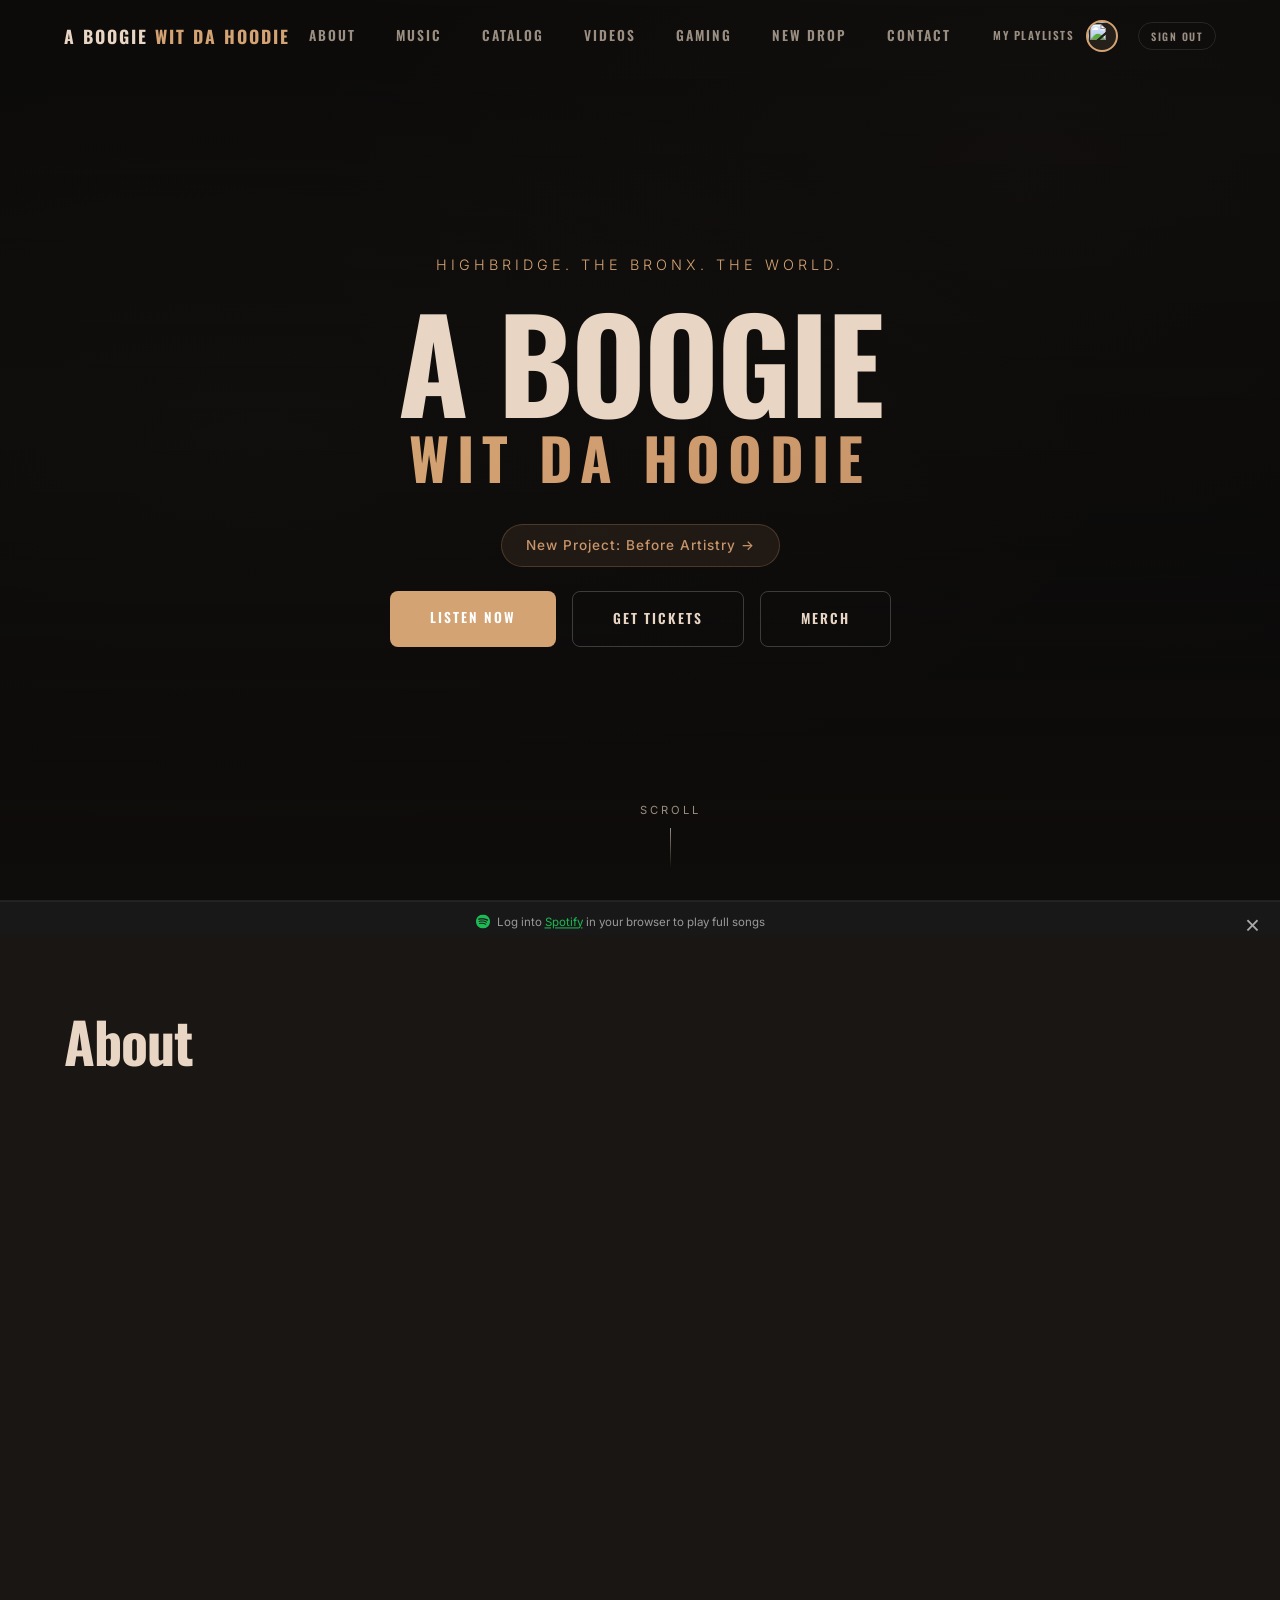
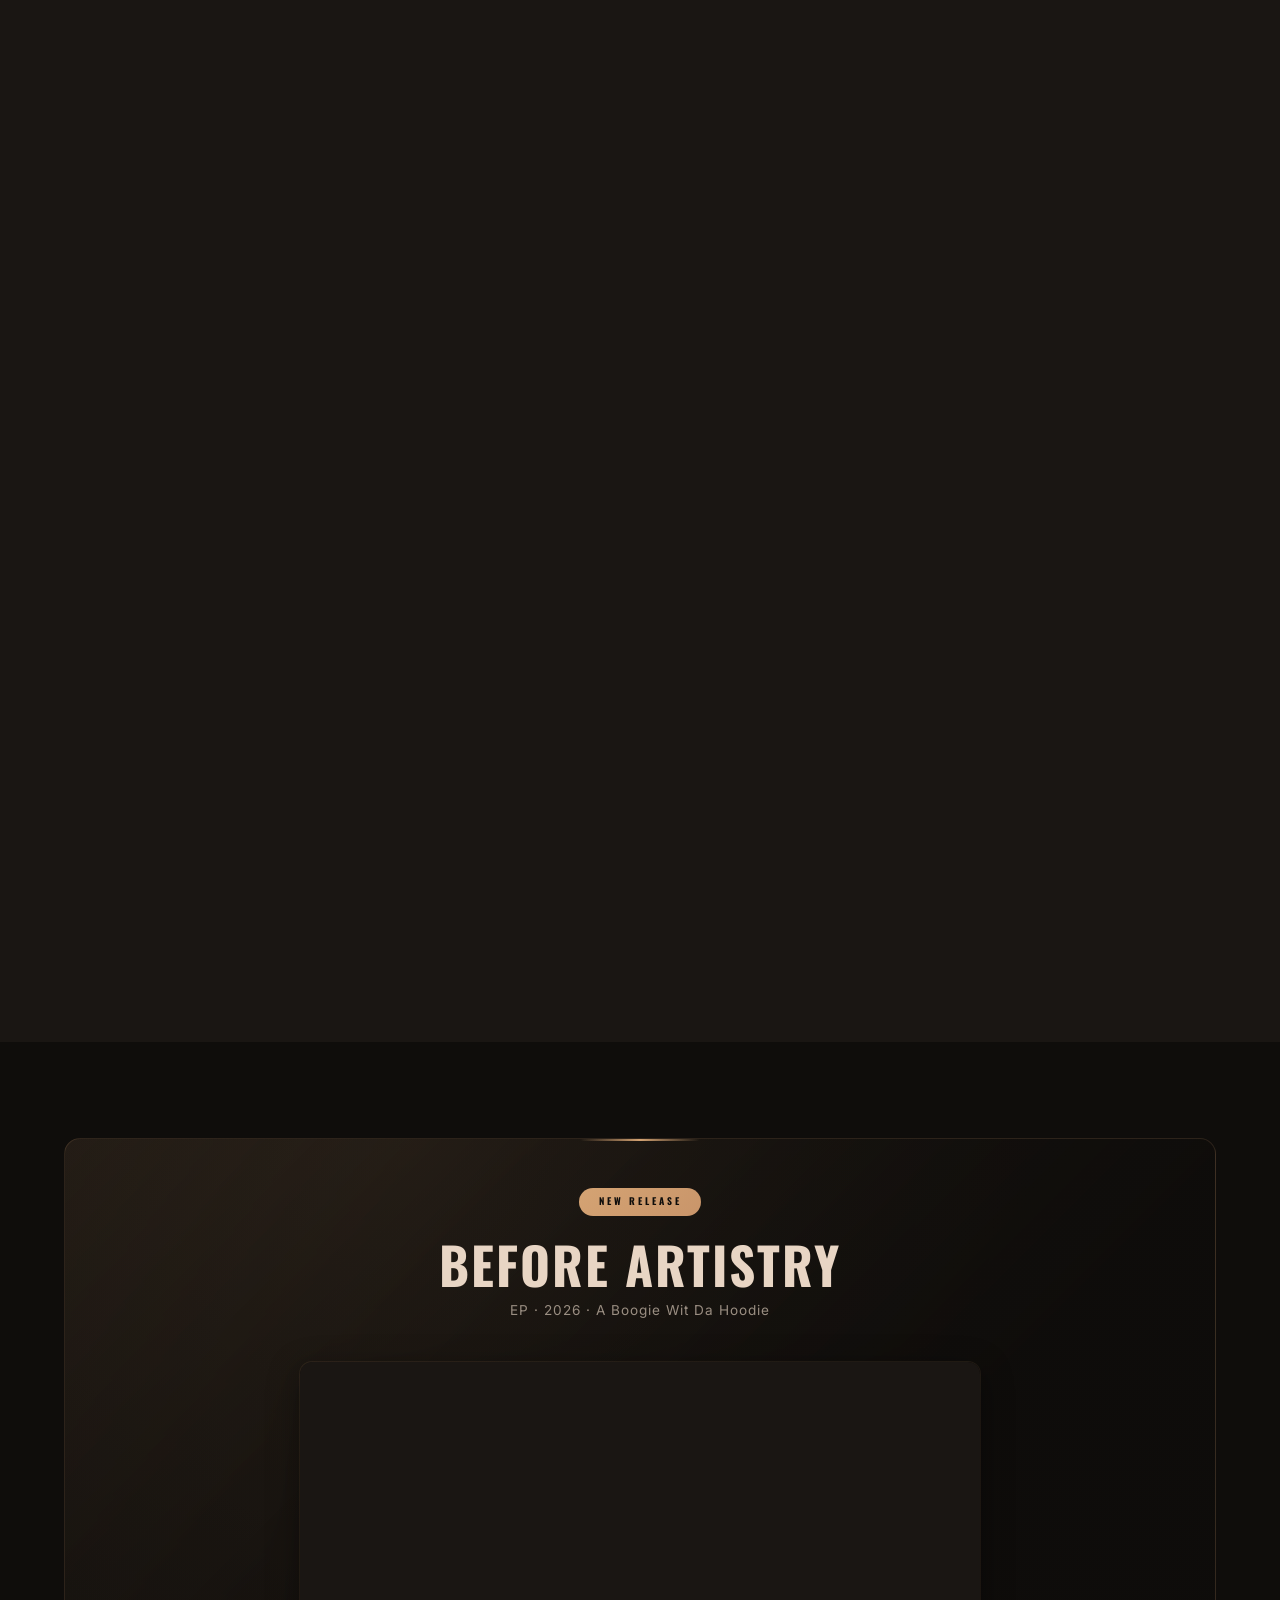
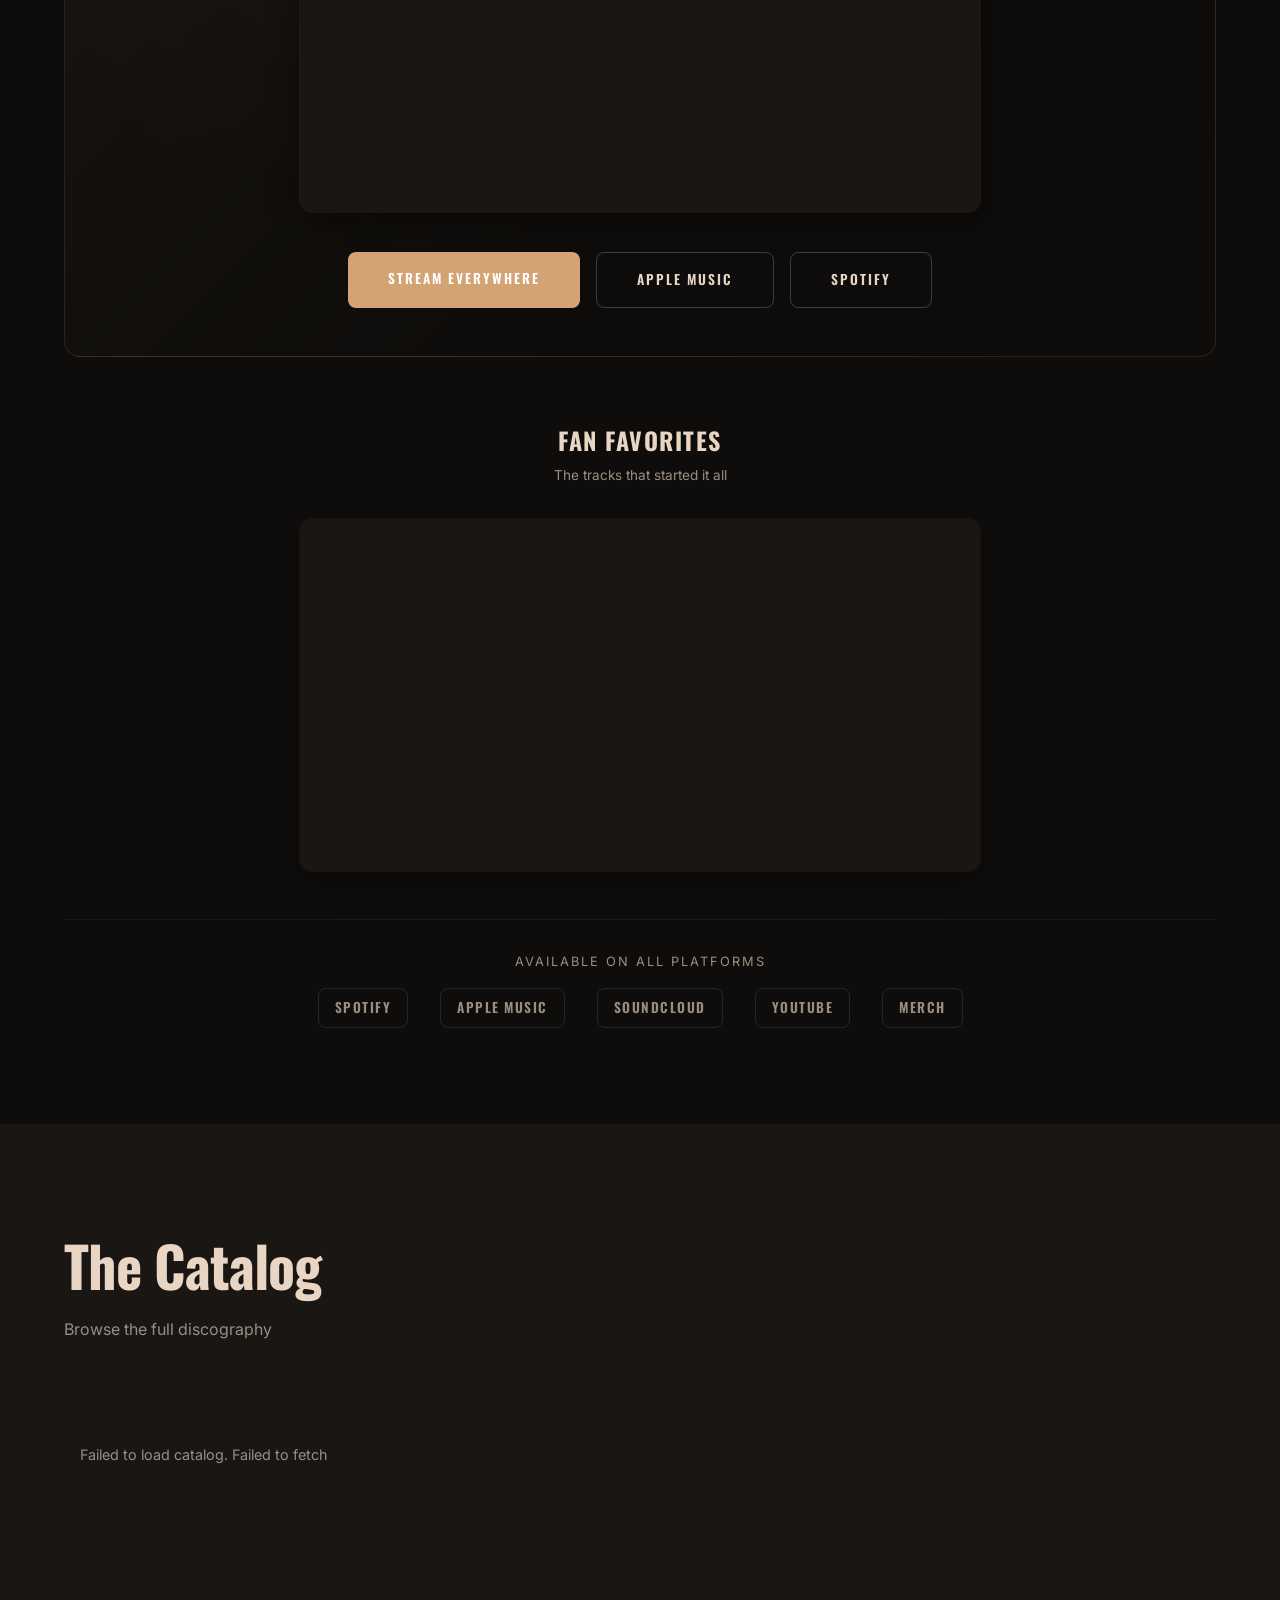
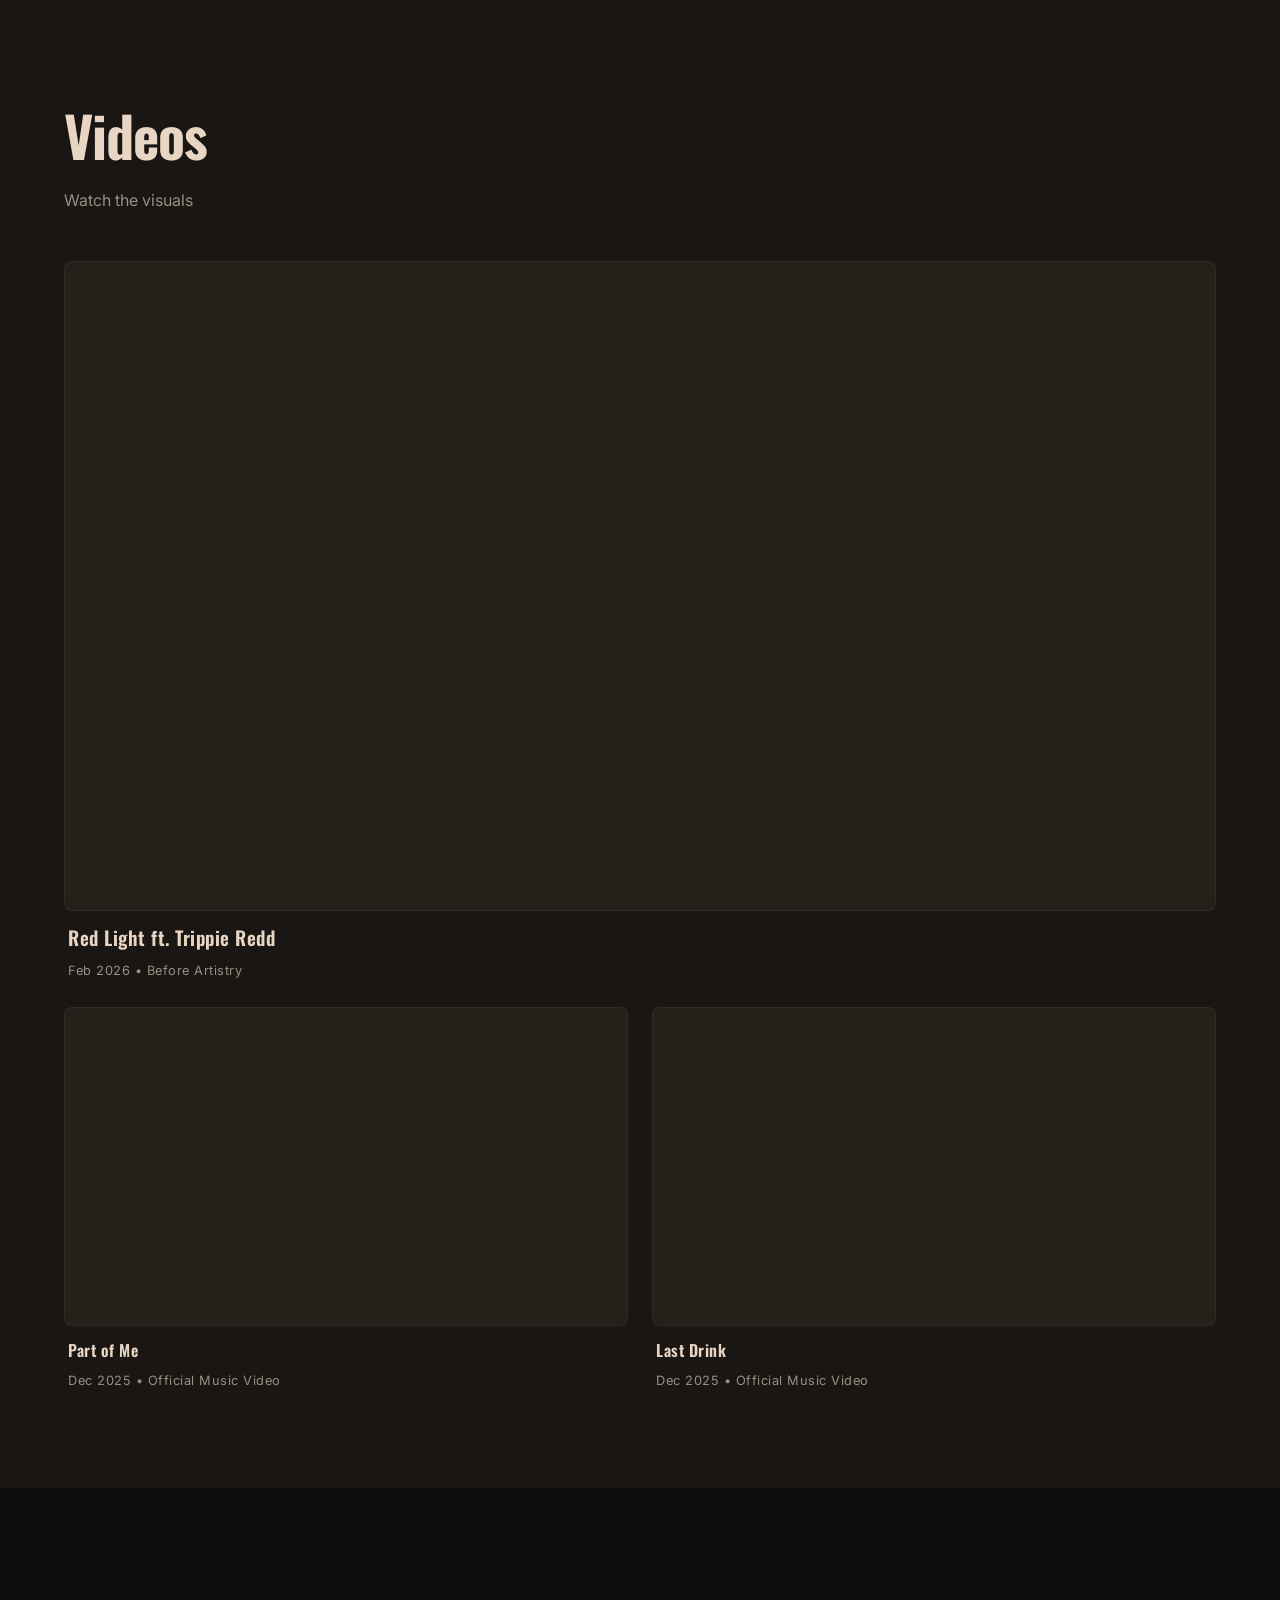
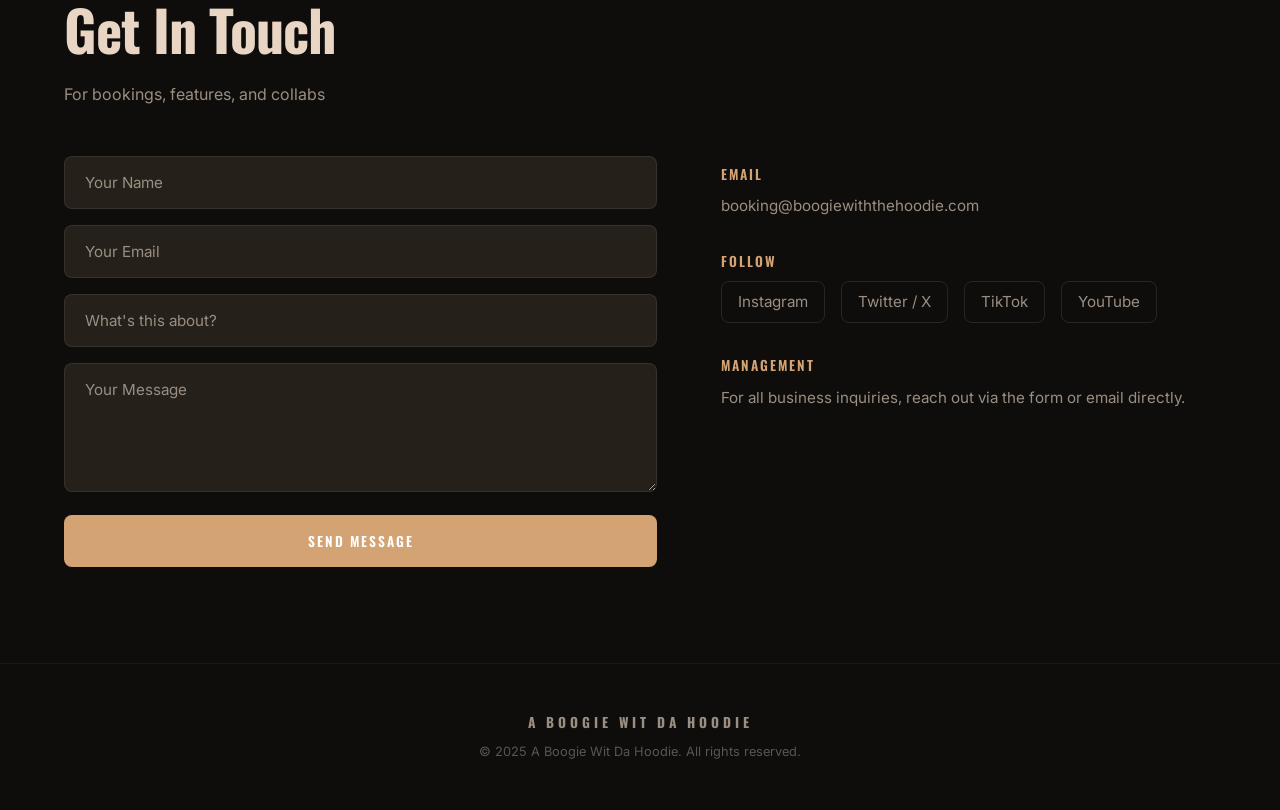
==== index.html @ 8f16b0cb "Redesign About section as magazine editorial spread Two-column layout with sticky portrait photo, ed" ====
<!DOCTYPE html>
<html lang="en">
<head>
  <meta charset="UTF-8">
  <meta name="viewport" content="width=device-width, initial-scale=1.0">
  <title>A Boogie Wit Da Hoodie</title>
  <link rel="stylesheet" href="style.css">
  <link rel="stylesheet" href="gate.css">
  <link rel="preconnect" href="https://fonts.googleapis.com">
  <link rel="preconnect" href="https://fonts.gstatic.com" crossorigin>
  <link href="https://fonts.googleapis.com/css2?family=Oswald:wght@400;600;700&family=Inter:wght@300;400;500&display=swap" rel="stylesheet">
</head>
<body>
  <!-- Navigation -->
  <nav class="nav" id="nav">
    <div class="nav-container">
      <a href="#" class="nav-logo">A Boogie <span>Wit Da Hoodie</span></a>
      <button class="nav-toggle" id="nav-toggle" aria-label="Toggle menu">
        <span></span>
        <span></span>
        <span></span>
      </button>
      <ul class="nav-links" id="nav-links">
        <li><a href="#about">About</a></li>
        <li><a href="#music">Music</a></li>
        <li><a href="#catalog">Catalog</a></li>
        <li><a href="#videos">Videos</a></li>
        <li><a href="gaming.html">Gaming</a></li>
        <li><a href="#new-drop">New Drop</a></li>
        <li><a href="#contact">Contact</a></li>
      </ul>
      <div class="nav-auth">
        <div class="nav-user" id="nav-user" hidden>
          <a href="#my-playlists" class="nav-user-playlists-link">My Playlists</a>
          <div class="nav-user-info">
            <img src="" alt="" class="nav-user-avatar" id="nav-user-avatar">
            <span class="nav-user-name" id="nav-user-name"></span>
          </div>
          <button class="nav-signout-btn" id="nav-signout-btn">Sign Out</button>
        </div>
      </div>
    </div>
  </nav>

  <!-- Hero Section -->
  <section class="hero" id="hero">
    <div class="hero-overlay"></div>
    <div class="hero-content">
      <p class="hero-tagline">Highbridge. The Bronx. The World.</p>
      <h1 class="hero-title">A BOOGIE<br><span>WIT DA HOODIE</span></h1>
      <a href="https://aboogie.lnk.to/BeforeArtistry" target="_blank" class="hero-new-release">New Project: Before Artistry &rarr;</a>
      <div class="hero-cta">
        <a href="#music" class="btn btn-primary">Listen Now</a>
        <a href="https://www.ticketmaster.com/a-boogie-wit-da-hoodie-tickets/artist/2282847" target="_blank" class="btn btn-outline">Get Tickets</a>
        <a href="https://store.warnermusic.com/collections/a-boogie-wit-da-hoodie" target="_blank" class="btn btn-outline">Merch</a>
      </div>
    </div>
    <div class="hero-scroll">
      <span>Scroll</span>
      <div class="hero-scroll-line"></div>
    </div>
  </section>

  <!-- About Section — Magazine Spread -->
  <section class="section about" id="about">
    <div class="container">
      <h2 class="section-title">About</h2>

      <!-- Two-Column Editorial Spread -->
      <div class="about-spread">
        <!-- LEFT: Editorial Portrait -->
        <div class="about-portrait reveal">
          <div class="about-portrait-frame">
            <img src="https://www.hot97.com/wp-content/uploads/sites/2/2026/02/GettyImages-2228928837.jpg"
                 alt="A Boogie Wit Da Hoodie, 2025" class="about-portrait-img">
            <div class="about-portrait-accent"></div>
          </div>
          <span class="about-portrait-credit">Julius Dubose &mdash; Yankee Stadium, 2025</span>
        </div>

        <!-- RIGHT: Editorial Text -->
        <div class="about-editorial">
          <div class="about-editorial-header reveal">
            <span class="about-label-tag">Artist Profile</span>
            <h3 class="about-artist-name">A Boogie<br>Wit Da Hoodie</h3>
            <span class="about-origin">Highbridge, Bronx, NY</span>
          </div>

          <blockquote class="about-pullquote reveal">
            <p>
              Straight out of Highbridge, The Bronx&mdash;A Boogie blurred every line between melody, street rap, and pop to build a lane nobody else can touch. Six albums deep, a <em>#1 Billboard 200</em> debut with <em>Hoodie SZN</em>, the youngest New York artist to go <em>Diamond</em>, and a spot on the <em>Spider-Man: Across the Spider-Verse</em> soundtrack&mdash;he's still just getting started. In February 2026 he sold out Radio City Music Hall in six minutes flat and dropped <em>Before Artistry</em>, celebrating a decade of dominance.
            </p>
          </blockquote>

          <div class="about-meta reveal">
            <div class="about-meta-item">
              <span class="meta-label">Born</span>
              <span class="meta-value">December 6, 1995</span>
            </div>
            <div class="about-meta-item">
              <span class="meta-label">Label</span>
              <span class="meta-value">Highbridge / Atlantic</span>
            </div>
            <div class="about-meta-item">
              <span class="meta-label">Genre</span>
              <span class="meta-value">Hip-Hop / Melodic Rap</span>
            </div>
          </div>
        </div>
      </div>

      <!-- Stats Highlight Cards -->
      <div class="about-stats-row">
        <div class="about-stat-card reveal">
          <span class="stat-number">#1</span>
          <span class="stat-label">Billboard 200</span>
          <span class="stat-desc">Hoodie SZN (2018)</span>
        </div>
        <div class="about-stat-card reveal">
          <span class="stat-number">Diamond</span>
          <span class="stat-label">RIAA Certified</span>
          <span class="stat-desc">Drowning &mdash; Youngest in NY</span>
        </div>
        <div class="about-stat-card reveal">
          <span class="stat-number">7x</span>
          <span class="stat-label">Platinum</span>
          <span class="stat-desc">Look Back At It</span>
        </div>
        <div class="about-stat-card reveal">
          <span class="stat-number">17.9M</span>
          <span class="stat-label">Monthly Listeners</span>
          <span class="stat-desc">Spotify</span>
        </div>
      </div>

      <!-- Facts Grid -->
      <div class="about-facts-grid">
        <div class="about-fact-col reveal">
          <h4 class="fact-heading">Discography</h4>
          <ul class="fact-list">
            <li><span>Artist</span> <span class="fact-year">2016</span></li>
            <li><span>The Bigger Artist</span> <span class="fact-year">2017</span></li>
            <li><span>Hoodie SZN</span> <span class="fact-year">2018</span></li>
            <li><span>Artist 2.0</span> <span class="fact-year">2020</span></li>
            <li><span>Me vs. Myself</span> <span class="fact-year">2022</span></li>
            <li><span>Better Off Alone</span> <span class="fact-year">2024</span></li>
            <li><span>Before Artistry <em>(EP)</em></span> <span class="fact-year">2026</span></li>
          </ul>
        </div>
        <div class="about-fact-col reveal">
          <h4 class="fact-heading">Key Tracks</h4>
          <ul class="fact-list">
            <li><span>Drowning (ft. Kodak Black)</span> <span class="fact-tag">Diamond</span></li>
            <li><span>Look Back At It</span> <span class="fact-tag">7x Plat</span></li>
            <li><span>Still Think About You</span> <span class="fact-tag">5x Plat</span></li>
            <li><span>Jungle</span> <span class="fact-tag">5x Plat</span></li>
            <li><span>Numbers (ft. Roddy Ricch)</span> <span class="fact-tag">Hot 100</span></li>
            <li><span>Swervin (ft. 6ix9ine)</span> <span class="fact-tag">3x Plat</span></li>
          </ul>
        </div>
        <div class="about-fact-col reveal">
          <h4 class="fact-heading">Milestones</h4>
          <ul class="fact-list fact-list-plain">
            <li>Youngest NY Artist to Go Diamond</li>
            <li>XXL 2017 Freshman Class</li>
            <li>BET Best New Artist Nominee</li>
            <li>Co-founded Highbridge The Label</li>
            <li>Spider-Verse Soundtrack</li>
            <li>Radio City Sold Out in 6 Min</li>
          </ul>
          <div class="about-hbtl-badge">
            <img src="https://www.trapmannyhbtl.com/images/HighBridge2x.png" alt="Highbridge The Label" class="hbtl-logo">
            <span>Highbridge The Label</span>
          </div>
        </div>
      </div>

    </div>
  </section>

  <!-- Music Section -->
  <section class="section music" id="music">
    <div class="container">

      <!-- Featured Release: Before Artistry EP -->
      <div class="featured-ep">
        <div class="featured-ep-header">
          <div class="featured-ep-badge">New Release</div>
          <h2 class="featured-ep-title">Before Artistry</h2>
          <p class="featured-ep-meta">EP &middot; 2026 &middot; A Boogie Wit Da Hoodie</p>
        </div>
        <div class="featured-ep-player">
          <iframe
            allow="autoplay *; encrypted-media *; fullscreen *; clipboard-write"
            frameborder="0"
            height="450"
            sandbox="allow-forms allow-popups allow-same-origin allow-scripts allow-storage-access-by-user-activation allow-top-navigation-by-user-activation"
            src="https://embed.music.apple.com/us/album/before-artistry-ep/1876602581?theme=dark"
            class="apple-music-embed"
          ></iframe>
        </div>
        <div class="featured-ep-links">
          <a href="https://aboogie.lnk.to/BeforeArtistry" target="_blank" class="btn btn-primary">Stream Everywhere</a>
          <a href="https://music.apple.com/us/album/before-artistry-ep/1876602581" target="_blank" class="btn btn-outline">Apple Music</a>
          <a href="https://open.spotify.com/artist/31W5EY0aAly4Qieq6OFu6I" target="_blank" class="btn btn-outline">Spotify</a>
        </div>
      </div>

      <!-- Fan Favorites -->
      <div class="fan-favorites">
        <div class="fan-favorites-header">
          <h3 class="fan-favorites-title">Fan Favorites</h3>
          <p class="fan-favorites-sub">The tracks that started it all</p>
        </div>
        <div class="spotify-embed-wrap">
          <iframe
            src="https://open.spotify.com/embed/artist/31W5EY0aAly4Qieq6OFu6I?utm_source=generator&theme=0"
            width="100%"
            height="352"
            frameBorder="0"
            allow="autoplay; clipboard-write; encrypted-media; fullscreen; picture-in-picture"
            loading="lazy"
            class="spotify-embed"
          ></iframe>
        </div>
      </div>

      <!-- Stream Everywhere -->
      <div class="music-platforms">
        <p>Available on all platforms</p>
        <div class="platform-links">
          <a href="https://open.spotify.com/artist/31W5EY0aAly4Qieq6OFu6I" target="_blank" class="platform-link">Spotify</a>
          <a href="https://music.apple.com/us/artist/a-boogie-wit-da-hoodie/1068300376" target="_blank" class="platform-link">Apple Music</a>
          <a href="https://soundcloud.com/a-boogie-wit-da-hoodie" target="_blank" class="platform-link">SoundCloud</a>
          <a href="https://www.youtube.com/channel/UCfgsFOdVScKetBXYrFNr5LQ" target="_blank" class="platform-link">YouTube</a>
          <a href="https://store.warnermusic.com/collections/a-boogie-wit-da-hoodie" target="_blank" class="platform-link">Merch</a>
        </div>
      </div>
    </div>
  </section>

  <!-- Catalog + New Drop (side by side on desktop) -->
  <section class="section catalog" id="catalog">
    <div class="container">
      <div class="catalog-layout">
        <!-- New Drop Sidebar -->
        <aside class="new-drop" id="new-drop" style="display:none;">
          <div class="new-drop-header">
            <span class="new-drop-badge">NEW DROP</span>
          </div>
          <div class="new-drop-cover">
            <img id="new-drop-img" src="" alt="">
          </div>
          <h3 class="new-drop-title" id="new-drop-title"></h3>
          <p class="new-drop-meta" id="new-drop-meta"></p>
          <div class="new-drop-tracks" id="new-drop-tracks"></div>
        </aside>
        <!-- Main Catalog -->
        <div class="catalog-main">
          <h2 class="section-title">The Catalog</h2>
          <p class="section-subtitle">Browse the full discography</p>
          <div class="catalog-filters" id="catalog-filters"></div>
          <div class="catalog-tracks" id="catalog-tracks">
            <p class="catalog-loading">Loading tracks...</p>
          </div>
        </div>
      </div>
    </div>
  </section>

  <!-- My Playlists Section -->
  <section class="section my-playlists" id="my-playlists" hidden>
    <div class="container">
      <div class="playlists-header">
        <div>
          <h2 class="section-title">My Playlists</h2>
          <p class="section-subtitle">Your personal A Boogie collections</p>
        </div>
        <button class="btn btn-primary" id="create-playlist-btn">+ Create Playlist</button>
      </div>
      <div class="playlists-empty" id="playlists-empty" hidden>
        <p>No playlists yet. Create one and start adding tracks!</p>
      </div>
      <div class="playlists-grid" id="playlists-grid"></div>
    </div>
  </section>

  <!-- Videos Section -->
  <section class="section videos" id="videos">
    <div class="container">
      <h2 class="section-title">Videos</h2>
      <p class="section-subtitle">Watch the visuals</p>
      <div class="video-grid">
        <div class="video-card video-card-featured">
          <div class="video-embed">
            <iframe src="https://www.youtube.com/embed/sEOIT4dNKrs" title="A Boogie Wit Da Hoodie - Red Light ft. Trippie Redd" frameborder="0" allow="accelerometer; autoplay; clipboard-write; encrypted-media; gyroscope; picture-in-picture" allowfullscreen loading="lazy"></iframe>
          </div>
          <div class="video-info">
            <h3 class="video-title">Red Light ft. Trippie Redd</h3>
            <span class="video-date">Feb 2026 &bull; Before Artistry</span>
          </div>
        </div>
        <div class="video-card">
          <div class="video-embed">
            <iframe src="https://www.youtube.com/embed/f9l4Kdq_5io" title="A Boogie Wit Da Hoodie - Part of Me (Official Music Video)" frameborder="0" allow="accelerometer; autoplay; clipboard-write; encrypted-media; gyroscope; picture-in-picture" allowfullscreen loading="lazy"></iframe>
          </div>
          <div class="video-info">
            <h3 class="video-title">Part of Me</h3>
            <span class="video-date">Dec 2025 &bull; Official Music Video</span>
          </div>
        </div>
        <div class="video-card">
          <div class="video-embed">
            <iframe src="https://www.youtube.com/embed/YwotQqGa_C8" title="A Boogie Wit Da Hoodie - Last Drink (Official Music Video)" frameborder="0" allow="accelerometer; autoplay; clipboard-write; encrypted-media; gyroscope; picture-in-picture" allowfullscreen loading="lazy"></iframe>
          </div>
          <div class="video-info">
            <h3 class="video-title">Last Drink</h3>
            <span class="video-date">Dec 2025 &bull; Official Music Video</span>
          </div>
        </div>
      </div>
    </div>
  </section>

  <!-- Contact Section -->
  <section class="section contact" id="contact">
    <div class="container">
      <h2 class="section-title">Get In Touch</h2>
      <p class="section-subtitle">For bookings, features, and collabs</p>
      <div class="contact-grid">
        <form class="contact-form" id="contact-form">
          <div class="form-group">
            <input type="text" name="name" placeholder="Your Name" required>
          </div>
          <div class="form-group">
            <input type="email" name="email" placeholder="Your Email" required>
          </div>
          <div class="form-group">
            <select name="subject" required>
              <option value="" disabled selected>What's this about?</option>
              <option value="booking">Booking / Show</option>
              <option value="feature">Feature Request</option>
              <option value="press">Press / Media</option>
              <option value="other">Other</option>
            </select>
          </div>
          <div class="form-group">
            <textarea name="message" placeholder="Your Message" rows="5" required></textarea>
          </div>
          <button type="submit" class="btn btn-primary btn-full">Send Message</button>
        </form>
        <div class="contact-info">
          <div class="contact-info-item">
            <h3>Email</h3>
            <a href="mailto:booking@boogiewiththehoodie.com">booking@boogiewiththehoodie.com</a>
          </div>
          <div class="contact-info-item">
            <h3>Follow</h3>
            <div class="social-links">
              <a href="https://www.instagram.com/aboogievsartist/" target="_blank" class="social-link" aria-label="Instagram">Instagram</a>
              <a href="#" class="social-link" aria-label="Twitter">Twitter / X</a>
              <a href="#" class="social-link" aria-label="TikTok">TikTok</a>
              <a href="https://www.youtube.com/channel/UCfgsFOdVScKetBXYrFNr5LQ" target="_blank" class="social-link" aria-label="YouTube">YouTube</a>
            </div>
          </div>
          <div class="contact-info-item">
            <h3>Management</h3>
            <p>For all business inquiries, reach out via the form or email directly.</p>
          </div>
        </div>
      </div>
    </div>
  </section>

  <!-- Footer -->
  <footer class="footer">
    <div class="container">
      <div class="footer-content">
        <p class="footer-logo">A BOOGIE WIT DA HOODIE</p>
        <p class="footer-copy">&copy; 2025 A Boogie Wit Da Hoodie. All rights reserved.</p>
      </div>
    </div>
  </footer>


  <!-- Create / Edit Playlist Modal -->
  <div class="playlist-form-overlay" id="playlist-form-overlay" hidden>
    <div class="playlist-form-modal">
      <button class="auth-modal-close" id="playlist-form-close">&times;</button>
      <h2 class="auth-modal-title" id="playlist-form-title">Create Playlist</h2>
      <form id="playlist-form">
        <input type="hidden" id="playlist-form-id" value="">
        <div class="form-group">
          <input type="text" id="playlist-form-name" placeholder="Playlist Name" required maxlength="100">
        </div>
        <div class="form-group">
          <textarea id="playlist-form-desc" placeholder="Description (optional)" rows="3" maxlength="300"></textarea>
        </div>
        <button type="submit" class="btn btn-primary btn-full" id="playlist-form-submit">Create Playlist</button>
      </form>
    </div>
  </div>

  <!-- Playlist Detail Modal -->
  <div class="playlist-modal-overlay" id="playlist-modal-overlay" hidden>
    <div class="playlist-modal">
      <button class="auth-modal-close" id="playlist-modal-close">&times;</button>
      <h2 class="playlist-modal-name" id="playlist-modal-name"></h2>
      <p class="playlist-modal-count" id="playlist-modal-count"></p>
      <ul class="playlist-modal-tracks" id="playlist-modal-tracks"></ul>
      <p class="playlist-modal-empty" id="playlist-modal-empty" hidden>No tracks yet. Browse the catalog and add some!</p>
    </div>
  </div>

  <!-- Add to Playlist Dropdown -->
  <div class="add-to-playlist-dropdown" id="add-to-playlist-dropdown" hidden>
    <div class="atpd-header">Add to Playlist</div>
    <ul class="atpd-list" id="atpd-list"></ul>
    <button class="atpd-new" id="atpd-new-btn">+ New Playlist</button>
  </div>

  <script src="https://cdn.jsdelivr.net/npm/@supabase/supabase-js@2"></script>
  <script src="gate.js"></script>
  <script>
  // --- Inline Catalog Loader (scrollable) ---
  (async function loadCatalog() {
    try {
      var SB_URL = 'https://voxnxjpwzqlggsznsrdj.supabase.co';
      var SB_KEY = 'eyJhbGciOiJIUzI1NiIsInR5cCI6IkpXVCJ9.eyJpc3MiOiJzdXBhYmFzZSIsInJlZiI6InZveG54anB3enFsZ2dzem5zcmRqIiwicm9sZSI6ImFub24iLCJpYXQiOjE3NzIwNjQ1MDAsImV4cCI6MjA4NzY0MDUwMH0.4Ly0i0tPNw8y6GlLqeVhB-T-E8xfS164dSUEJtxUFb0';
      var catalogEl = document.getElementById('catalog-tracks');
      var filtersEl = document.getElementById('catalog-filters');
      if (!catalogEl) return;

      var res = await fetch(
        SB_URL + '/rest/v1/tracks?select=*&order=release_year.desc,track_number.asc',
        { headers: { 'apikey': SB_KEY, 'Authorization': 'Bearer ' + SB_KEY } }
      );
      if (!res.ok) throw new Error('Fetch failed: ' + res.status);
      var tracks = await res.json();

      if (!tracks || !tracks.length) {
        catalogEl.innerHTML = '<p class="catalog-empty">No tracks available.</p>';
        return;
      }

      // Build album filter chips
      var albums = [];
      tracks.forEach(function(t) { if (albums.indexOf(t.album) === -1) albums.push(t.album); });
      var chipHtml = '<button class="catalog-chip active" data-album="all">All</button>';
      albums.forEach(function(a) { chipHtml += '<button class="catalog-chip" data-album="' + a + '">' + a + '</button>'; });
      filtersEl.innerHTML = chipHtml;

      filtersEl.addEventListener('click', function(e) {
        var btn = e.target.closest('.catalog-chip');
        if (!btn) return;
        filtersEl.querySelectorAll('.catalog-chip').forEach(function(b) { b.classList.remove('active'); });
        btn.classList.add('active');
        var album = btn.dataset.album;
        renderCatalog(album === 'all' ? tracks : tracks.filter(function(t) { return t.album === album; }));
      });

      // Populate New Drop sidebar with the newest album/EP tracklist
      var newest = tracks[0];
      if (newest) {
        var latestAlbum = newest.album;
        var epTracks = tracks.filter(function(t) { return t.album === latestAlbum; });
        var dropEl = document.getElementById('new-drop');
        var dropImg = document.getElementById('new-drop-img');
        var dropTitle = document.getElementById('new-drop-title');
        var dropMeta = document.getElementById('new-drop-meta');
        var dropList = document.getElementById('new-drop-tracks');
        if (dropEl) {
          dropTitle.textContent = latestAlbum;
          dropMeta.textContent = newest.release_year + ' \u00B7 ' + epTracks.length + ' tracks';
          if (newest.album_art_url) {
            dropImg.src = newest.album_art_url;
            dropImg.alt = latestAlbum;
          }
          var listHtml = '';
          epTracks.forEach(function(t, idx) {
            var dur = Math.floor(t.duration_seconds / 60) + ':' + (t.duration_seconds % 60).toString().padStart(2, '0');
            listHtml += '<div class="nd-track" data-spotify="' + (t.spotify_url || '') + '">'
              + '<span class="nd-track-num">' + (idx + 1) + '</span>'
              + '<span class="nd-track-title">' + t.title + '</span>'
              + '<span class="nd-track-dur">' + dur + '</span>'
              + '</div>';
          });
          dropList.innerHTML = listHtml;
          dropEl.style.display = '';
          // Click to play individual EP tracks
          dropList.addEventListener('click', function(e) {
            var row = e.target.closest('.nd-track');
            if (!row) return;
            var url = row.getAttribute('data-spotify');
            if (url && window.playCatalogTrack) window.playCatalogTrack(url);
          });
        }
      }

      renderCatalog(tracks);
    } catch (e) {
      var el = document.getElementById('catalog-tracks');
      if (el) el.innerHTML = '<p class="catalog-empty">Failed to load catalog. ' + e.message + '</p>';
    }
  })();

  var SVGS = {
    clock: '<svg width="16" height="16" viewBox="0 0 16 16" fill="currentColor"><path d="M8 1.5a6.5 6.5 0 1 0 0 13 6.5 6.5 0 0 0 0-13zM0 8a8 8 0 1 1 16 0A8 8 0 0 1 0 8z"/><path d="M8 3.25a.75.75 0 0 1 .75.75v3.69l2.28 2.28a.75.75 0 1 1-1.06 1.06l-2.5-2.5A.75.75 0 0 1 7.25 8V4A.75.75 0 0 1 8 3.25z"/></svg>',
    play: '<svg width="14" height="14" viewBox="0 0 16 16" fill="currentColor"><path d="M3 1.713a.7.7 0 0 1 1.05-.607l10.89 6.288a.7.7 0 0 1 0 1.212L4.05 14.894A.7.7 0 0 1 3 14.288V1.713z"/></svg>',
    note: '<svg width="20" height="20" viewBox="0 0 24 24" fill="currentColor"><path d="M12 3v10.55c-.59-.34-1.27-.55-2-.55-2.21 0-4 1.79-4 4s1.79 4 4 4 4-1.79 4-4V7h4V3h-6z"/></svg>',
    spotify: '<svg width="16" height="16" viewBox="0 0 24 24" fill="currentColor"><path d="M12 0C5.4 0 0 5.4 0 12s5.4 12 12 12 12-5.4 12-12S18.66 0 12 0zm5.521 17.34c-.24.359-.66.48-1.021.24-2.82-1.74-6.36-2.101-10.561-1.141-.418.122-.779-.179-.899-.539-.12-.421.18-.78.54-.9 4.56-1.021 8.52-.6 11.64 1.32.42.18.479.659.301 1.02zm1.44-3.3c-.301.42-.841.6-1.262.3-3.239-1.98-8.159-2.58-11.939-1.38-.479.12-1.02-.12-1.14-.6-.12-.48.12-1.021.6-1.141C9.6 9.9 15 10.561 18.72 12.84c.361.181.54.78.241 1.2zm.12-3.36C15.24 8.4 8.82 8.16 5.16 9.301c-.6.179-1.2-.181-1.38-.721-.18-.601.18-1.2.72-1.381 4.26-1.26 11.28-1.02 15.721 1.621.539.3.719 1.02.419 1.56-.299.421-1.02.599-1.559.3z"/></svg>',
    apple: '<svg width="14" height="14" viewBox="0 0 24 24" fill="currentColor"><path d="M18.71 19.5c-.83 1.24-1.71 2.45-3.05 2.47-1.34.03-1.77-.79-3.29-.79-1.53 0-2 .77-3.27.82-1.31.05-2.3-1.32-3.14-2.53C4.25 17 2.94 12.45 4.7 9.39c.87-1.52 2.43-2.48 4.12-2.51 1.28-.02 2.5.87 3.29.87.78 0 2.26-1.07 3.8-.91.65.03 2.47.26 3.64 1.98-.09.06-2.17 1.28-2.15 3.81.03 3.02 2.65 4.03 2.68 4.04-.03.07-.42 1.44-1.38 2.83M13 3.5c.73-.83 1.94-1.46 2.94-1.5.13 1.17-.34 2.35-1.04 3.19-.69.85-1.83 1.51-2.95 1.42-.15-1.15.41-2.35 1.05-3.11z"/></svg>'
  };

  function buildTrackRow(track, i, svgs) {
    var dur = Math.floor(track.duration_seconds / 60) + ':' + (track.duration_seconds % 60).toString().padStart(2, '0');
    var art = track.album_art_url ? '<img src="' + track.album_art_url + '" alt="' + track.album + '" loading="lazy">' : svgs.note;
    return '<div class="catalog-track" data-track-id="' + track.id + '" data-album="' + track.album + '" data-spotify="' + (track.spotify_url || '') + '" style="cursor:pointer">'
      + '<span class="catalog-track-num"><span class="ct-num">' + (i + 1) + '</span><span class="ct-play">' + svgs.play + '</span></span>'
      + '<div class="catalog-track-main"><div class="catalog-track-art">' + art + '</div>'
      + '<div class="catalog-track-info"><span class="catalog-track-title">' + track.title + '</span>'
      + '<span class="catalog-track-artist">A Boogie Wit Da Hoodie</span></div></div>'
      + '<span class="catalog-track-album">' + track.album + '</span>'
      + '<span class="catalog-track-duration">' + dur + '</span>'
      + '<div class="catalog-track-links">'
      + (track.spotify_url ? '<a href="' + track.spotify_url + '" target="_blank" class="catalog-link catalog-link-spotify" title="Spotify">' + svgs.spotify + '</a>' : '')
      + (track.apple_music_url ? '<a href="' + track.apple_music_url + '" target="_blank" class="catalog-link catalog-link-apple" title="Apple Music">' + svgs.apple + '</a>' : '')
      + '</div></div>';
  }

  function renderCatalog(tracks) {
    var el = document.getElementById('catalog-tracks');
    if (!el) return;
    if (!tracks || !tracks.length) { el.innerHTML = '<p class="catalog-empty">No tracks found.</p>'; return; }

    // Header + scrollable list (all tracks rendered at once)
    var html = '<div class="catalog-header"><span class="cat-col-num">#</span><span class="cat-col-title">Title</span><span class="cat-col-album">Album</span><span class="cat-col-dur">' + SVGS.clock + '</span><span class="cat-col-links"></span></div>'
      + '<div id="catalog-list" class="catalog-scroll">';

    for (var i = 0; i < tracks.length; i++) {
      html += buildTrackRow(tracks[i], i, SVGS);
    }
    html += '</div><p class="catalog-count">' + tracks.length + ' tracks</p>';
    el.innerHTML = html;

    // Delegate click-to-play on entire list
    document.getElementById('catalog-list').addEventListener('click', function(e) {
      if (e.target.closest('.catalog-track-links')) return;
      var row = e.target.closest('.catalog-track');
      if (!row) return;
      var url = row.getAttribute('data-spotify');
      if (url && window.playCatalogTrack) {
        document.querySelectorAll('.catalog-track.playing').forEach(function(r) { r.classList.remove('playing'); });
        row.classList.add('playing');
        window.playCatalogTrack(url);
      }
    });
  }
  </script>
  <!-- Sticky Spotify Player -->
  <div id="spotify-player" class="spotify-player">
    <button id="sp-close" class="sp-close" title="Close">&times;</button>
    <div class="sp-inner">
      <div id="sp-embed" class="sp-embed"></div>
      <p id="sp-login-hint" class="sp-login-hint">
        <svg width="14" height="14" viewBox="0 0 24 24" fill="#1DB954" style="vertical-align:-2px;margin-right:4px;"><path d="M12 0C5.4 0 0 5.4 0 12s5.4 12 12 12 12-5.4 12-12S18.66 0 12 0zm5.521 17.34c-.24.359-.66.48-1.021.24-2.82-1.74-6.36-2.101-10.561-1.141-.418.122-.779-.179-.899-.539-.12-.421.18-.78.54-.9 4.56-1.021 8.52-.6 11.64 1.32.42.18.479.659.301 1.02zm1.44-3.3c-.301.42-.841.6-1.262.3-3.239-1.98-8.159-2.58-11.939-1.38-.479.12-1.02-.12-1.14-.6-.12-.48.12-1.021.6-1.141C9.6 9.9 15 10.561 18.72 12.84c.361.181.54.78.241 1.2zm.12-3.36C15.24 8.4 8.82 8.16 5.16 9.301c-.6.179-1.2-.181-1.38-.721-.18-.601.18-1.2.72-1.381 4.26-1.26 11.28-1.02 15.721 1.621.539.3.719 1.02.419 1.56-.299.421-1.02.599-1.559.3z"/></svg>
        Log into <a href="https://open.spotify.com" target="_blank" style="color:#1DB954;text-decoration:underline;">Spotify</a> in your browser to play full songs
      </p>
    </div>
  </div>

  <script>
  // --- Spotify Sticky Player ---
  (function() {
    var player = document.getElementById('spotify-player');
    var embed = document.getElementById('sp-embed');
    var hint = document.getElementById('sp-login-hint');
    var closeBtn = document.getElementById('sp-close');

    window.playCatalogTrack = function(spotifyUrl) {
      if (!spotifyUrl) return;
      var match = spotifyUrl.match(/track\/([a-zA-Z0-9]+)/);
      if (!match) return;
      var trackId = match[1];
      embed.innerHTML = '<iframe src="https://open.spotify.com/embed/track/' + trackId + '?utm_source=generator&theme=0" width="100%" height="152" frameBorder="0" allow="autoplay; clipboard-write; encrypted-media; fullscreen; picture-in-picture" loading="lazy" style="border-radius:12px;"></iframe>';
      player.classList.add('active');
      // Hide hint after first interaction
      setTimeout(function() { hint.classList.add('fade'); }, 8000);
    };

    closeBtn.addEventListener('click', function() {
      player.classList.remove('active');
      embed.innerHTML = '';
      hint.classList.remove('fade');
    });
  })();
  </script>

  <script src="script.js?v=3"></script>
</body>
</html>
---- style.css ----
/* ============================================
   A BOOGIE WIT DA HOODIE — Landing Page Styles
   Before Artistry Palette: Earth Tones
   ============================================ */

/* --- Reset & Base --- */
*,
*::before,
*::after {
  margin: 0;
  padding: 0;
  box-sizing: border-box;
}

:root {
  --bg: #0f0d0b;
  --bg-light: #1a1613;
  --bg-card: #252019;
  --text: #e8d5c4;
  --text-muted: #9a8e82;
  --accent: #d4a373;
  --accent-hover: #e2b88a;
  --gold: #c9956a;
  --font-display: 'Oswald', sans-serif;
  --font-body: 'Inter', sans-serif;
  --radius: 8px;
  --transition: 0.3s ease;
}

html {
  scroll-behavior: smooth;
  font-size: 16px;
}

body {
  font-family: var(--font-body);
  background: var(--bg);
  color: var(--text);
  line-height: 1.6;
  overflow-x: hidden;
  -webkit-font-smoothing: antialiased;
}

a {
  color: var(--text);
  text-decoration: none;
  transition: color var(--transition);
}

a:hover {
  color: var(--accent);
}

img {
  max-width: 100%;
  display: block;
}

.container {
  width: 90%;
  max-width: 1200px;
  margin: 0 auto;
}

/* --- Navigation --- */
.nav {
  position: fixed;
  top: 0;
  left: 0;
  width: 100%;
  z-index: 1000;
  padding: 1.25rem 0;
  transition: background var(--transition), padding var(--transition);
}

.nav.scrolled {
  background: rgba(10, 10, 10, 0.95);
  backdrop-filter: blur(10px);
  padding: 0.75rem 0;
  border-bottom: 1px solid rgba(255, 255, 255, 0.05);
}

.nav-container {
  width: 90%;
  max-width: 1200px;
  margin: 0 auto;
  display: flex;
  align-items: center;
  justify-content: space-between;
}

.nav-logo {
  font-family: var(--font-display);
  font-size: 1.1rem;
  font-weight: 700;
  letter-spacing: 2px;
  text-transform: uppercase;
  color: var(--text);
  white-space: nowrap;
}

.nav-logo span {
  color: var(--accent);
}

.nav-logo:hover {
  color: var(--accent);
}

.nav-logo:hover span {
  color: var(--text);
}

.nav-links {
  display: flex;
  list-style: none;
  gap: 2.5rem;
}

.nav-links a {
  font-family: var(--font-display);
  font-size: 0.85rem;
  font-weight: 600;
  letter-spacing: 2px;
  text-transform: uppercase;
  color: var(--text-muted);
  position: relative;
}

.nav-links a::after {
  content: '';
  position: absolute;
  bottom: -4px;
  left: 0;
  width: 0;
  height: 2px;
  background: var(--accent);
  transition: width var(--transition);
}

.nav-links a:hover {
  color: var(--text);
}

.nav-links a:hover::after {
  width: 100%;
}

.nav-toggle {
  display: none;
  flex-direction: column;
  gap: 5px;
  background: none;
  border: none;
  cursor: pointer;
  padding: 4px;
}

.nav-toggle span {
  display: block;
  width: 24px;
  height: 2px;
  background: var(--text);
  transition: var(--transition);
}

/* --- Hero Section --- */
.hero {
  position: relative;
  min-height: 100vh;
  display: flex;
  align-items: center;
  justify-content: center;
  text-align: center;
  background: var(--bg) url('https://beatroutemedia.com/wp-content/uploads/2022/12/A-Boogie-wit-da-Hoodie-In-Article-2.png') center top / cover no-repeat;
  overflow: hidden;
}

.hero::before {
  content: '';
  position: absolute;
  inset: 0;
  background:
    radial-gradient(ellipse at 20% 50%, rgba(212, 163, 115, 0.08) 0%, transparent 60%),
    radial-gradient(ellipse at 80% 20%, rgba(201, 149, 106, 0.06) 0%, transparent 50%);
}

.hero-overlay {
  position: absolute;
  inset: 0;
  background:
    linear-gradient(180deg, rgba(10, 10, 10, 0.5) 0%, rgba(10, 10, 10, 0.7) 60%, var(--bg) 100%);
  z-index: 1;
}

.hero-content {
  position: relative;
  z-index: 2;
  padding: 0 1rem;
}

.hero-tagline {
  font-family: var(--font-body);
  font-size: 0.9rem;
  font-weight: 300;
  letter-spacing: 4px;
  text-transform: uppercase;
  color: var(--accent);
  margin-bottom: 1.5rem;
  opacity: 0;
  animation: fadeUp 0.8s ease forwards 0.2s;
}

.hero-title {
  font-family: var(--font-display);
  font-size: clamp(3rem, 10vw, 8rem);
  font-weight: 700;
  line-height: 0.95;
  letter-spacing: -2px;
  margin-bottom: 2.5rem;
  opacity: 0;
  animation: fadeUp 0.8s ease forwards 0.4s;
}

.hero-title span {
  display: block;
  background: linear-gradient(135deg, var(--accent) 0%, var(--gold) 100%);
  -webkit-background-clip: text;
  background-clip: text;
  -webkit-text-fill-color: transparent;
  font-size: 0.45em;
  letter-spacing: 8px;
  margin-top: 0.5rem;
}

.hero-new-release {
  display: inline-block;
  font-family: var(--font-body);
  font-size: 0.85rem;
  font-weight: 500;
  letter-spacing: 1px;
  color: var(--gold);
  background: rgba(201, 149, 106, 0.1);
  border: 1px solid rgba(201, 149, 106, 0.25);
  padding: 0.6rem 1.5rem;
  border-radius: 50px;
  margin-bottom: 1.5rem;
  opacity: 0;
  animation: fadeUp 0.8s ease forwards 0.5s;
  transition: all var(--transition);
}

.hero-new-release:hover {
  color: #fff;
  background: rgba(201, 149, 106, 0.2);
  border-color: var(--gold);
}

.hero-cta {
  display: flex;
  gap: 1rem;
  justify-content: center;
  flex-wrap: wrap;
  opacity: 0;
  animation: fadeUp 0.8s ease forwards 0.6s;
}

.hero-scroll {
  position: absolute;
  bottom: 2rem;
  left: 50%;
  transform: translateX(-50%);
  z-index: 2;
  display: flex;
  flex-direction: column;
  align-items: center;
  gap: 0.5rem;
  opacity: 0;
  animation: fadeUp 0.8s ease forwards 1s;
}

.hero-scroll span {
  font-size: 0.7rem;
  letter-spacing: 3px;
  text-transform: uppercase;
  color: var(--text-muted);
}

.hero-scroll-line {
  width: 1px;
  height: 40px;
  background: linear-gradient(to bottom, var(--text-muted), transparent);
  animation: scrollPulse 2s ease infinite;
}

/* --- Buttons --- */
.btn {
  display: inline-block;
  font-family: var(--font-display);
  font-size: 0.85rem;
  font-weight: 600;
  letter-spacing: 2px;
  text-transform: uppercase;
  padding: 1rem 2.5rem;
  border-radius: var(--radius);
  border: none;
  cursor: pointer;
  transition: all var(--transition);
}

.btn-primary {
  background: var(--accent);
  color: #fff;
}

.btn-primary:hover {
  background: var(--accent-hover);
  color: #fff;
  transform: translateY(-2px);
  box-shadow: 0 8px 25px rgba(212, 163, 115, 0.3);
}

.btn-outline {
  background: transparent;
  color: var(--text);
  border: 1px solid rgba(255, 255, 255, 0.2);
}

.btn-outline:hover {
  border-color: var(--text);
  color: var(--text);
  transform: translateY(-2px);
}

.btn-full {
  width: 100%;
  text-align: center;
}

/* --- Sections --- */
.section {
  padding: 6rem 0;
}

.section-title {
  font-family: var(--font-display);
  font-size: clamp(2rem, 5vw, 3.5rem);
  font-weight: 700;
  letter-spacing: -1px;
  margin-bottom: 0.5rem;
}

.section-subtitle {
  font-size: 1rem;
  color: var(--text-muted);
  margin-bottom: 3rem;
}

/* --- About Section --- */
.about {
  background: var(--bg-light);
}

/* ---- Magazine Editorial Spread ---- */

/* Two-Column Spread */
.about-spread {
  display: grid;
  grid-template-columns: 1fr 1fr;
  gap: 4rem;
  align-items: start;
  margin-top: 2.5rem;
  margin-bottom: 4rem;
}

/* Portrait Column */
.about-portrait {
  position: sticky;
  top: 100px;
}

.about-portrait-frame {
  position: relative;
  overflow: hidden;
  border-radius: 6px;
  aspect-ratio: 3 / 4;
}

.about-portrait-img {
  width: 100%;
  height: 100%;
  object-fit: cover;
  object-position: top center;
  filter: contrast(1.05) brightness(0.95);
  transition: transform 0.6s ease;
}

.about-portrait:hover .about-portrait-img {
  transform: scale(1.03);
}

.about-portrait-accent {
  position: absolute;
  bottom: 0;
  left: 0;
  right: 0;
  height: 40%;
  background: linear-gradient(to top, rgba(10, 8, 6, 0.7), transparent);
  pointer-events: none;
}

.about-portrait-credit {
  display: block;
  margin-top: 0.75rem;
  font-size: 0.7rem;
  letter-spacing: 1.5px;
  text-transform: uppercase;
  color: var(--text-muted);
  opacity: 0.5;
}

/* Editorial Text Column */
.about-editorial {
  display: flex;
  flex-direction: column;
  gap: 2rem;
  padding-top: 0.5rem;
}

.about-editorial-header {
  display: flex;
  flex-direction: column;
  gap: 0.5rem;
}

.about-label-tag {
  font-family: var(--font-display);
  font-size: 0.65rem;
  font-weight: 700;
  letter-spacing: 4px;
  text-transform: uppercase;
  color: var(--accent);
  padding-bottom: 0.75rem;
  border-bottom: 2px solid var(--accent);
  display: inline-block;
  align-self: flex-start;
}

.about-artist-name {
  font-family: var(--font-display);
  font-size: 3rem;
  font-weight: 800;
  line-height: 1.05;
  letter-spacing: -1px;
  color: var(--text);
  margin: 0.5rem 0 0;
}

.about-origin {
  font-size: 0.8rem;
  letter-spacing: 2px;
  text-transform: uppercase;
  color: var(--text-muted);
  margin-top: 0.25rem;
}

/* Pull-Quote */
.about-pullquote {
  margin: 0;
  padding: 0 0 0 1.5rem;
  border-left: 3px solid var(--accent);
}

.about-pullquote p {
  font-size: 1.05rem;
  color: var(--text-muted);
  line-height: 1.85;
  margin: 0;
}

.about-pullquote em {
  color: var(--accent);
  font-style: normal;
  font-weight: 600;
}

/* Meta Details */
.about-meta {
  display: flex;
  gap: 2rem;
  padding-top: 1.5rem;
  border-top: 1px solid rgba(255, 255, 255, 0.06);
}

.about-meta-item {
  display: flex;
  flex-direction: column;
  gap: 0.2rem;
}

.meta-label {
  font-family: var(--font-display);
  font-size: 0.65rem;
  font-weight: 600;
  letter-spacing: 2px;
  text-transform: uppercase;
  color: var(--accent);
}

.meta-value {
  font-size: 0.9rem;
  color: var(--text);
}

/* Stats Highlight Row */
.about-stats-row {
  display: grid;
  grid-template-columns: repeat(4, 1fr);
  gap: 1.25rem;
  margin-bottom: 4rem;
}

.about-stat-card {
  text-align: center;
  padding: 2rem 1rem;
  background: rgba(255, 255, 255, 0.02);
  border: 1px solid rgba(212, 163, 115, 0.1);
  border-radius: 10px;
  transition: border-color 0.3s ease, transform 0.3s ease, box-shadow 0.3s ease;
}

.about-stat-card:hover {
  border-color: rgba(212, 163, 115, 0.35);
  transform: translateY(-4px);
  box-shadow: 0 12px 40px rgba(212, 163, 115, 0.08);
}

.stat-number {
  display: block;
  font-family: var(--font-display);
  font-size: 2.4rem;
  font-weight: 700;
  color: var(--accent);
  line-height: 1.1;
}

.stat-label {
  display: block;
  font-family: var(--font-display);
  font-size: 0.7rem;
  font-weight: 600;
  letter-spacing: 2px;
  text-transform: uppercase;
  color: var(--text);
  margin-top: 0.5rem;
}

.stat-desc {
  display: block;
  font-size: 0.72rem;
  color: var(--text-muted);
  margin-top: 0.25rem;
}

/* Facts Grid — 3 columns */
.about-facts-grid {
  display: grid;
  grid-template-columns: repeat(3, 1fr);
  gap: 2.5rem;
}

.about-fact-col {
  padding: 1.75rem;
  background: rgba(255, 255, 255, 0.02);
  border: 1px solid rgba(255, 255, 255, 0.05);
  border-radius: 10px;
  transition: border-color 0.3s ease;
}

.about-fact-col:hover {
  border-color: rgba(212, 163, 115, 0.15);
}

.fact-heading {
  font-family: var(--font-display);
  font-size: 0.75rem;
  font-weight: 600;
  letter-spacing: 2.5px;
  text-transform: uppercase;
  color: var(--accent);
  margin-bottom: 1rem;
  padding-bottom: 0.6rem;
  border-bottom: 1px solid rgba(212, 163, 115, 0.15);
}

.fact-list {
  list-style: none;
  padding: 0;
  margin: 0;
}

.fact-list li {
  display: flex;
  justify-content: space-between;
  align-items: center;
  font-size: 0.85rem;
  color: var(--text-muted);
  padding: 0.4rem 0;
  border-bottom: 1px solid rgba(255, 255, 255, 0.03);
}

.fact-list li:last-child {
  border-bottom: none;
}

.fact-year {
  font-family: var(--font-display);
  font-size: 0.72rem;
  color: var(--text-muted);
  opacity: 0.6;
}

.fact-tag {
  font-family: var(--font-display);
  font-size: 0.62rem;
  font-weight: 600;
  letter-spacing: 1px;
  text-transform: uppercase;
  color: var(--accent);
  background: rgba(212, 163, 115, 0.08);
  padding: 0.2rem 0.55rem;
  border-radius: 4px;
  white-space: nowrap;
}

.fact-list-plain li {
  justify-content: flex-start;
}

/* Highbridge Badge */
.about-hbtl-badge {
  display: flex;
  align-items: center;
  gap: 0.6rem;
  margin-top: 1.25rem;
  padding-top: 1rem;
  border-top: 1px solid rgba(255, 255, 255, 0.05);
}

.hbtl-logo {
  width: 28px;
  height: 28px;
  object-fit: contain;
  opacity: 0.6;
  filter: grayscale(0.5);
}

.about-hbtl-badge span {
  font-size: 0.72rem;
  letter-spacing: 1.5px;
  text-transform: uppercase;
  color: var(--text-muted);
  opacity: 0.6;
}

/* Staggered Scroll Reveal */
.about-spread .reveal,
.about-stats-row .reveal,
.about-facts-grid .reveal {
  opacity: 0;
  transform: translateY(40px);
  transition: opacity 0.7s ease, transform 0.7s ease;
}

.about-spread .reveal.visible,
.about-stats-row .reveal.visible,
.about-facts-grid .reveal.visible {
  opacity: 1;
  transform: translateY(0);
}

/* Stagger the stat cards */
.about-stat-card.reveal:nth-child(1) { transition-delay: 0s; }
.about-stat-card.reveal:nth-child(2) { transition-delay: 0.1s; }
.about-stat-card.reveal:nth-child(3) { transition-delay: 0.2s; }
.about-stat-card.reveal:nth-child(4) { transition-delay: 0.3s; }

/* Stagger the fact columns */
.about-fact-col.reveal:nth-child(1) { transition-delay: 0s; }
.about-fact-col.reveal:nth-child(2) { transition-delay: 0.15s; }
.about-fact-col.reveal:nth-child(3) { transition-delay: 0.3s; }

/* Stagger the editorial elements */
.about-editorial .reveal:nth-child(1) { transition-delay: 0.1s; }
.about-editorial .reveal:nth-child(2) { transition-delay: 0.25s; }
.about-editorial .reveal:nth-child(3) { transition-delay: 0.4s; }

/* --- Music Section --- */
.music {
  background: var(--bg);
}

/* Featured EP */
.featured-ep {
  position: relative;
  background:
    linear-gradient(135deg, rgba(212, 163, 115, 0.06) 0%, rgba(15, 13, 11, 0.95) 60%),
    radial-gradient(ellipse at 30% 0%, rgba(212, 163, 115, 0.1) 0%, transparent 60%);
  border: 1px solid rgba(212, 163, 115, 0.15);
  border-radius: 16px;
  padding: 3rem;
  margin-bottom: 4rem;
  overflow: hidden;
}

.featured-ep::before {
  content: '';
  position: absolute;
  top: -1px;
  left: 50%;
  transform: translateX(-50%);
  width: 120px;
  height: 3px;
  background: linear-gradient(90deg, transparent, var(--accent), transparent);
  border-radius: 0 0 4px 4px;
}

.featured-ep-header {
  text-align: center;
  margin-bottom: 2.5rem;
}

.featured-ep-badge {
  display: inline-block;
  font-family: var(--font-display);
  font-size: 0.6rem;
  font-weight: 700;
  letter-spacing: 3px;
  text-transform: uppercase;
  color: var(--bg);
  background: linear-gradient(135deg, var(--accent), var(--gold));
  padding: 0.4rem 1.2rem;
  border-radius: 50px;
  margin-bottom: 1.25rem;
}

.featured-ep-title {
  font-family: var(--font-display);
  font-size: clamp(2rem, 4vw, 3.5rem);
  font-weight: 700;
  letter-spacing: 2px;
  text-transform: uppercase;
  color: var(--text);
  line-height: 1.1;
  margin-bottom: 0.5rem;
}

.featured-ep-meta {
  font-size: 0.85rem;
  color: var(--text-muted);
  letter-spacing: 1px;
}

.featured-ep-player {
  position: relative;
  max-width: 680px;
  margin: 0 auto 2.5rem;
  border-radius: 12px;
  overflow: hidden;
  box-shadow:
    0 8px 32px rgba(0, 0, 0, 0.4),
    0 0 0 1px rgba(212, 163, 115, 0.1);
}

.apple-music-embed {
  width: 100%;
  border-radius: 12px;
  display: block;
  background: #1a1613;
}

.featured-ep-links {
  display: flex;
  justify-content: center;
  gap: 1rem;
  flex-wrap: wrap;
}

.featured-ep-links .btn {
  min-width: 140px;
  text-align: center;
}

/* Fan Favorites */
.fan-favorites {
  margin-bottom: 3rem;
}

.fan-favorites-header {
  text-align: center;
  margin-bottom: 2rem;
}

.fan-favorites-title {
  font-family: var(--font-display);
  font-size: 1.5rem;
  font-weight: 700;
  letter-spacing: 1.5px;
  text-transform: uppercase;
  color: var(--text);
  margin-bottom: 0.35rem;
}

.fan-favorites-sub {
  font-size: 0.85rem;
  color: var(--text-muted);
}

.spotify-embed-wrap {
  max-width: 680px;
  margin: 0 auto;
  border-radius: 12px;
  overflow: hidden;
  box-shadow:
    0 8px 32px rgba(0, 0, 0, 0.3),
    0 0 0 1px rgba(255, 255, 255, 0.05);
}

.spotify-embed {
  border-radius: 12px;
  display: block;
  background: #1a1613;
}

.music-platforms {
  text-align: center;
  padding-top: 2rem;
  border-top: 1px solid rgba(255, 255, 255, 0.05);
}

.music-platforms p {
  font-size: 0.8rem;
  text-transform: uppercase;
  letter-spacing: 2px;
  color: var(--text-muted);
  margin-bottom: 1rem;
}

.platform-links {
  display: flex;
  justify-content: center;
  gap: 2rem;
  flex-wrap: wrap;
}

.platform-link {
  font-family: var(--font-display);
  font-size: 0.85rem;
  font-weight: 600;
  letter-spacing: 1.5px;
  text-transform: uppercase;
  color: var(--text-muted);
  padding: 0.5rem 1rem;
  border: 1px solid rgba(255, 255, 255, 0.1);
  border-radius: var(--radius);
  transition: all var(--transition);
}

.platform-link:hover {
  color: var(--text);
  border-color: var(--accent);
  background: rgba(212, 163, 115, 0.1);
}

/* --- Videos Section --- */
.videos {
  background: var(--bg-light);
}

.video-grid {
  display: grid;
  grid-template-columns: 1fr 1fr;
  grid-template-rows: auto auto;
  gap: 1.5rem;
}

.video-card {
  text-decoration: none;
  color: var(--text);
}

.video-card-featured {
  grid-column: 1 / -1;
}

.video-embed {
  position: relative;
  width: 100%;
  padding-bottom: 56.25%; /* 16:9 */
  background: var(--bg-card);
  border-radius: var(--radius);
  border: 1px solid rgba(255, 255, 255, 0.05);
  overflow: hidden;
}

.video-embed iframe {
  position: absolute;
  top: 0;
  left: 0;
  width: 100%;
  height: 100%;
  border: none;
  border-radius: var(--radius);
}

.video-info {
  padding: 0.75rem 0.25rem 0;
}

.video-title {
  font-family: var(--font-display);
  font-size: 1rem;
  font-weight: 600;
  color: var(--text);
  letter-spacing: 0.5px;
  margin-bottom: 0.2rem;
}

.video-card-featured .video-title {
  font-size: 1.2rem;
}

.video-date {
  font-size: 0.8rem;
  color: var(--text-muted);
  letter-spacing: 0.5px;
}

/* --- Contact Section --- */
.contact {
  background: var(--bg);
}

.contact-grid {
  display: grid;
  grid-template-columns: 1.2fr 1fr;
  gap: 4rem;
  margin-top: 1rem;
}

.form-group {
  margin-bottom: 1rem;
}

.form-group input,
.form-group select,
.form-group textarea {
  width: 100%;
  padding: 1rem 1.25rem;
  background: var(--bg-card);
  border: 1px solid rgba(255, 255, 255, 0.08);
  border-radius: var(--radius);
  color: var(--text);
  font-family: var(--font-body);
  font-size: 0.95rem;
  transition: border-color var(--transition);
  outline: none;
}

.form-group input::placeholder,
.form-group textarea::placeholder {
  color: var(--text-muted);
}

.form-group select {
  appearance: none;
  cursor: pointer;
  color: var(--text-muted);
}

.form-group select option {
  background: var(--bg-card);
  color: var(--text);
}

.form-group input:focus,
.form-group select:focus,
.form-group textarea:focus {
  border-color: var(--accent);
}

.form-group textarea {
  resize: vertical;
  min-height: 120px;
}

.contact-info {
  display: flex;
  flex-direction: column;
  gap: 2rem;
  padding-top: 0.5rem;
}

.contact-info-item h3 {
  font-family: var(--font-display);
  font-size: 0.85rem;
  font-weight: 600;
  letter-spacing: 2px;
  text-transform: uppercase;
  color: var(--accent);
  margin-bottom: 0.5rem;
}

.contact-info-item a {
  color: var(--text-muted);
  font-size: 0.95rem;
}

.contact-info-item p {
  color: var(--text-muted);
  font-size: 0.95rem;
  line-height: 1.7;
}

.social-links {
  display: flex;
  flex-wrap: wrap;
  gap: 1rem;
}

.social-link {
  font-size: 0.9rem;
  color: var(--text-muted);
  padding: 0.5rem 1rem;
  border: 1px solid rgba(255, 255, 255, 0.1);
  border-radius: var(--radius);
  transition: all var(--transition);
}

.social-link:hover {
  color: var(--text);
  border-color: var(--accent);
  background: rgba(212, 163, 115, 0.1);
}

/* --- Footer --- */
.footer {
  padding: 3rem 0;
  border-top: 1px solid rgba(255, 255, 255, 0.05);
}

.footer-content {
  text-align: center;
}

.footer-logo {
  font-family: var(--font-display);
  font-size: 0.85rem;
  font-weight: 700;
  letter-spacing: 4px;
  color: var(--text-muted);
  margin-bottom: 0.5rem;
}

.footer-copy {
  font-size: 0.8rem;
  color: rgba(255, 255, 255, 0.3);
}

/* --- Animations --- */
@keyframes fadeUp {
  from {
    opacity: 0;
    transform: translateY(20px);
  }
  to {
    opacity: 1;
    transform: translateY(0);
  }
}

@keyframes scrollPulse {
  0%, 100% { opacity: 0.5; }
  50% { opacity: 1; }
}

/* Scroll reveal class */
.reveal {
  opacity: 0;
  transform: translateY(30px);
  transition: opacity 0.6s ease, transform 0.6s ease;
}

.reveal.visible {
  opacity: 1;
  transform: translateY(0);
}

/* --- Responsive --- */
@media (max-width: 768px) {
  .nav-toggle {
    display: flex;
  }

  .nav-links {
    position: fixed;
    top: 0;
    right: -100%;
    width: 70%;
    max-width: 300px;
    height: 100vh;
    background: var(--bg-light);
    flex-direction: column;
    justify-content: center;
    align-items: center;
    gap: 2rem;
    transition: right var(--transition);
    border-left: 1px solid rgba(255, 255, 255, 0.05);
  }

  .nav-links.open {
    right: 0;
  }

  .nav-links a {
    font-size: 1.1rem;
    color: var(--text);
  }

  /* Magazine About — tablet */
  .about-spread {
    grid-template-columns: 1fr;
    gap: 2.5rem;
  }

  .about-portrait {
    position: relative;
    top: auto;
    max-width: 500px;
    margin: 0 auto;
  }

  .about-artist-name {
    font-size: 2.4rem;
  }

  .about-stats-row {
    grid-template-columns: repeat(2, 1fr);
  }

  .about-facts-grid {
    grid-template-columns: 1fr;
    gap: 1.5rem;
  }

  .about-meta {
    flex-wrap: wrap;
    gap: 1.5rem;
  }

  .featured-ep {
    padding: 2rem 1.5rem;
  }

  .featured-ep-player,
  .spotify-embed-wrap {
    max-width: 100%;
  }

  .featured-ep-links {
    flex-direction: column;
    align-items: center;
  }

  .featured-ep-links .btn {
    width: 100%;
    max-width: 300px;
  }

  .video-grid {
    grid-template-columns: 1fr;
  }

  .contact-grid {
    grid-template-columns: 1fr;
    gap: 2.5rem;
  }

  .section {
    padding: 4rem 0;
  }
}

@media (max-width: 480px) {
  .featured-ep {
    padding: 1.5rem 1rem;
    border-radius: 12px;
  }

  .featured-ep-title {
    font-size: 1.75rem;
  }

  .apple-music-embed {
    height: 400px;
  }

  /* Magazine About — mobile */
  .about-spread {
    gap: 2rem;
  }

  .about-portrait-frame {
    aspect-ratio: 4 / 5;
  }

  .about-artist-name {
    font-size: 2rem;
  }

  .about-pullquote {
    padding-left: 1rem;
  }

  .about-pullquote p {
    font-size: 0.95rem;
  }

  .about-meta {
    flex-direction: column;
    gap: 1rem;
  }

  .about-stats-row {
    grid-template-columns: repeat(2, 1fr);
    gap: 0.75rem;
  }

  .about-stat-card {
    padding: 1.25rem 0.75rem;
  }

  .stat-number {
    font-size: 1.8rem;
  }

  .about-fact-col {
    padding: 1.25rem;
  }

  .platform-links {
    gap: 0.75rem;
  }

  .hero-title {
    letter-spacing: -1px;
  }
}

/* ============================================
   AUTH, CATALOG & PLAYLISTS
   ============================================ */

/* --- Nav Auth Area --- */
.nav-auth {
  display: flex;
  align-items: center;
  gap: 0.75rem;
  margin-left: 1.5rem;
}

.nav-auth-btn {
  font-family: var(--font-display);
  font-size: 0.75rem;
  font-weight: 600;
  letter-spacing: 2px;
  text-transform: uppercase;
  color: var(--bg);
  background: var(--accent);
  border: none;
  padding: 0.5rem 1.25rem;
  border-radius: 50px;
  cursor: pointer;
  transition: all var(--transition);
}

.nav-auth-btn:hover {
  background: var(--accent-hover);
  transform: translateY(-1px);
}

.nav-user {
  display: flex;
  align-items: center;
  gap: 0.75rem;
}

.nav-user-playlists-link {
  font-family: var(--font-display);
  font-size: 0.7rem;
  font-weight: 600;
  letter-spacing: 1.5px;
  text-transform: uppercase;
  color: var(--text-muted);
  transition: color var(--transition);
}

.nav-user-playlists-link:hover {
  color: var(--accent);
}

.nav-user-info {
  display: flex;
  align-items: center;
  gap: 0.5rem;
}

.nav-user-avatar {
  width: 32px;
  height: 32px;
  border-radius: 50%;
  border: 2px solid var(--accent);
  object-fit: cover;
  background: var(--bg-card);
}

.nav-user-name {
  font-size: 0.8rem;
  font-weight: 500;
  color: var(--text);
  max-width: 120px;
  overflow: hidden;
  text-overflow: ellipsis;
  white-space: nowrap;
}

.nav-signout-btn {
  font-family: var(--font-display);
  font-size: 0.65rem;
  font-weight: 600;
  letter-spacing: 1.5px;
  text-transform: uppercase;
  color: var(--text-muted);
  background: transparent;
  border: 1px solid rgba(255, 255, 255, 0.1);
  padding: 0.35rem 0.75rem;
  border-radius: 50px;
  cursor: pointer;
  transition: all var(--transition);
}

.nav-signout-btn:hover {
  color: var(--accent);
  border-color: var(--accent);
}

/* --- Auth Modal --- */
.playlist-form-overlay,
.playlist-modal-overlay {
  position: fixed;
  inset: 0;
  z-index: 2000;
  background: rgba(0, 0, 0, 0.7);
  backdrop-filter: blur(8px);
  -webkit-backdrop-filter: blur(8px);
  display: flex;
  align-items: center;
  justify-content: center;
  padding: 1rem;
}

.playlist-form-overlay[hidden],
.playlist-modal-overlay[hidden] {
  display: none !important;
}

.auth-modal,
.playlist-form-modal,
.playlist-modal {
  position: relative;
  background: var(--bg-card);
  border: 1px solid rgba(255, 255, 255, 0.1);
  border-radius: 16px;
  padding: 2.5rem;
  max-width: 420px;
  width: 100%;
  text-align: center;
}

.playlist-modal {
  max-width: 600px;
  max-height: 80vh;
  overflow-y: auto;
  text-align: left;
}

.auth-modal-close {
  position: absolute;
  top: 1rem;
  right: 1rem;
  background: none;
  border: none;
  color: var(--text-muted);
  font-size: 1.5rem;
  cursor: pointer;
  line-height: 1;
  transition: color var(--transition);
}

.auth-modal-close:hover {
  color: var(--text);
}

.auth-modal-title {
  font-family: var(--font-display);
  font-size: 1.75rem;
  font-weight: 700;
  letter-spacing: 1px;
  text-transform: uppercase;
  margin-bottom: 0.5rem;
}

.auth-modal-desc {
  font-size: 0.85rem;
  color: var(--text-muted);
  margin-bottom: 2rem;
  line-height: 1.6;
}

.auth-modal-buttons {
  display: flex;
  flex-direction: column;
  gap: 0.75rem;
  margin-bottom: 1.5rem;
}

.auth-btn {
  display: flex;
  align-items: center;
  justify-content: center;
  gap: 0.75rem;
  width: 100%;
  padding: 0.85rem 1.5rem;
  border-radius: 8px;
  border: none;
  font-family: var(--font-body);
  font-size: 0.95rem;
  font-weight: 600;
  cursor: pointer;
  transition: all var(--transition);
}

.auth-btn:hover {
  transform: translateY(-2px);
  box-shadow: 0 4px 16px rgba(0, 0, 0, 0.3);
}

.auth-btn-spotify {
  background: #1DB954;
  color: #fff;
}

.auth-btn-spotify:hover {
  background: #1ed760;
}

.auth-btn-apple {
  background: #fff;
  color: #000;
}

.auth-btn-apple:hover {
  background: #f0f0f0;
}

.auth-btn-icon {
  width: 22px;
  height: 22px;
  flex-shrink: 0;
}

.auth-modal-footer {
  font-size: 0.75rem;
  color: var(--text-muted);
  opacity: 0.7;
}

/* --- Catalog Layout: sidebar + main --- */
.catalog {
  background: var(--bg-light);
}
.catalog-layout {
  display: grid;
  grid-template-columns: 280px 1fr;
  gap: 2rem;
  align-items: start;
}

/* --- New Drop Sidebar --- */
.new-drop {
  background: linear-gradient(135deg, rgba(212,163,115,0.08) 0%, rgba(255,255,255,0.03) 100%);
  border: 1px solid rgba(212,163,115,0.15);
  border-radius: 14px;
  padding: 1.25rem;
  position: sticky;
  top: 100px;
}
.new-drop-header {
  margin-bottom: 0.75rem;
}
.new-drop-badge {
  font-family: var(--font-display);
  font-size: 0.55rem;
  font-weight: 700;
  letter-spacing: 2px;
  text-transform: uppercase;
  color: var(--bg);
  background: var(--accent);
  padding: 3px 10px;
  border-radius: 50px;
}
.new-drop-cover {
  width: 100%;
  aspect-ratio: 1;
  border-radius: 10px;
  overflow: hidden;
  margin-bottom: 0.75rem;
  box-shadow: 0 4px 20px rgba(0,0,0,0.35);
}
.new-drop-cover img {
  width: 100%;
  height: 100%;
  object-fit: cover;
}
.new-drop-title {
  font-size: 1.05rem;
  font-weight: 700;
  color: var(--text);
  margin: 0 0 0.15rem;
  line-height: 1.2;
}
.new-drop-meta {
  font-size: 0.72rem;
  color: var(--text-muted);
  margin: 0 0 0.75rem;
}
.new-drop-tracks {
  display: flex;
  flex-direction: column;
}
.nd-track {
  display: grid;
  grid-template-columns: 20px 1fr 36px;
  gap: 0.4rem;
  align-items: center;
  padding: 0.3rem 0.25rem;
  border-radius: 4px;
  cursor: pointer;
  transition: background 0.15s ease;
}
.nd-track:hover {
  background: rgba(255,255,255,0.06);
}
.nd-track-num {
  font-size: 0.7rem;
  color: var(--text-muted);
  text-align: center;
  font-variant-numeric: tabular-nums;
}
.nd-track-title {
  font-size: 0.78rem;
  color: var(--text);
  white-space: nowrap;
  overflow: hidden;
  text-overflow: ellipsis;
}
.nd-track:hover .nd-track-title {
  color: var(--accent);
}
.nd-track-dur {
  font-size: 0.68rem;
  color: var(--text-muted);
  text-align: right;
  font-variant-numeric: tabular-nums;
}

/* Catalog main column */
.catalog-main {
  min-width: 0;
}

.catalog-filters {
  display: flex;
  gap: 0.35rem;
  flex-wrap: wrap;
  margin-bottom: 1.25rem;
}

.catalog-chip {
  font-family: var(--font-body);
  font-size: 0.72rem;
  font-weight: 500;
  color: var(--text);
  background: rgba(255, 255, 255, 0.07);
  border: none;
  padding: 0.35rem 0.75rem;
  border-radius: 50px;
  cursor: pointer;
  transition: all 0.15s ease;
  white-space: nowrap;
}

.catalog-chip:hover {
  background: rgba(255, 255, 255, 0.12);
}

.catalog-chip.active {
  color: var(--bg);
  background: var(--accent);
}

.catalog-empty {
  text-align: center;
  color: var(--text-muted);
  padding: 2rem 0;
  font-size: 0.9rem;
}

/* Table header */
.catalog-header {
  display: grid;
  grid-template-columns: 28px minmax(140px, 2fr) minmax(80px, 1fr) 42px 56px;
  gap: 0.6rem;
  align-items: center;
  padding: 0 0.75rem 0.5rem;
  border-bottom: 1px solid rgba(255, 255, 255, 0.1);
  margin-bottom: 0.15rem;
}

.catalog-header span {
  font-size: 0.65rem;
  font-weight: 500;
  letter-spacing: 1.5px;
  text-transform: uppercase;
  color: var(--text-muted);
}

.cat-col-num { text-align: center; }
.cat-col-dur { display: flex; justify-content: flex-end; }
.cat-col-dur svg { color: var(--text-muted); width: 14px; height: 14px; }

/* Track row */
.catalog-track {
  display: grid;
  grid-template-columns: 28px minmax(140px, 2fr) minmax(80px, 1fr) 42px 56px;
  gap: 0.6rem;
  align-items: center;
  padding: 0.2rem 0.75rem;
  border-radius: 4px;
  transition: background 0.15s ease;
}

.catalog-track:hover {
  background: rgba(255, 255, 255, 0.06);
}

/* Track number / play toggle */
.catalog-track-num {
  display: flex;
  align-items: center;
  justify-content: center;
  width: 28px;
  font-size: 0.8rem;
  font-variant-numeric: tabular-nums;
  color: var(--text-muted);
}

.ct-play { display: none; }
.catalog-track:hover .ct-num { display: none; }
.catalog-track:hover .ct-play { display: flex; color: var(--text); }

/* Title column: art + info */
.catalog-track-main {
  display: flex;
  align-items: center;
  gap: 0.5rem;
  min-width: 0;
}

.catalog-track-art {
  width: 32px;
  height: 32px;
  border-radius: 3px;
  background: var(--bg-card);
  display: flex;
  align-items: center;
  justify-content: center;
  overflow: hidden;
  flex-shrink: 0;
}

.catalog-track-art img {
  width: 100%;
  height: 100%;
  object-fit: cover;
}

.catalog-track-art svg {
  color: rgba(255, 255, 255, 0.15);
  width: 16px;
  height: 16px;
}

.catalog-track-info {
  display: flex;
  flex-direction: column;
  min-width: 0;
  gap: 1px;
}

.catalog-track-title {
  font-size: 0.85rem;
  font-weight: 500;
  color: var(--text);
  white-space: nowrap;
  overflow: hidden;
  text-overflow: ellipsis;
  display: block;
  line-height: 1.2;
  transition: color 0.15s ease;
}

.catalog-track:hover .catalog-track-title {
  color: var(--accent);
}

.catalog-track-artist {
  font-size: 0.7rem;
  color: var(--text-muted);
  white-space: nowrap;
  overflow: hidden;
  text-overflow: ellipsis;
  display: block;
  line-height: 1.2;
}

/* Album column */
.catalog-track-album {
  font-size: 0.75rem;
  color: var(--text-muted);
  white-space: nowrap;
  overflow: hidden;
  text-overflow: ellipsis;
}

.catalog-track-album:hover {
  color: var(--text);
  text-decoration: underline;
}

/* Duration */
.catalog-track-duration {
  font-size: 0.75rem;
  color: var(--text-muted);
  font-variant-numeric: tabular-nums;
  text-align: right;
}

/* Stream link icons */
.catalog-track-links {
  display: flex;
  gap: 0.5rem;
  align-items: center;
  justify-content: flex-end;
}

.catalog-link {
  color: var(--text-muted);
  opacity: 0.4;
  transition: all 0.15s ease;
  display: flex;
  align-items: center;
}

.catalog-track:hover .catalog-link { opacity: 0.7; }
.catalog-link:hover { opacity: 1 !important; }
.catalog-link-spotify:hover { color: #1DB954; }
.catalog-link-apple:hover { color: #fc3c44; }

/* Scrollable track list */
.catalog-scroll {
  max-height: 520px;
  overflow-y: auto;
  scrollbar-width: thin;
  scrollbar-color: rgba(212,163,115,0.3) transparent;
}
.catalog-scroll::-webkit-scrollbar {
  width: 6px;
}
.catalog-scroll::-webkit-scrollbar-track {
  background: transparent;
}
.catalog-scroll::-webkit-scrollbar-thumb {
  background: rgba(212,163,115,0.25);
  border-radius: 3px;
}
.catalog-scroll::-webkit-scrollbar-thumb:hover {
  background: rgba(212,163,115,0.45);
}
.catalog-count {
  text-align: center;
  font-size: 0.72rem;
  color: var(--text-muted);
  padding: 8px 0 0;
  margin: 0;
}

/* Active / playing track highlight */
.catalog-track.playing {
  background: rgba(200, 170, 110, 0.1);
}
.catalog-track.playing .catalog-track-title {
  color: var(--accent);
}
.catalog-track.playing .ct-num {
  display: none;
}
.catalog-track.playing .ct-play {
  display: inline-flex;
  color: var(--accent);
}

/* Sticky Spotify Player */
.spotify-player {
  position: fixed;
  bottom: 0;
  left: 0;
  right: 0;
  z-index: 9999;
  background: #181818;
  border-top: 1px solid rgba(255,255,255,0.1);
  transform: translateY(100%);
  transition: transform 0.3s ease;
  padding: 0;
}
.spotify-player.active {
  transform: translateY(0);
}
.sp-inner {
  max-width: 800px;
  margin: 0 auto;
  padding: 8px 48px 4px 8px;
}
.sp-embed iframe {
  display: block;
  border-radius: 12px;
  max-width: 100%;
}
.sp-login-hint {
  text-align: center;
  font-size: 0.72rem;
  color: #999;
  margin: 4px 0 0 0;
  transition: opacity 0.5s ease;
}
.sp-login-hint.fade {
  opacity: 0;
  pointer-events: none;
}
.sp-close {
  position: absolute;
  top: 8px;
  right: 12px;
  background: none;
  border: none;
  color: #aaa;
  font-size: 1.6rem;
  cursor: pointer;
  z-index: 10;
  line-height: 1;
  padding: 4px 8px;
  transition: color 0.2s;
}
.sp-close:hover {
  color: #fff;
}

/* --- Add to Playlist Dropdown --- */
.add-to-playlist-dropdown {
  position: absolute;
  z-index: 1500;
  width: 220px;
  background: var(--bg-card);
  border: 1px solid rgba(255, 255, 255, 0.1);
  border-radius: 8px;
  box-shadow: 0 8px 32px rgba(0, 0, 0, 0.4);
  overflow: hidden;
}

.atpd-header {
  font-family: var(--font-display);
  font-size: 0.65rem;
  font-weight: 700;
  letter-spacing: 2px;
  text-transform: uppercase;
  color: var(--accent);
  padding: 0.75rem 1rem;
  border-bottom: 1px solid rgba(255, 255, 255, 0.05);
}

.atpd-list {
  list-style: none;
  max-height: 180px;
  overflow-y: auto;
}

.atpd-item {
  padding: 0.6rem 1rem;
  font-size: 0.85rem;
  color: var(--text);
  cursor: pointer;
  transition: background var(--transition);
}

.atpd-item:hover {
  background: rgba(255, 255, 255, 0.05);
}

.atpd-new {
  display: block;
  width: 100%;
  padding: 0.6rem 1rem;
  border: none;
  border-top: 1px solid rgba(255, 255, 255, 0.05);
  background: transparent;
  color: var(--accent);
  font-size: 0.8rem;
  font-weight: 600;
  text-align: left;
  cursor: pointer;
  transition: background var(--transition);
}

.atpd-new:hover {
  background: rgba(212, 163, 115, 0.08);
}

/* --- My Playlists Section --- */
.my-playlists {
  background: var(--bg);
}

.playlists-header {
  display: flex;
  justify-content: space-between;
  align-items: flex-end;
  margin-bottom: 2rem;
}

.playlists-header .section-title,
.playlists-header .section-subtitle {
  text-align: left;
}

.playlists-empty {
  text-align: center;
  color: var(--text-muted);
  padding: 3rem 0;
  font-size: 0.9rem;
}

.playlists-grid {
  display: grid;
  grid-template-columns: repeat(auto-fill, minmax(260px, 1fr));
  gap: 1.5rem;
}

.playlist-card {
  background: var(--bg-card);
  border: 1px solid rgba(255, 255, 255, 0.05);
  border-radius: var(--radius);
  padding: 1.25rem;
  cursor: pointer;
  transition: all var(--transition);
}

.playlist-card:hover {
  border-color: rgba(255, 255, 255, 0.12);
  transform: translateY(-2px);
  box-shadow: 0 4px 20px rgba(0, 0, 0, 0.2);
}

.playlist-card-art {
  aspect-ratio: 1;
  background: var(--bg-light);
  border-radius: 4px;
  display: flex;
  align-items: center;
  justify-content: center;
  margin-bottom: 1rem;
}

.playlist-card-art svg {
  width: 2rem;
  height: 2rem;
  color: rgba(255, 255, 255, 0.12);
}

.playlist-card-name {
  font-family: var(--font-display);
  font-size: 1.1rem;
  font-weight: 600;
  letter-spacing: 0.5px;
  color: var(--text);
}

.playlist-card-count {
  font-size: 0.8rem;
  color: var(--text-muted);
  margin-top: 0.25rem;
}

.playlist-card-actions {
  display: flex;
  gap: 0.5rem;
  margin-top: 0.75rem;
}

.playlist-card-actions button {
  background: none;
  border: none;
  color: var(--text-muted);
  font-size: 0.75rem;
  cursor: pointer;
  padding: 0.25rem 0.5rem;
  border-radius: 4px;
  transition: all var(--transition);
}

.playlist-card-actions .playlist-edit-btn:hover {
  color: var(--accent);
  background: rgba(212, 163, 115, 0.1);
}

.playlist-card-actions .playlist-delete-btn:hover {
  color: #c0392b;
  background: rgba(192, 57, 43, 0.1);
}

/* --- Playlist Detail Modal --- */
.playlist-modal-name {
  font-family: var(--font-display);
  font-size: 1.5rem;
  font-weight: 700;
  letter-spacing: 0.5px;
}

.playlist-modal-count {
  font-size: 0.85rem;
  color: var(--text-muted);
  margin-top: 0.25rem;
  margin-bottom: 1.5rem;
}

.playlist-modal-tracks {
  list-style: none;
}

.playlist-modal-empty {
  text-align: center;
  color: var(--text-muted);
  padding: 2rem 0;
  font-size: 0.9rem;
}

.pmt-item {
  display: grid;
  grid-template-columns: 40px 1fr auto auto;
  gap: 0.75rem;
  align-items: center;
  padding: 0.6rem 0;
  border-bottom: 1px solid rgba(255, 255, 255, 0.04);
}

.pmt-item:last-child {
  border-bottom: none;
}

.pmt-art {
  width: 40px;
  height: 40px;
  border-radius: 4px;
  background: var(--bg-light);
  display: flex;
  align-items: center;
  justify-content: center;
  overflow: hidden;
}

.pmt-art img {
  width: 100%;
  height: 100%;
  object-fit: cover;
}

.pmt-art svg {
  width: 16px;
  height: 16px;
  color: rgba(255, 255, 255, 0.15);
}

.pmt-info {
  min-width: 0;
}

.pmt-title {
  font-size: 0.9rem;
  color: var(--text);
  white-space: nowrap;
  overflow: hidden;
  text-overflow: ellipsis;
}

.pmt-album {
  font-size: 0.75rem;
  color: var(--text-muted);
}

.pmt-duration {
  font-size: 0.8rem;
  color: var(--text-muted);
  font-variant-numeric: tabular-nums;
}

.pmt-remove {
  background: none;
  border: none;
  color: var(--text-muted);
  font-size: 1rem;
  cursor: pointer;
  padding: 0.25rem;
  border-radius: 4px;
  transition: color var(--transition);
}

.pmt-remove:hover {
  color: #c0392b;
}

/* --- Toast Notification --- */
.app-toast {
  position: fixed;
  bottom: 2rem;
  left: 50%;
  transform: translateX(-50%) translateY(20px);
  background: var(--bg-card);
  border: 1px solid var(--accent);
  border-radius: 8px;
  padding: 0.75rem 1.5rem;
  font-size: 0.85rem;
  color: var(--text);
  z-index: 3000;
  pointer-events: none;
  opacity: 0;
  transition: all 0.3s ease;
  white-space: nowrap;
}

.app-toast.visible {
  opacity: 1;
  transform: translateX(-50%) translateY(0);
}

/* --- Auth / Catalog / Playlists Responsive --- */
@media (max-width: 768px) {
  .nav-auth {
    order: 3;
    margin-left: auto;
  }

  .nav-user-name,
  .nav-user-playlists-link {
    display: none;
  }

  .catalog-header { grid-template-columns: 28px 1fr 42px 56px; gap: 0.5rem; padding: 0 0.5rem 0.5rem; }
  .catalog-track { grid-template-columns: 28px 1fr 42px 56px; gap: 0.5rem; padding: 0.2rem 0.5rem; }
  .cat-col-album,
  .catalog-track-album { display: none; }

  .playlists-header {
    flex-direction: column;
    gap: 1rem;
    align-items: flex-start;
  }

  .playlists-grid {
    grid-template-columns: repeat(auto-fill, minmax(200px, 1fr));
  }

  .auth-modal,
  .playlist-form-modal,
  .playlist-modal {
    padding: 2rem 1.5rem;
    margin: 0.5rem;
  }

  /* Spotify player tablet */
  .sp-inner {
    padding: 6px 40px 4px 6px;
  }

  /* Stack catalog layout on tablet */
  .catalog-layout {
    grid-template-columns: 1fr;
  }
  .new-drop {
    position: static;
    display: grid !important;
    grid-template-columns: 120px 1fr;
    grid-template-rows: auto auto auto;
    gap: 0 1rem;
    padding: 1rem;
  }
  .new-drop-header { grid-column: 1 / -1; }
  .new-drop-cover { width: 120px; grid-row: 2 / 4; margin-bottom: 0; }
  .new-drop-title { font-size: 1rem; align-self: end; }
  .new-drop-meta { align-self: start; }
  .new-drop-tracks { grid-column: 1 / -1; margin-top: 0.5rem; }
}

@media (max-width: 480px) {
  .catalog-header { grid-template-columns: 24px 1fr 36px; gap: 0.4rem; padding: 0 0.5rem 0.4rem; }
  .catalog-track { grid-template-columns: 24px 1fr 36px; gap: 0.4rem; padding: 0.15rem 0.5rem; }
  .cat-col-dur,
  .catalog-track-duration,
  .cat-col-links,
  .catalog-track-links { display: none; }
  .catalog-track-art { width: 28px; height: 28px; border-radius: 2px; }
  .catalog-track-title { font-size: 0.8rem; }
  .catalog-track-artist { font-size: 0.65rem; }
  .catalog-track-num { width: 24px; font-size: 0.75rem; }
  .new-drop {
    grid-template-columns: 90px 1fr;
    padding: 0.75rem;
  }
  .new-drop-cover { width: 90px; border-radius: 8px; }
  .new-drop-title { font-size: 0.9rem; }
  .new-drop-meta { font-size: 0.65rem; }
  .nd-track-title { font-size: 0.72rem; }
  .nd-track-num { font-size: 0.65rem; }
  .nd-track-dur { font-size: 0.62rem; }
  .nd-track { padding: 0.2rem 0.15rem; }

  .playlists-grid {
    grid-template-columns: 1fr;
  }

  /* Spotify player mobile */
  .sp-inner {
    padding: 4px 36px 2px 4px;
  }
  .sp-embed iframe {
    border-radius: 8px;
  }
  .sp-login-hint {
    font-size: 0.65rem;
    margin: 2px 0 0 0;
  }
  .sp-close {
    top: 4px;
    right: 6px;
    font-size: 1.3rem;
    padding: 2px 6px;
  }

  /* Catalog filters on mobile — scrollable row */
  .catalog-filters {
    flex-wrap: nowrap;
    overflow-x: auto;
    -webkit-overflow-scrolling: touch;
    scrollbar-width: none;
    padding-bottom: 4px;
  }
  .catalog-filters::-webkit-scrollbar { display: none; }
  .catalog-chip { font-size: 0.68rem; padding: 0.3rem 0.6rem; }
}
---- gate.css ----
/* ============================================
   Entry Gate — "Join The Hoodie Gang"
   Shared styles for index.html & gaming.html
   ============================================ */

.hoodie-gate {
  position: fixed;
  inset: 0;
  z-index: 9999;
  background: rgba(0, 0, 0, 0.65);
  backdrop-filter: blur(6px);
  -webkit-backdrop-filter: blur(6px);
  display: flex;
  align-items: center;
  justify-content: center;
  padding: 1rem;
  transition: opacity 0.5s ease;
}

.hoodie-gate.hiding {
  opacity: 0;
  pointer-events: none;
}

.hoodie-gate-card {
  max-width: 480px;
  width: 100%;
  background:
    linear-gradient(var(--bg-card, #1a1714), var(--bg-card, #1a1714)) padding-box,
    linear-gradient(135deg, var(--accent, #d4a373), var(--gold, #c9956a), var(--accent, #d4a373)) border-box;
  border: 2px solid transparent;
  border-radius: 16px;
  padding: 3rem 2.5rem;
  text-align: center;
}

.hoodie-gate-badge {
  display: inline-block;
  font-family: var(--font-display, 'Oswald', sans-serif);
  font-size: 0.75rem;
  font-weight: 600;
  letter-spacing: 3px;
  text-transform: uppercase;
  color: var(--accent, #d4a373);
  border: 1px solid rgba(212, 163, 115, 0.3);
  border-radius: 50px;
  padding: 0.5rem 1.5rem;
  margin-bottom: 1.5rem;
}

.hoodie-gate-title {
  font-family: var(--font-display, 'Oswald', sans-serif);
  font-size: clamp(1.8rem, 5vw, 2.5rem);
  font-weight: 700;
  color: var(--text, #e8d5c4);
  background: linear-gradient(135deg, var(--text, #e8d5c4), var(--accent, #d4a373));
  -webkit-background-clip: text;
  background-clip: text;
  -webkit-text-fill-color: transparent;
  margin-bottom: 0.75rem;
  line-height: 1.2;
}

.hoodie-gate-desc {
  font-size: 0.95rem;
  color: var(--text-muted, #9a8e82);
  line-height: 1.6;
  margin-bottom: 2rem;
}

.hoodie-gate-form {
  display: flex;
  flex-direction: column;
  gap: 1rem;
}

.hoodie-gate-row {
  display: grid;
  grid-template-columns: 1fr 1fr;
  gap: 1rem;
}

.hoodie-gate-form .form-group {
  position: relative;
}

.hoodie-gate-form input {
  width: 100%;
  padding: 1rem 1.25rem;
  font-family: var(--font-body, 'Inter', sans-serif);
  font-size: 0.9rem;
  color: var(--text, #e8d5c4);
  background: rgba(255, 255, 255, 0.05);
  border: 1px solid rgba(255, 255, 255, 0.1);
  border-radius: 8px;
  outline: none;
  transition: border-color 0.3s ease, background 0.3s ease;
}

.hoodie-gate-form input::placeholder {
  color: var(--text-muted, #9a8e82);
}

.hoodie-gate-form input:focus {
  border-color: var(--accent, #d4a373);
  background: rgba(255, 255, 255, 0.08);
}

.hoodie-gate-submit {
  width: 100%;
  padding: 1rem;
  font-family: var(--font-display, 'Oswald', sans-serif);
  font-size: 1rem;
  font-weight: 600;
  letter-spacing: 2px;
  text-transform: uppercase;
  color: var(--bg, #0f0d0b);
  background: linear-gradient(135deg, var(--accent, #d4a373), var(--gold, #c9956a));
  border: none;
  border-radius: 8px;
  cursor: pointer;
  transition: opacity 0.3s ease, transform 0.2s ease;
  margin-top: 0.5rem;
}

.hoodie-gate-submit:hover {
  opacity: 0.9;
  transform: translateY(-1px);
}

.hoodie-gate-submit:disabled {
  opacity: 0.6;
  cursor: not-allowed;
  transform: none;
}

.hoodie-gate-disclaimer {
  font-size: 0.75rem;
  color: var(--text-muted, #9a8e82);
  opacity: 0.6;
  margin-top: 0.5rem;
}

.hoodie-gate-error {
  margin-top: 1rem;
  padding: 0.75rem 1rem;
  background: rgba(212, 163, 115, 0.1);
  border: 1px solid rgba(212, 163, 115, 0.3);
  border-radius: 8px;
  color: var(--accent, #d4a373);
  font-size: 0.85rem;
}

/* Responsive */
@media (max-width: 768px) {
  .hoodie-gate-card {
    padding: 2rem 1.5rem;
  }

  .hoodie-gate-row {
    grid-template-columns: 1fr;
  }
}
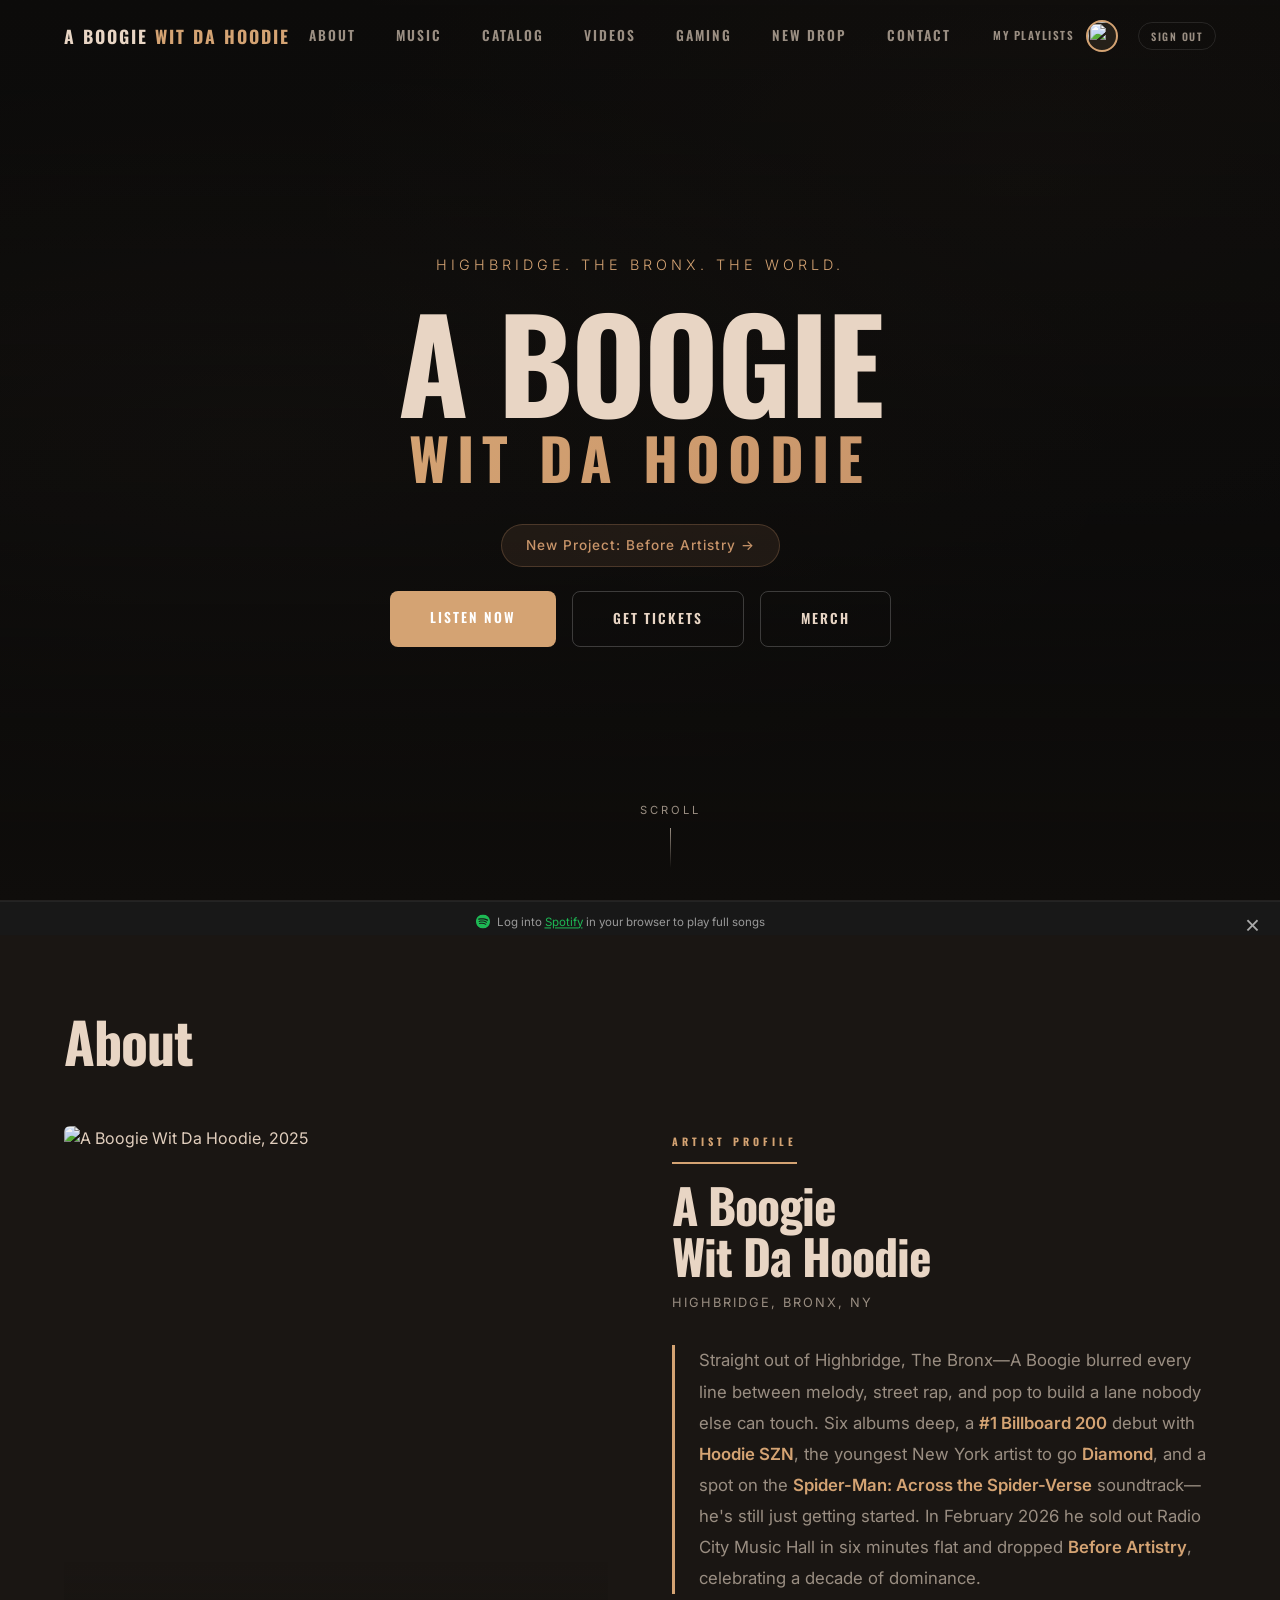
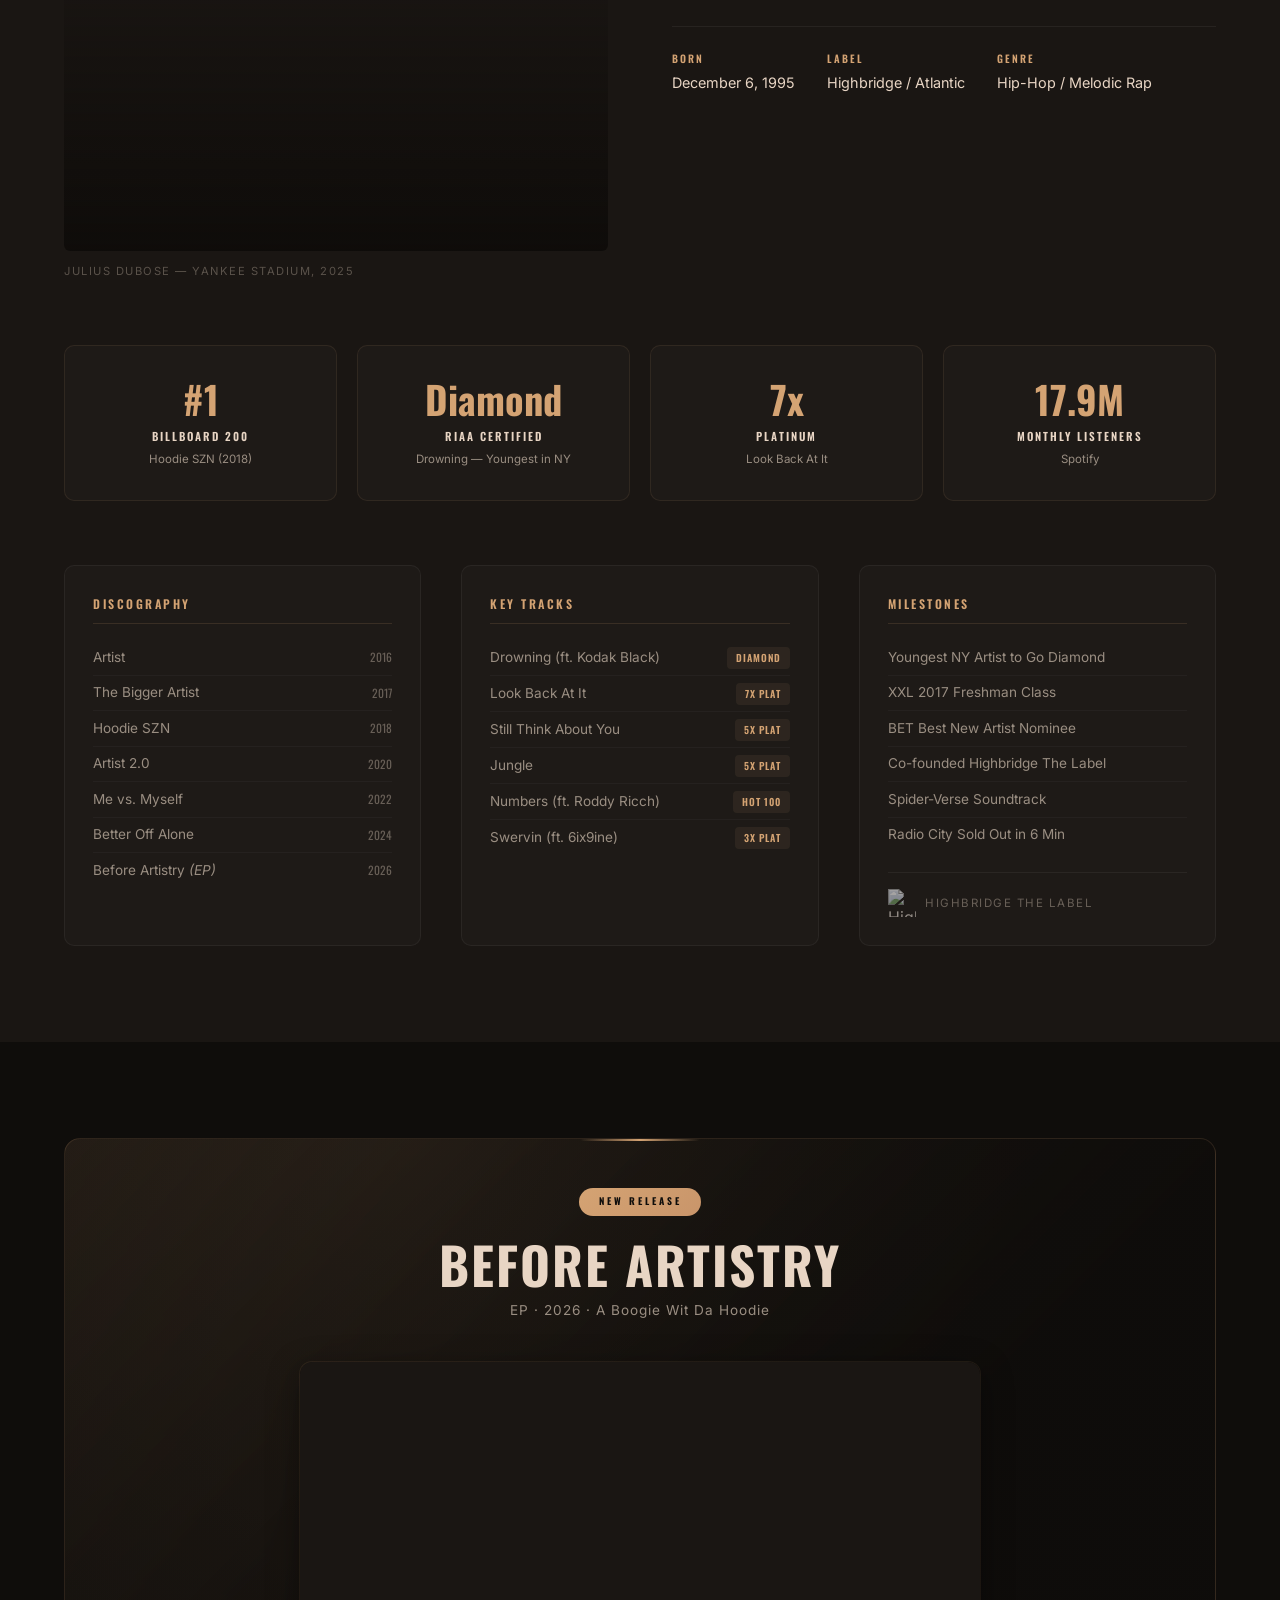
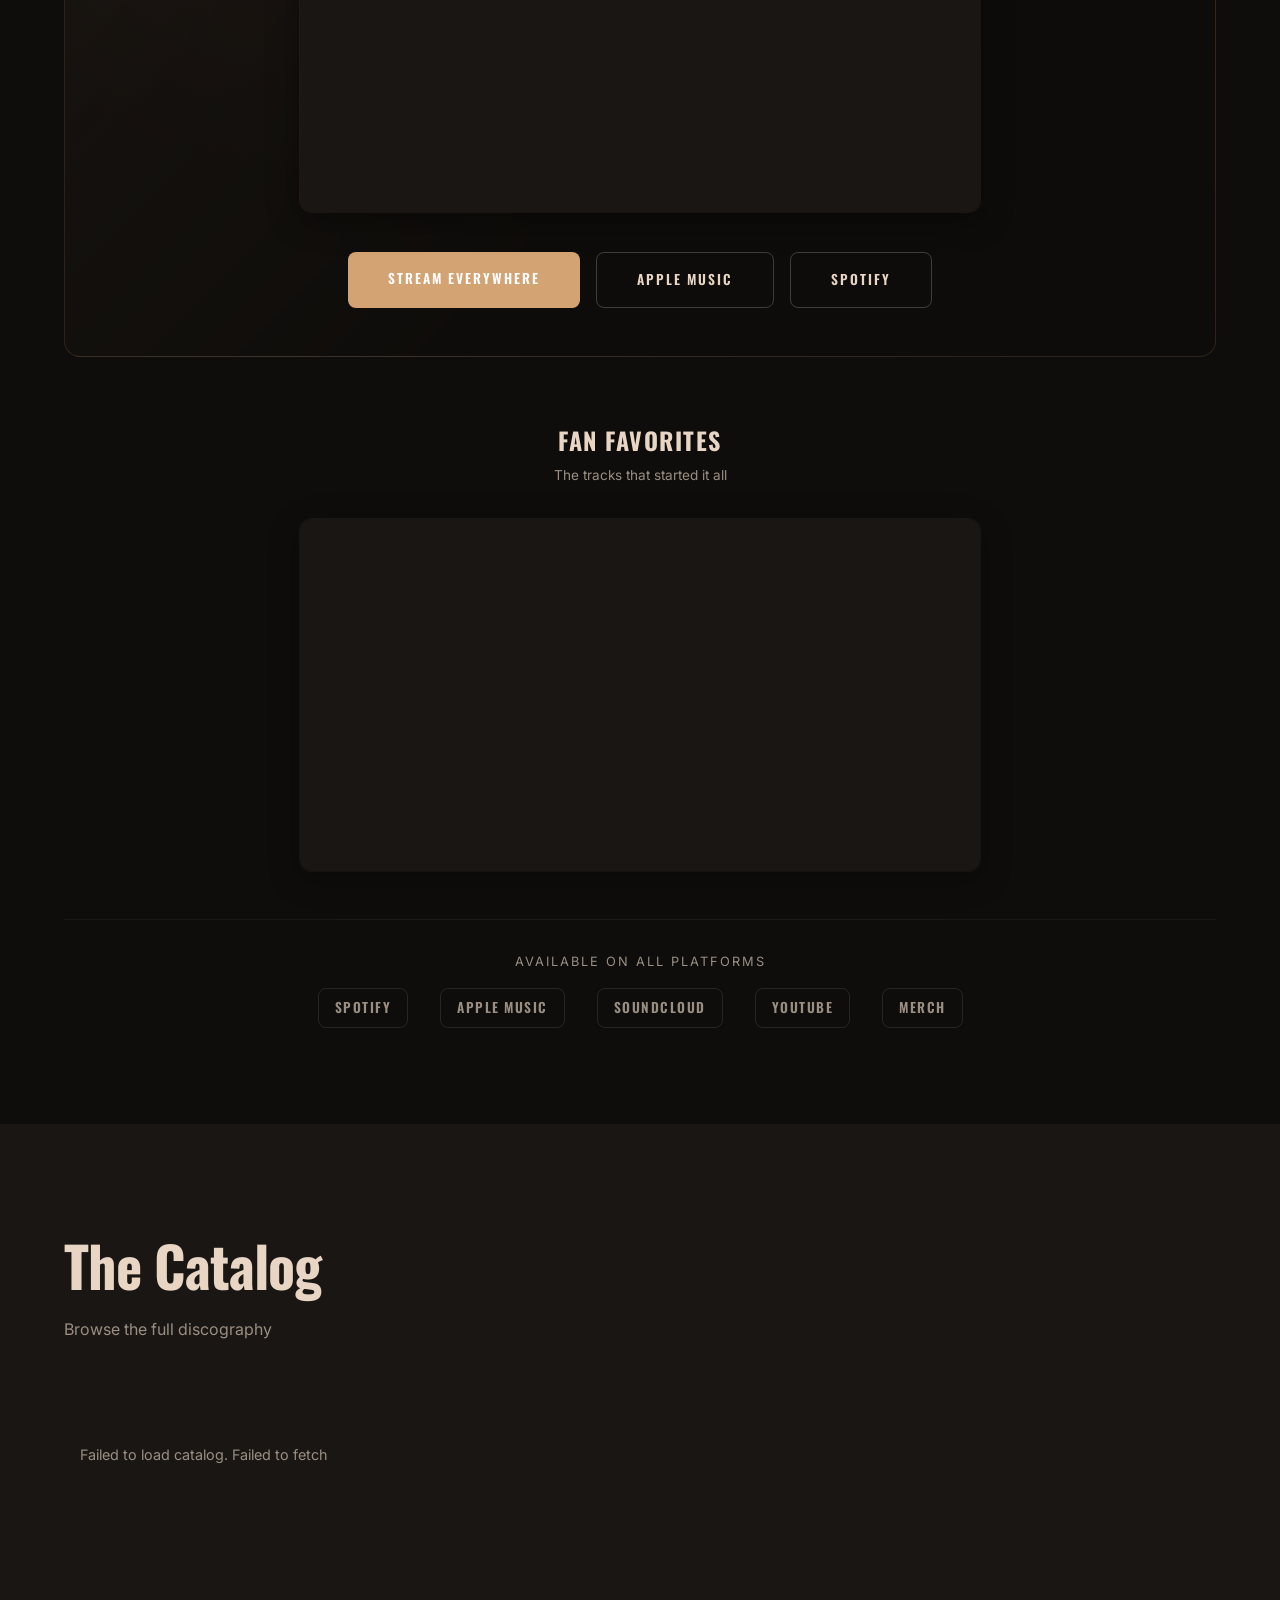
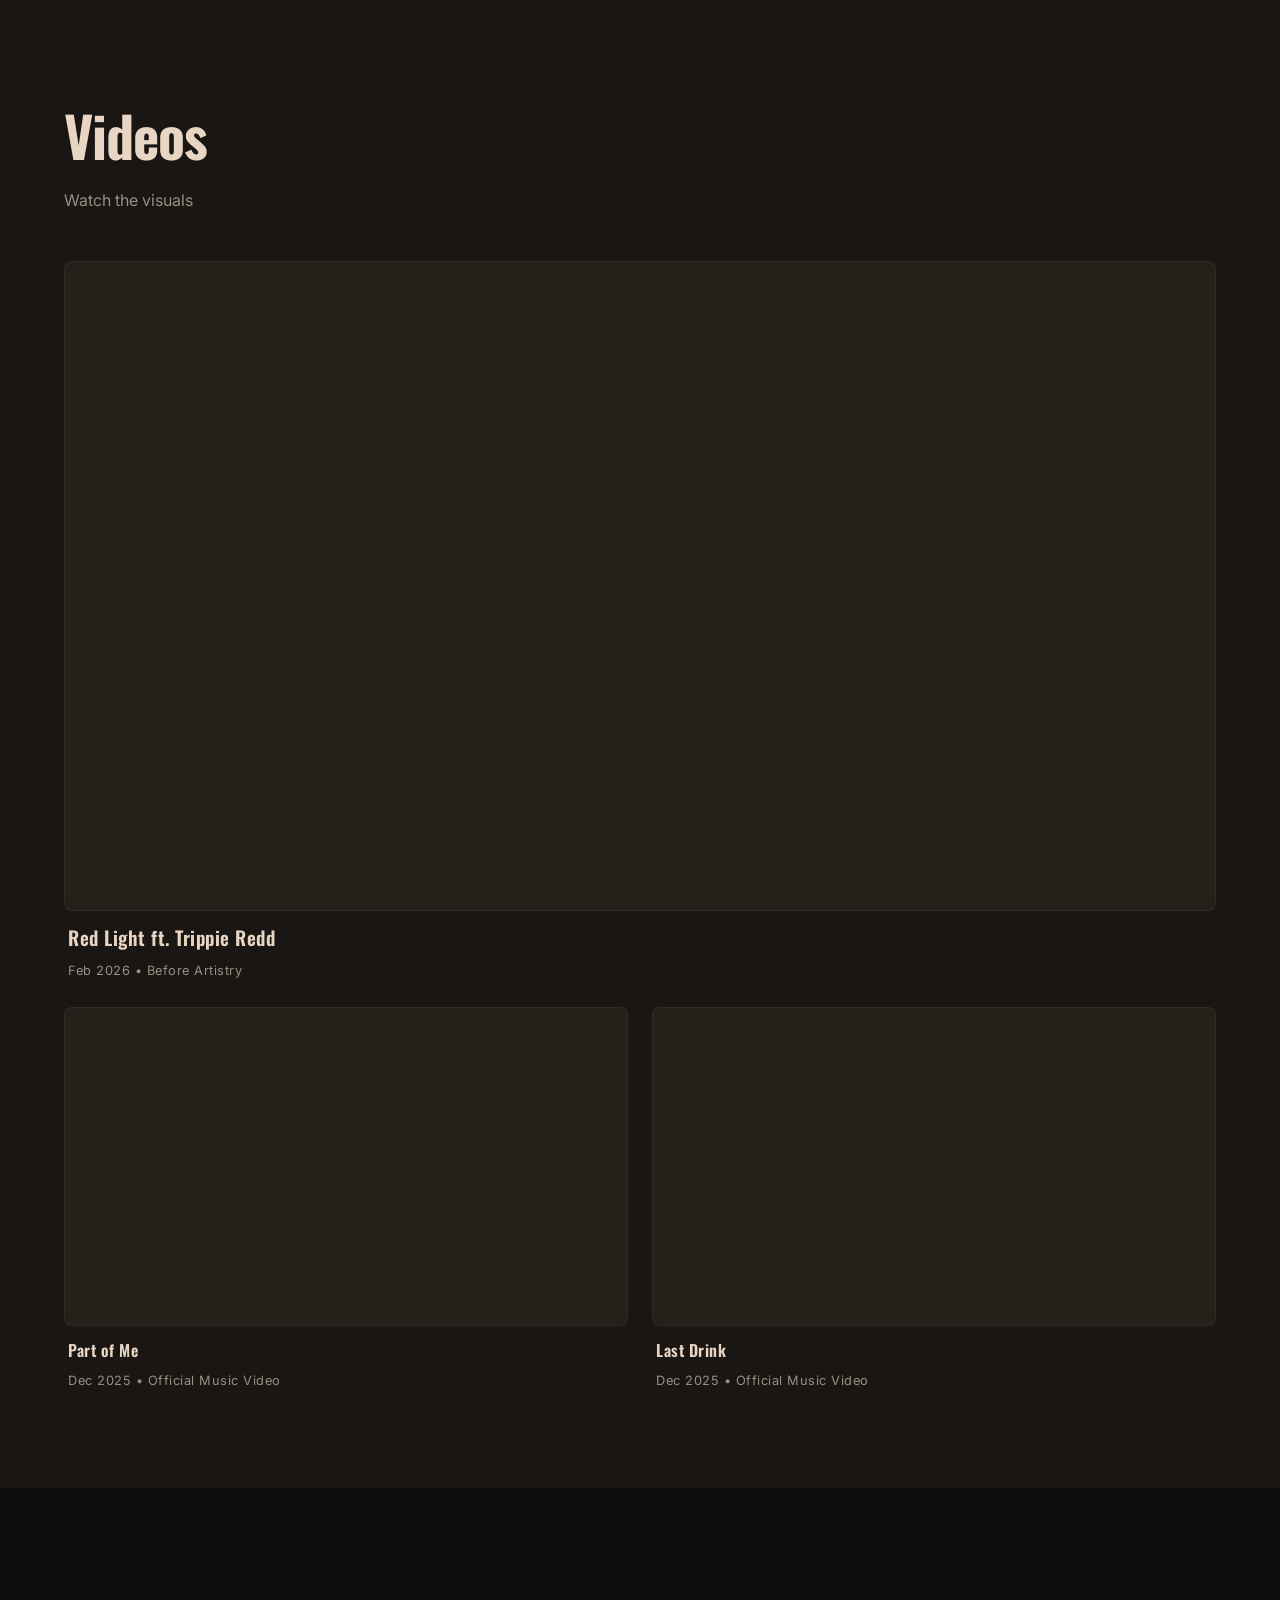
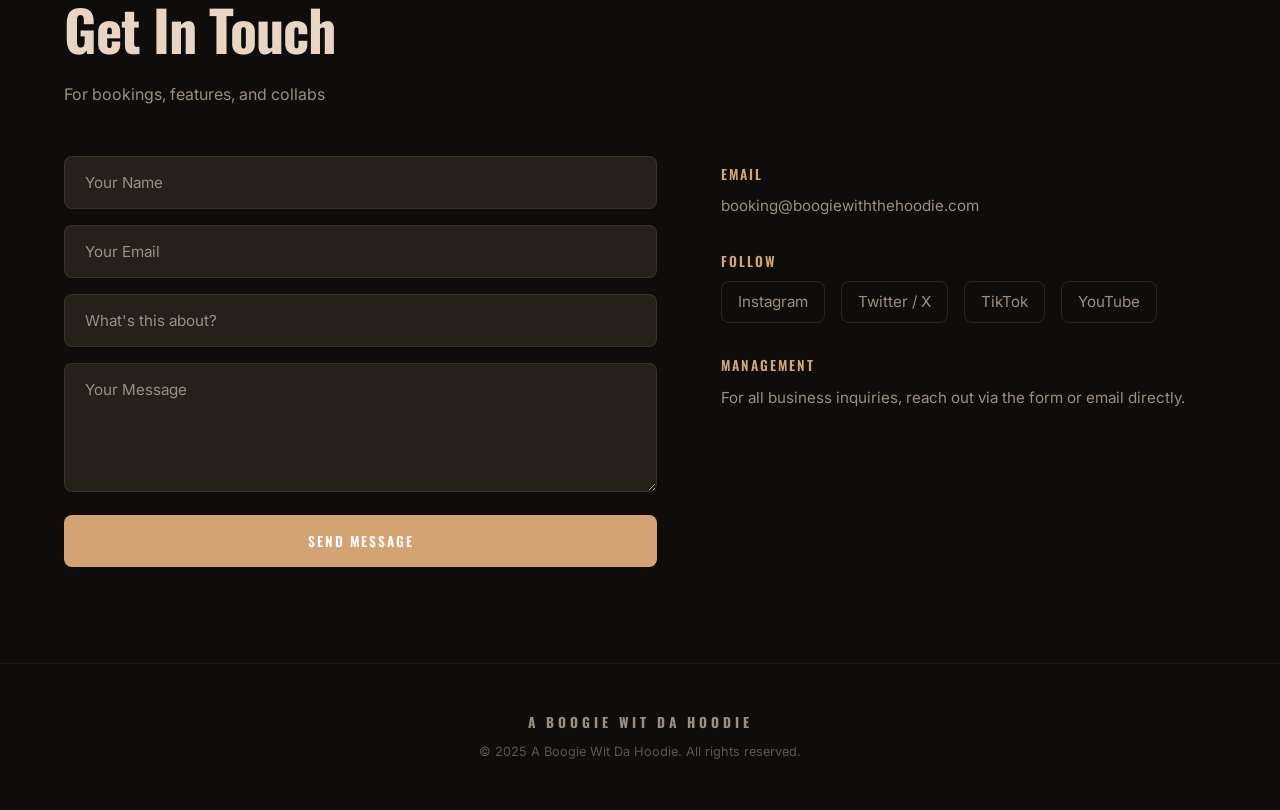
==== commit decae13a: "Fix About section visibility and harden JS initialization - Remove hardcoded reveal classes from Abo" ====
--- a/index.html
+++ b/index.html
@@ -4,7 +4,7 @@
   <meta charset="UTF-8">
   <meta name="viewport" content="width=device-width, initial-scale=1.0">
   <title>A Boogie Wit Da Hoodie</title>
-  <link rel="stylesheet" href="style.css">
+  <link rel="stylesheet" href="style.css?v=4">
   <link rel="stylesheet" href="gate.css">
   <link rel="preconnect" href="https://fonts.googleapis.com">
   <link rel="preconnect" href="https://fonts.gstatic.com" crossorigin>
@@ -69,7 +69,7 @@
       <!-- Two-Column Editorial Spread -->
       <div class="about-spread">
         <!-- LEFT: Editorial Portrait -->
-        <div class="about-portrait reveal">
+        <div class="about-portrait">
           <div class="about-portrait-frame">
             <img src="https://www.hot97.com/wp-content/uploads/sites/2/2026/02/GettyImages-2228928837.jpg"
                  alt="A Boogie Wit Da Hoodie, 2025" class="about-portrait-img">
@@ -80,19 +80,19 @@
 
         <!-- RIGHT: Editorial Text -->
         <div class="about-editorial">
-          <div class="about-editorial-header reveal">
+          <div class="about-editorial-header">
             <span class="about-label-tag">Artist Profile</span>
             <h3 class="about-artist-name">A Boogie<br>Wit Da Hoodie</h3>
             <span class="about-origin">Highbridge, Bronx, NY</span>
           </div>
 
-          <blockquote class="about-pullquote reveal">
+          <blockquote class="about-pullquote">
             <p>
               Straight out of Highbridge, The Bronx&mdash;A Boogie blurred every line between melody, street rap, and pop to build a lane nobody else can touch. Six albums deep, a <em>#1 Billboard 200</em> debut with <em>Hoodie SZN</em>, the youngest New York artist to go <em>Diamond</em>, and a spot on the <em>Spider-Man: Across the Spider-Verse</em> soundtrack&mdash;he's still just getting started. In February 2026 he sold out Radio City Music Hall in six minutes flat and dropped <em>Before Artistry</em>, celebrating a decade of dominance.
             </p>
           </blockquote>
 
-          <div class="about-meta reveal">
+          <div class="about-meta">
             <div class="about-meta-item">
               <span class="meta-label">Born</span>
               <span class="meta-value">December 6, 1995</span>
@@ -111,22 +111,22 @@
 
       <!-- Stats Highlight Cards -->
       <div class="about-stats-row">
-        <div class="about-stat-card reveal">
+        <div class="about-stat-card">
           <span class="stat-number">#1</span>
           <span class="stat-label">Billboard 200</span>
           <span class="stat-desc">Hoodie SZN (2018)</span>
         </div>
-        <div class="about-stat-card reveal">
+        <div class="about-stat-card">
           <span class="stat-number">Diamond</span>
           <span class="stat-label">RIAA Certified</span>
           <span class="stat-desc">Drowning &mdash; Youngest in NY</span>
         </div>
-        <div class="about-stat-card reveal">
+        <div class="about-stat-card">
           <span class="stat-number">7x</span>
           <span class="stat-label">Platinum</span>
           <span class="stat-desc">Look Back At It</span>
         </div>
-        <div class="about-stat-card reveal">
+        <div class="about-stat-card">
           <span class="stat-number">17.9M</span>
           <span class="stat-label">Monthly Listeners</span>
           <span class="stat-desc">Spotify</span>
@@ -135,7 +135,7 @@
 
       <!-- Facts Grid -->
       <div class="about-facts-grid">
-        <div class="about-fact-col reveal">
+        <div class="about-fact-col">
           <h4 class="fact-heading">Discography</h4>
           <ul class="fact-list">
             <li><span>Artist</span> <span class="fact-year">2016</span></li>
@@ -147,7 +147,7 @@
             <li><span>Before Artistry <em>(EP)</em></span> <span class="fact-year">2026</span></li>
           </ul>
         </div>
-        <div class="about-fact-col reveal">
+        <div class="about-fact-col">
           <h4 class="fact-heading">Key Tracks</h4>
           <ul class="fact-list">
             <li><span>Drowning (ft. Kodak Black)</span> <span class="fact-tag">Diamond</span></li>
@@ -158,7 +158,7 @@
             <li><span>Swervin (ft. 6ix9ine)</span> <span class="fact-tag">3x Plat</span></li>
           </ul>
         </div>
-        <div class="about-fact-col reveal">
+        <div class="about-fact-col">
           <h4 class="fact-heading">Milestones</h4>
           <ul class="fact-list fact-list-plain">
             <li>Youngest NY Artist to Go Diamond</li>
@@ -596,6 +596,6 @@
   })();
   </script>
 
-  <script src="script.js?v=3"></script>
+  <script src="script.js?v=4"></script>
 </body>
 </html>
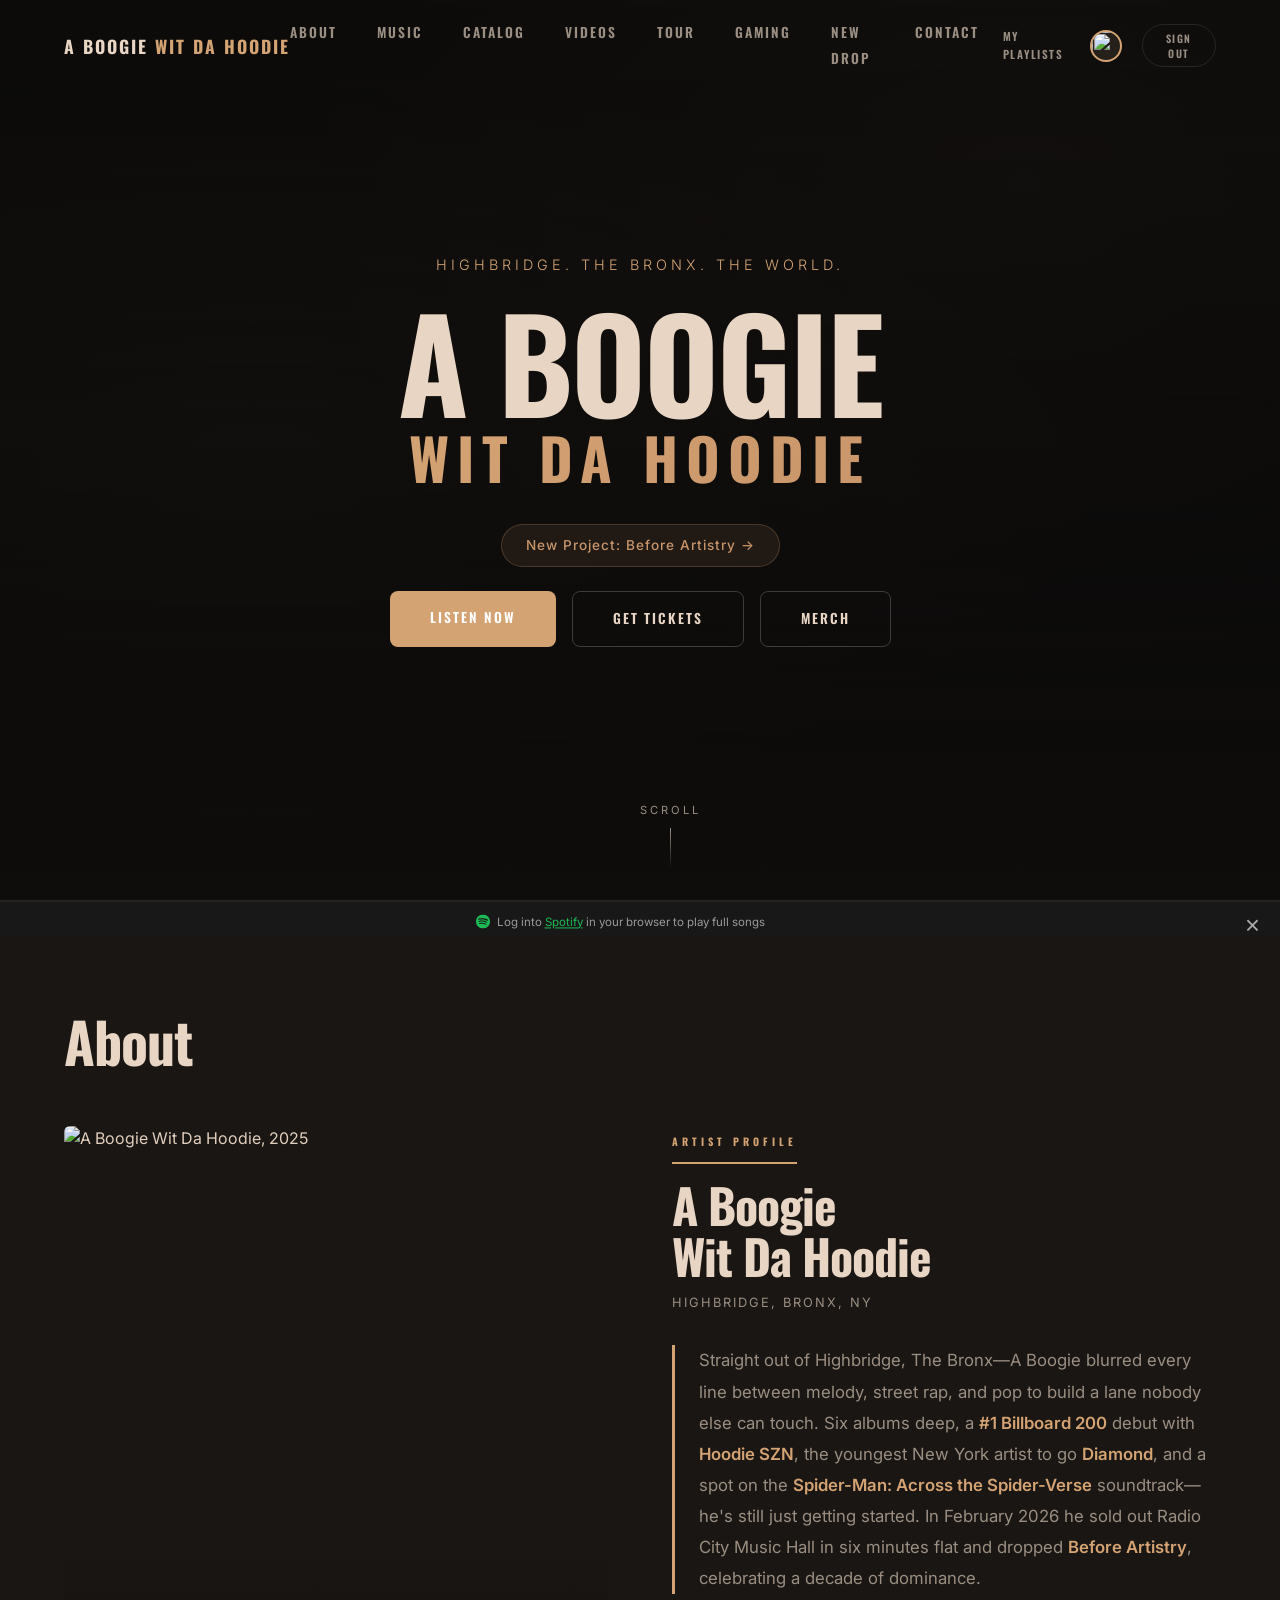
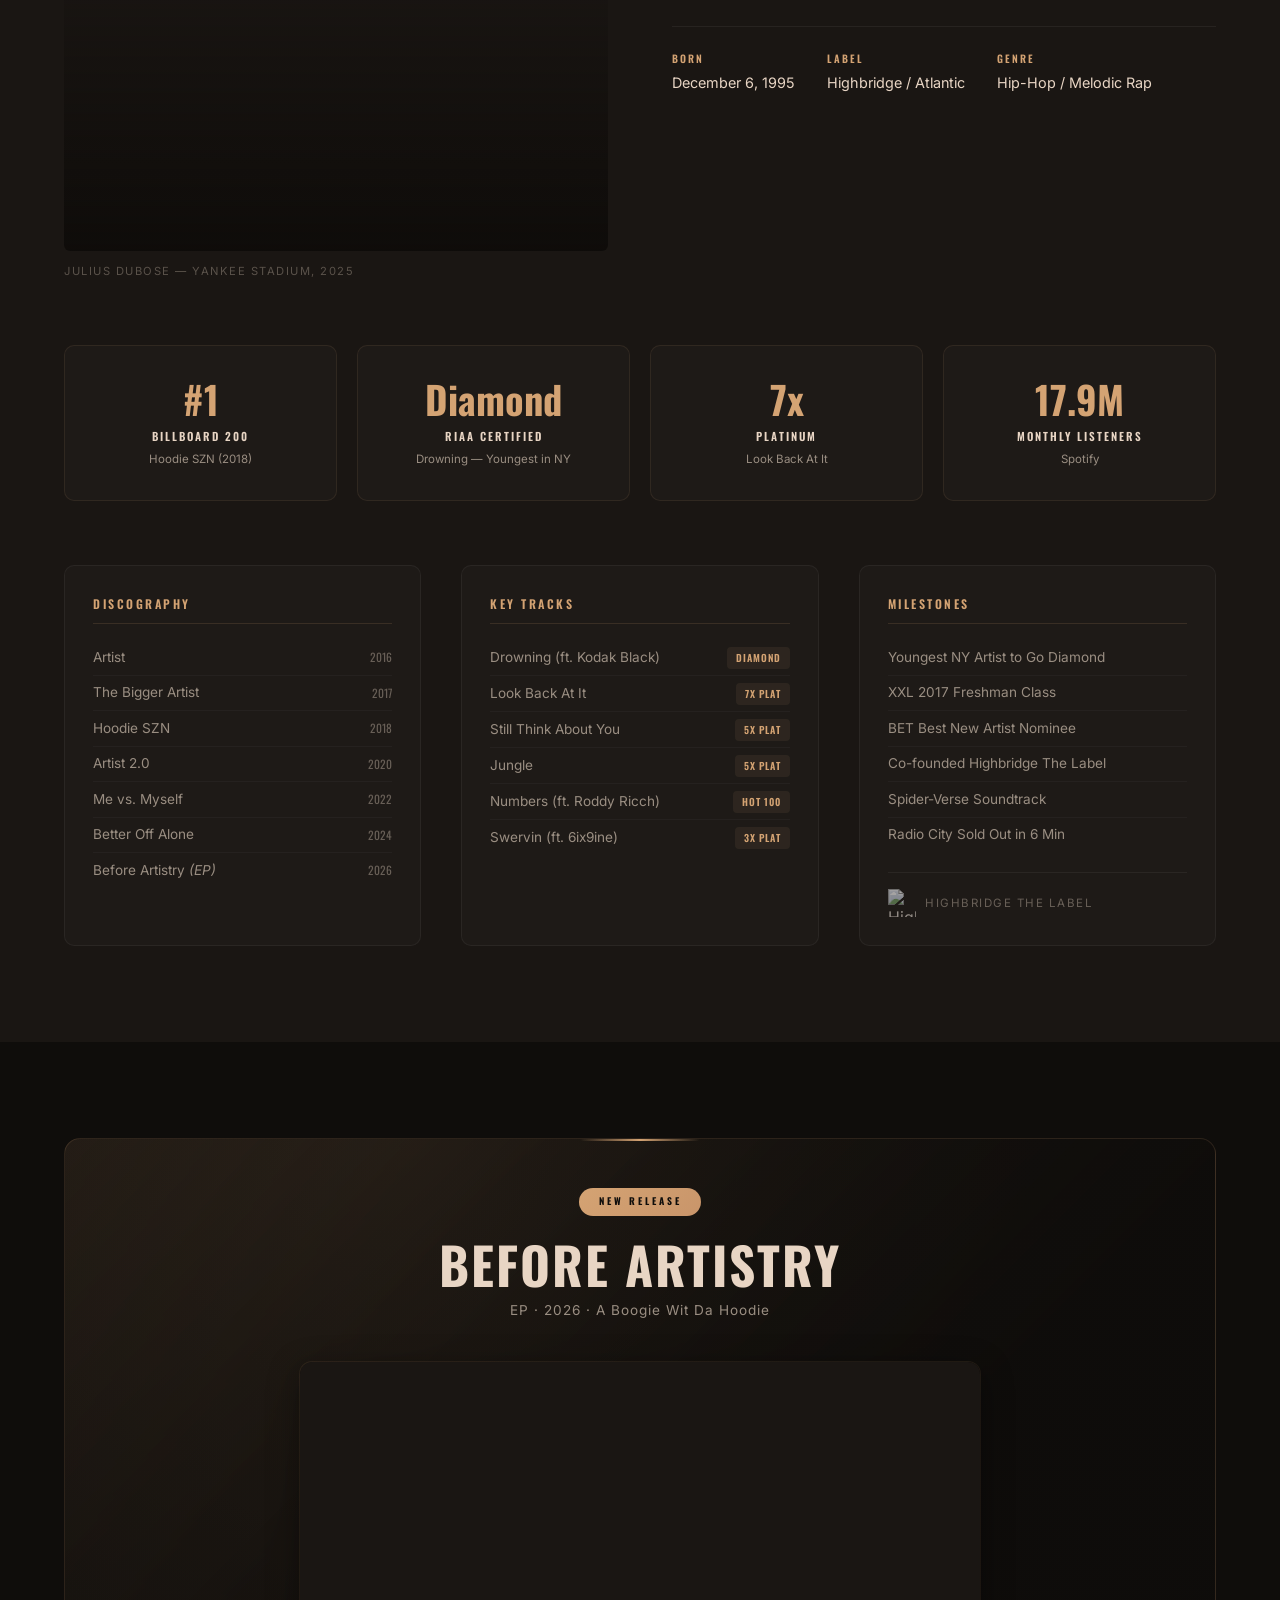
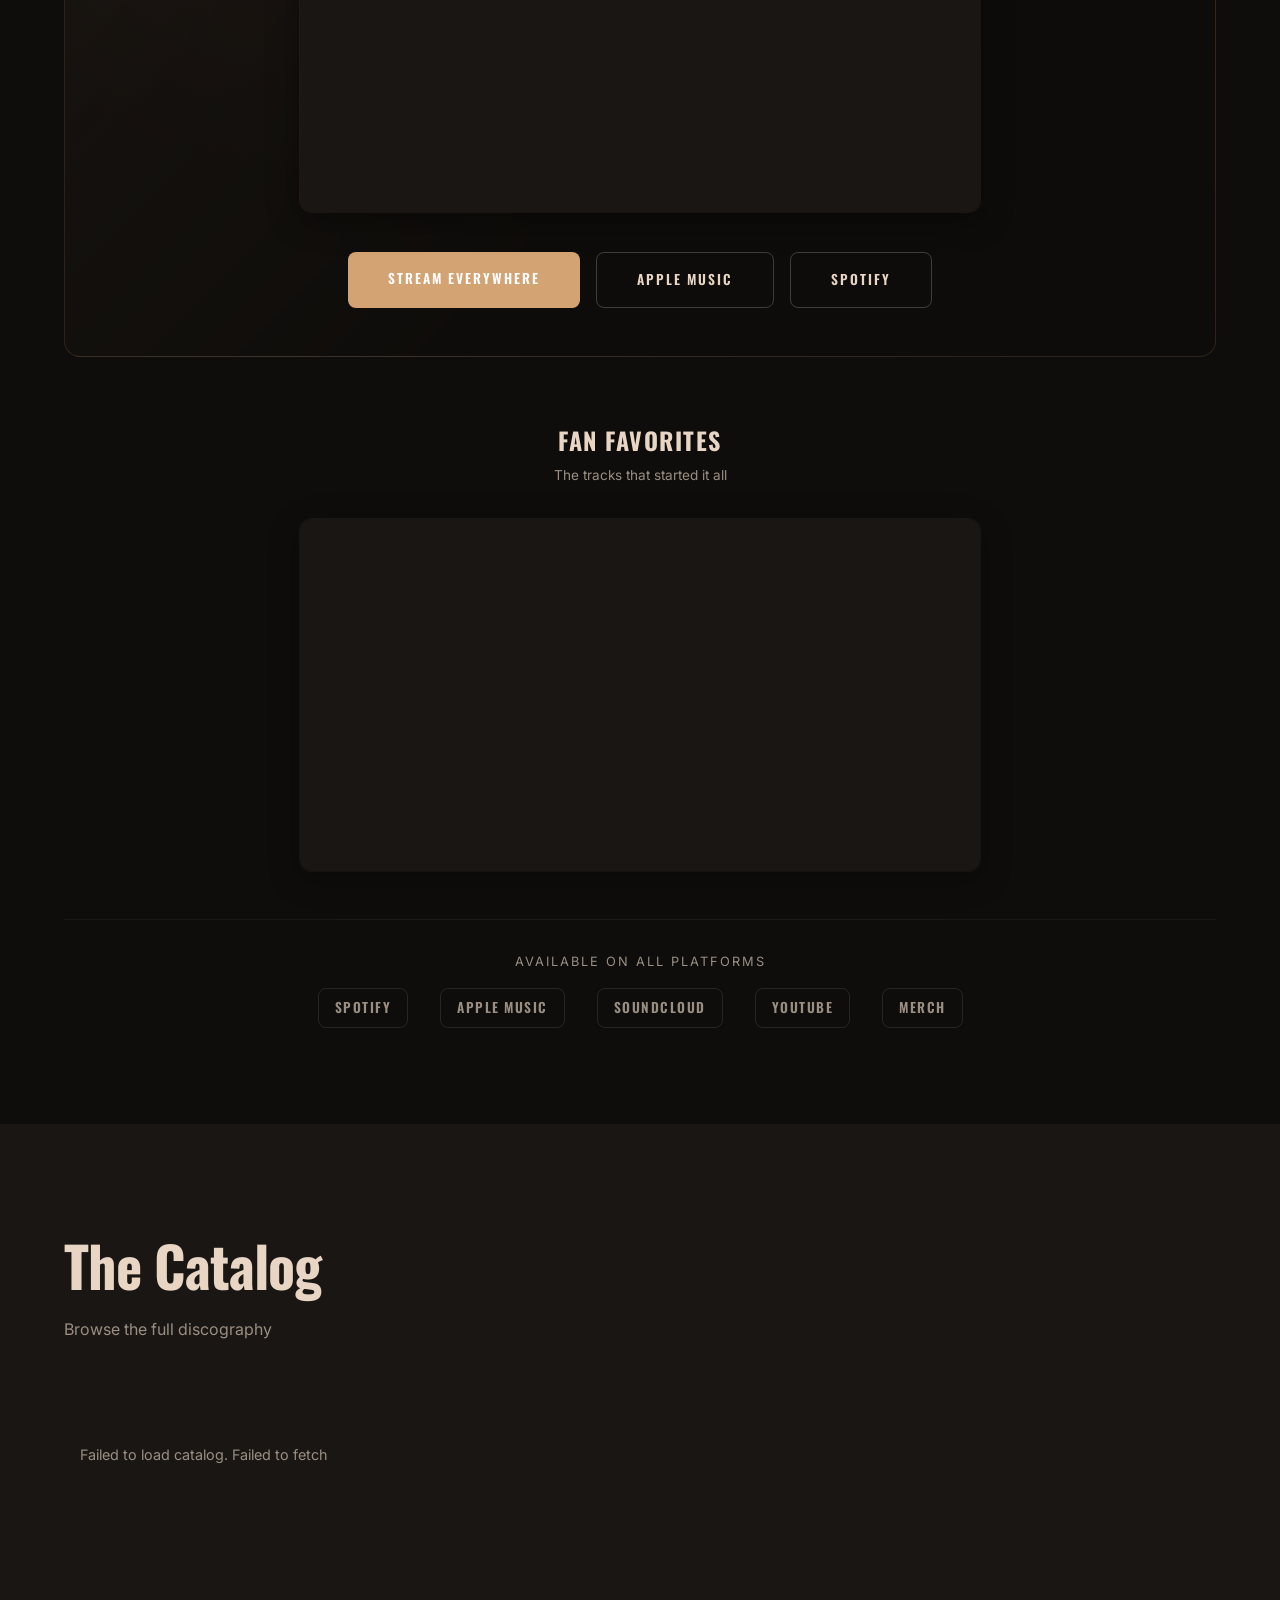
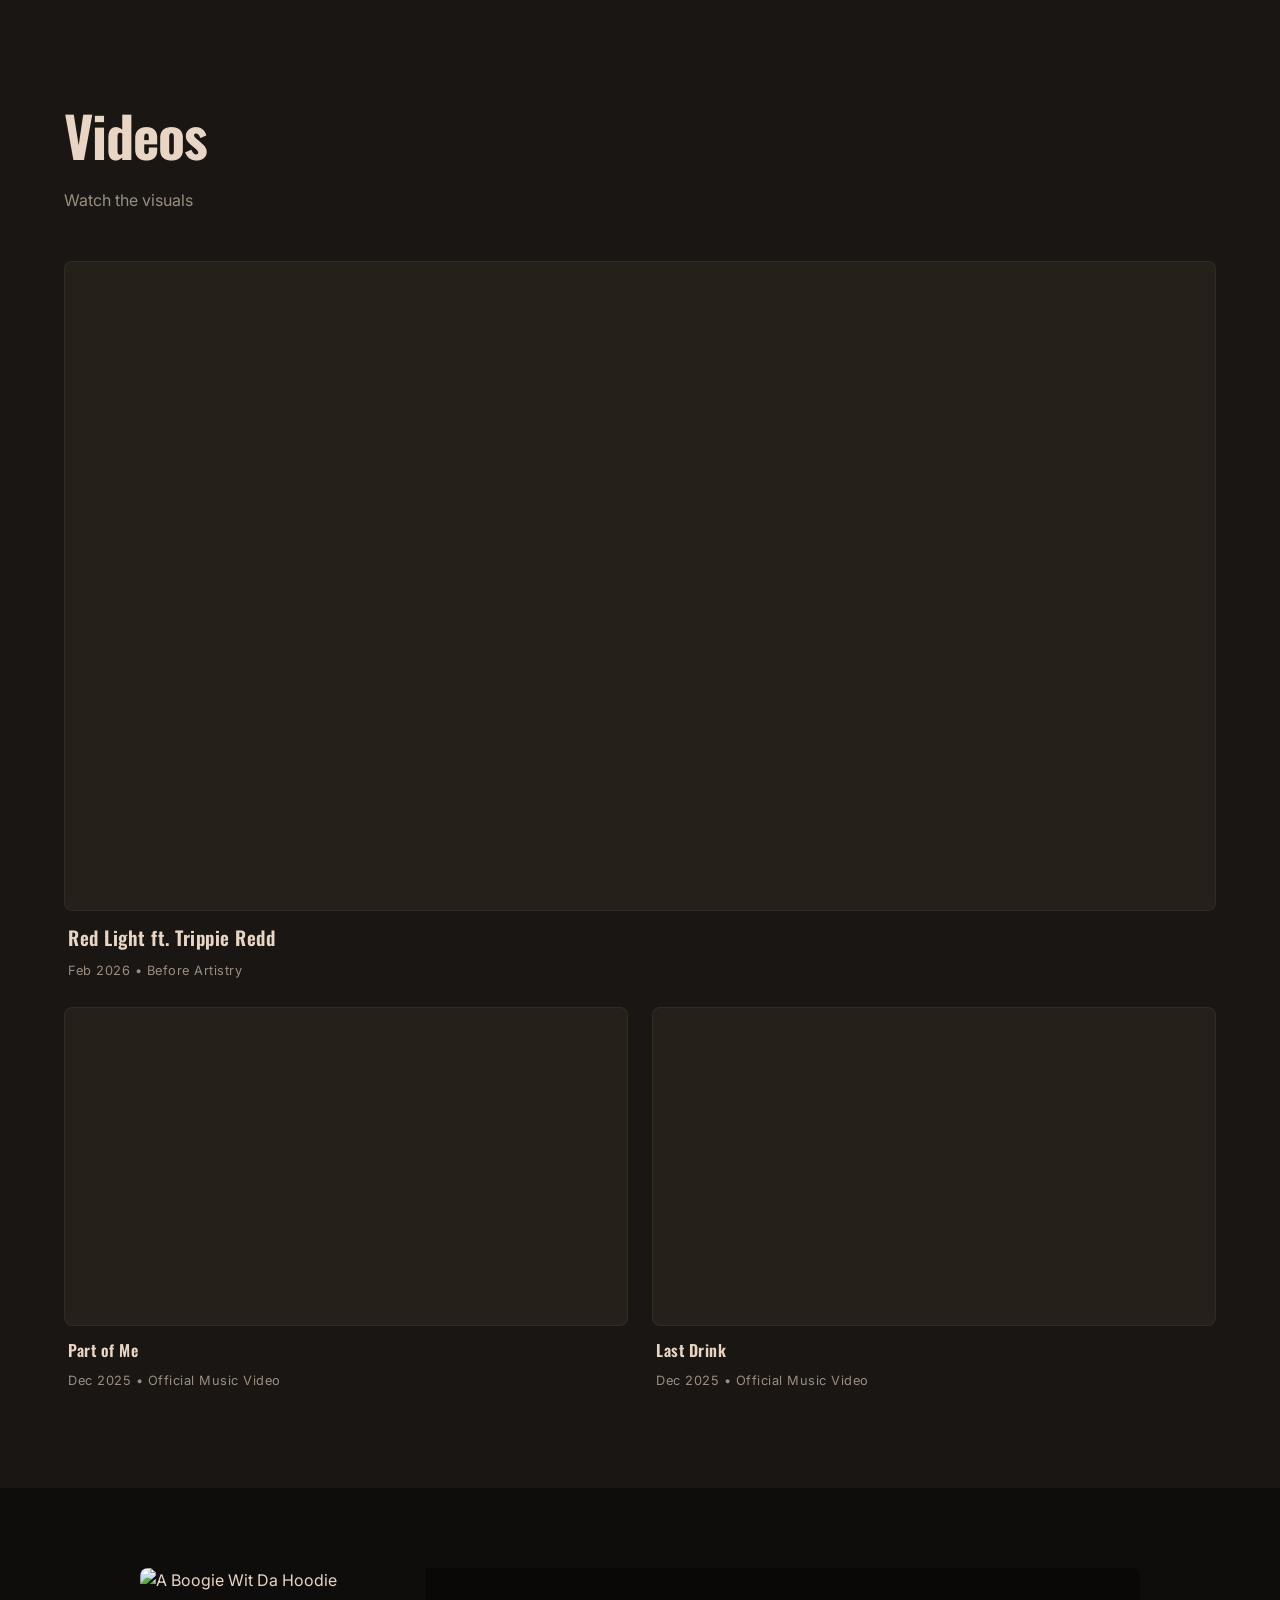
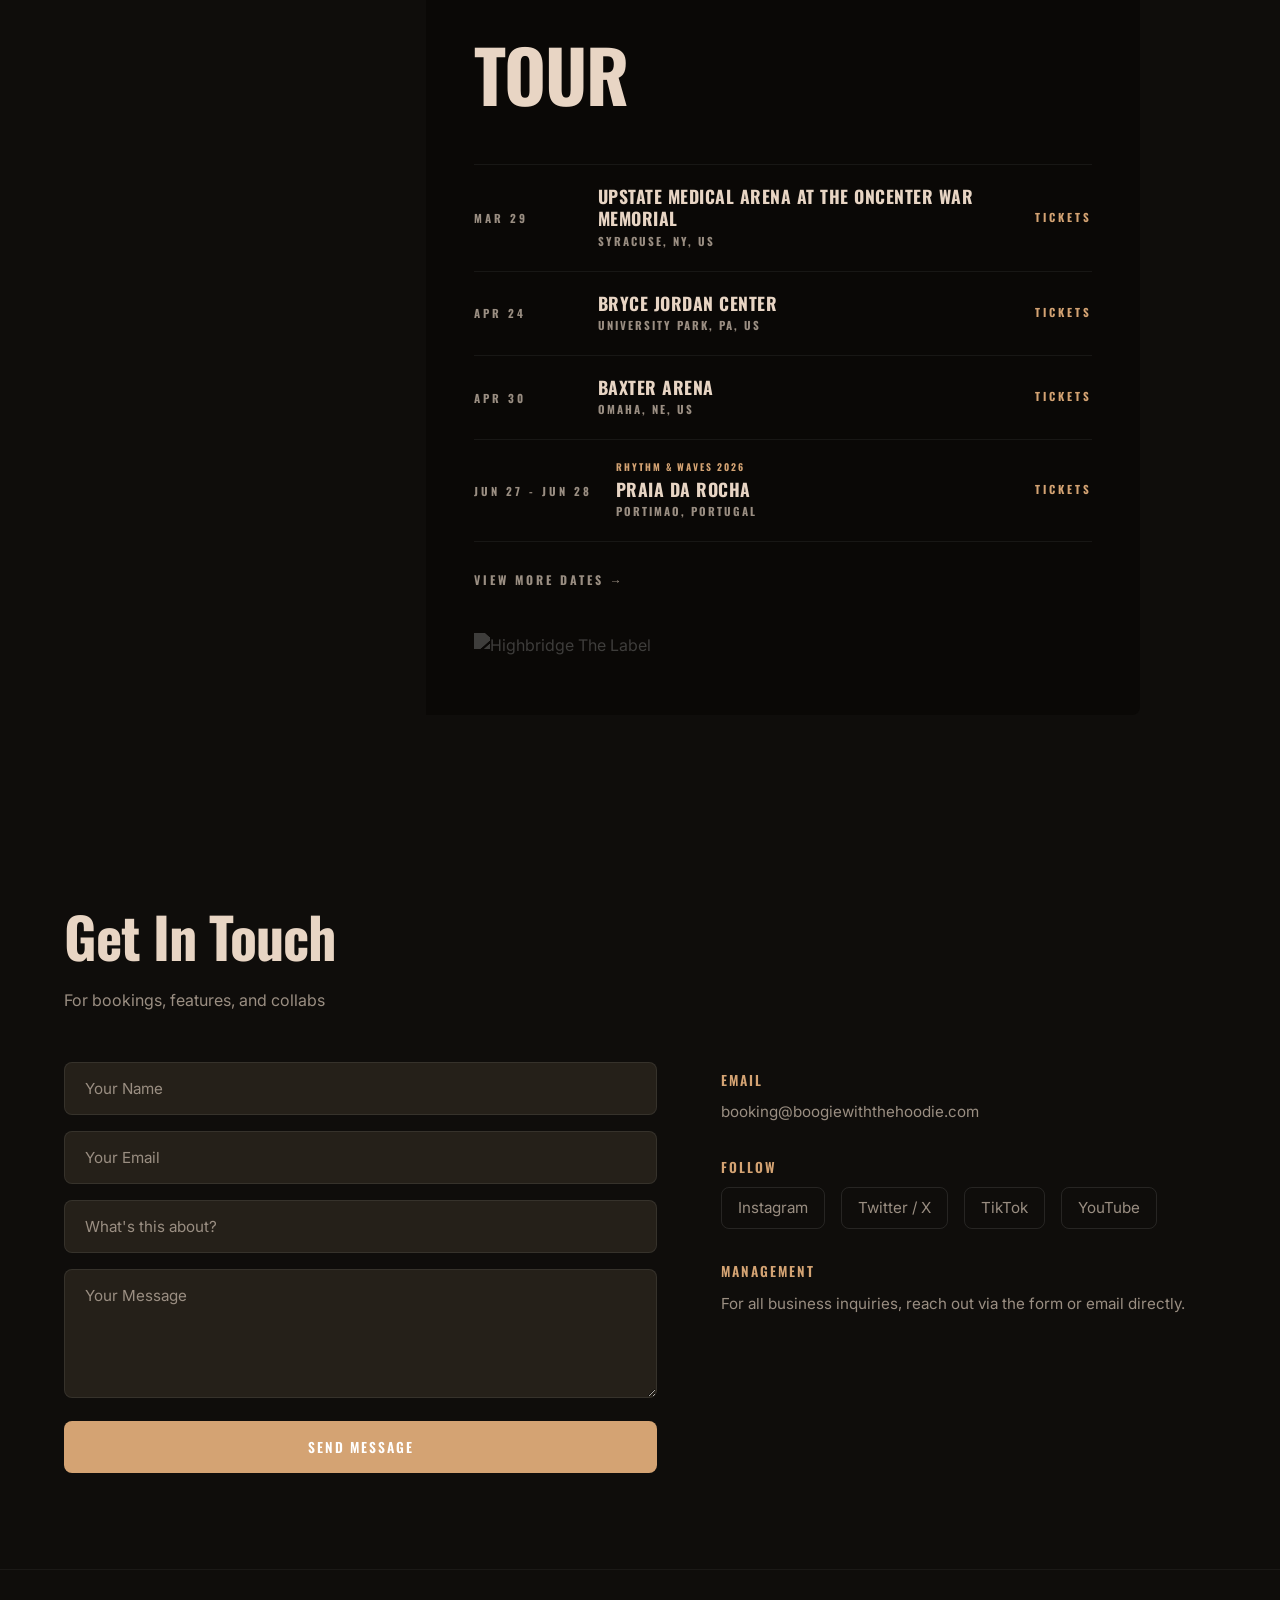
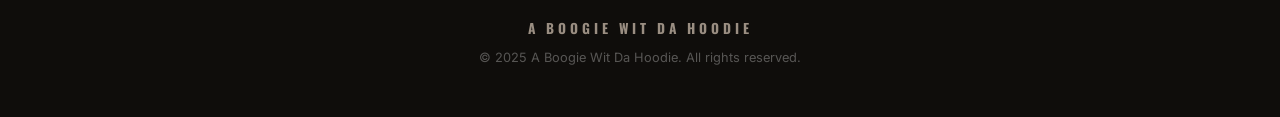
==== commit beb1561a: "Add Tour section with dates and Highbridge The Label logo Two-column layout matching official site s" ====
--- a/index.html
+++ b/index.html
@@ -4,7 +4,7 @@
   <meta charset="UTF-8">
   <meta name="viewport" content="width=device-width, initial-scale=1.0">
   <title>A Boogie Wit Da Hoodie</title>
-  <link rel="stylesheet" href="style.css?v=4">
+  <link rel="stylesheet" href="style.css?v=5">
   <link rel="stylesheet" href="gate.css">
   <link rel="preconnect" href="https://fonts.googleapis.com">
   <link rel="preconnect" href="https://fonts.gstatic.com" crossorigin>
@@ -25,6 +25,7 @@
         <li><a href="#music">Music</a></li>
         <li><a href="#catalog">Catalog</a></li>
         <li><a href="#videos">Videos</a></li>
+        <li><a href="#tour">Tour</a></li>
         <li><a href="gaming.html">Gaming</a></li>
         <li><a href="#new-drop">New Drop</a></li>
         <li><a href="#contact">Contact</a></li>
@@ -316,6 +317,69 @@
           <div class="video-info">
             <h3 class="video-title">Last Drink</h3>
             <span class="video-date">Dec 2025 &bull; Official Music Video</span>
+          </div>
+        </div>
+      </div>
+    </div>
+  </section>
+
+  <!-- Tour Section -->
+  <section class="section tour" id="tour">
+    <div class="container">
+      <div class="tour-layout">
+        <div class="tour-photo">
+          <img src="https://www.hot97.com/wp-content/uploads/sites/2/2026/02/GettyImages-2228928837.jpg" alt="A Boogie Wit Da Hoodie" class="tour-photo-img">
+        </div>
+        <div class="tour-dates">
+          <h2 class="tour-heading">Tour</h2>
+          <div class="tour-list">
+            <a href="https://www.ticketmaster.com/a-boogie-wit-da-hoodie-tickets/artist/2282847" target="_blank" class="tour-row">
+              <div class="tour-row-date">
+                <span class="tour-month">Mar 29</span>
+              </div>
+              <div class="tour-row-info">
+                <span class="tour-venue">Upstate Medical Arena at the Oncenter War Memorial</span>
+                <span class="tour-city">Syracuse, NY, US</span>
+              </div>
+              <span class="tour-tickets">Tickets</span>
+            </a>
+            <a href="https://www.ticketmaster.com/a-boogie-wit-da-hoodie-tickets/artist/2282847" target="_blank" class="tour-row">
+              <div class="tour-row-date">
+                <span class="tour-month">Apr 24</span>
+              </div>
+              <div class="tour-row-info">
+                <span class="tour-venue">Bryce Jordan Center</span>
+                <span class="tour-city">University Park, PA, US</span>
+              </div>
+              <span class="tour-tickets">Tickets</span>
+            </a>
+            <a href="https://www.ticketmaster.com/a-boogie-wit-da-hoodie-tickets/artist/2282847" target="_blank" class="tour-row">
+              <div class="tour-row-date">
+                <span class="tour-month">Apr 30</span>
+              </div>
+              <div class="tour-row-info">
+                <span class="tour-venue">Baxter Arena</span>
+                <span class="tour-city">Omaha, NE, US</span>
+              </div>
+              <span class="tour-tickets">Tickets</span>
+            </a>
+            <a href="https://www.ticketmaster.com/a-boogie-wit-da-hoodie-tickets/artist/2282847" target="_blank" class="tour-row">
+              <div class="tour-row-date">
+                <span class="tour-month">Jun 27 - Jun 28</span>
+              </div>
+              <div class="tour-row-info">
+                <span class="tour-fest">Rhythm & Waves 2026</span>
+                <span class="tour-venue">Praia Da Rocha</span>
+                <span class="tour-city">Portimao, Portugal</span>
+              </div>
+              <span class="tour-tickets">Tickets</span>
+            </a>
+          </div>
+          <a href="https://www.ticketmaster.com/a-boogie-wit-da-hoodie-tickets/artist/2282847" target="_blank" class="tour-more">
+            View More Dates &rarr;
+          </a>
+          <div class="tour-hbtl">
+            <img src="https://www.trapmannyhbtl.com/images/HighBridge2x.png" alt="Highbridge The Label" class="tour-hbtl-logo">
           </div>
         </div>
       </div>
@@ -596,6 +660,6 @@
   })();
   </script>
 
-  <script src="script.js?v=4"></script>
+  <script src="script.js?v=5"></script>
 </body>
 </html>
--- a/style.css
+++ b/style.css
@@ -936,6 +936,169 @@
   letter-spacing: 0.5px;
 }
 
+/* --- Tour Section --- */
+.tour {
+  background: var(--bg);
+  padding: 5rem 0;
+}
+
+.tour-layout {
+  display: grid;
+  grid-template-columns: 0.4fr 1fr;
+  gap: 0;
+  max-width: 1000px;
+  margin: 0 auto;
+  overflow: hidden;
+  border-radius: var(--radius);
+}
+
+.tour-photo {
+  position: relative;
+  overflow: hidden;
+}
+
+.tour-photo-img {
+  width: 100%;
+  height: 100%;
+  object-fit: cover;
+  object-position: top center;
+}
+
+.tour-dates {
+  background: #0a0806;
+  padding: 3rem 3rem 2rem;
+}
+
+.tour-heading {
+  font-family: var(--font-display);
+  font-size: clamp(3rem, 6vw, 4.5rem);
+  font-weight: 700;
+  text-transform: uppercase;
+  color: var(--text);
+  letter-spacing: -1px;
+  margin-bottom: 2rem;
+}
+
+.tour-list {
+  display: flex;
+  flex-direction: column;
+}
+
+.tour-row {
+  display: flex;
+  align-items: center;
+  gap: 1.5rem;
+  padding: 1.25rem 0;
+  border-top: 1px solid rgba(255, 255, 255, 0.06);
+  text-decoration: none;
+  transition: background 0.2s ease;
+}
+
+.tour-row:last-child {
+  border-bottom: 1px solid rgba(255, 255, 255, 0.06);
+}
+
+.tour-row:hover {
+  background: rgba(212, 163, 115, 0.04);
+}
+
+.tour-row-date {
+  min-width: 100px;
+  flex-shrink: 0;
+}
+
+.tour-month {
+  font-family: var(--font-display);
+  font-size: 0.7rem;
+  font-weight: 700;
+  letter-spacing: 3px;
+  text-transform: uppercase;
+  color: var(--text-muted);
+}
+
+.tour-row-info {
+  flex: 1;
+  display: flex;
+  flex-direction: column;
+  gap: 0.15rem;
+}
+
+.tour-fest {
+  font-family: var(--font-display);
+  font-size: 0.6rem;
+  font-weight: 700;
+  letter-spacing: 2px;
+  text-transform: uppercase;
+  color: var(--accent);
+}
+
+.tour-venue {
+  font-family: var(--font-display);
+  font-size: 1.1rem;
+  font-weight: 700;
+  text-transform: uppercase;
+  color: var(--text);
+  letter-spacing: 0.5px;
+  line-height: 1.3;
+}
+
+.tour-city {
+  font-family: var(--font-display);
+  font-size: 0.7rem;
+  font-weight: 700;
+  letter-spacing: 2px;
+  text-transform: uppercase;
+  color: var(--text-muted);
+}
+
+.tour-tickets {
+  font-family: var(--font-display);
+  font-size: 0.7rem;
+  font-weight: 700;
+  letter-spacing: 3px;
+  text-transform: uppercase;
+  color: var(--accent);
+  flex-shrink: 0;
+  transition: color var(--transition);
+}
+
+.tour-row:hover .tour-tickets {
+  color: var(--accent-hover);
+}
+
+.tour-more {
+  display: inline-flex;
+  align-items: center;
+  font-family: var(--font-display);
+  font-size: 0.75rem;
+  font-weight: 700;
+  letter-spacing: 3px;
+  text-transform: uppercase;
+  color: var(--text-muted);
+  margin-top: 1.75rem;
+  transition: color var(--transition);
+}
+
+.tour-more:hover {
+  color: var(--accent);
+}
+
+.tour-hbtl {
+  margin-top: 2.5rem;
+  opacity: 0.25;
+  transition: opacity 0.3s ease;
+}
+
+.tour-hbtl:hover {
+  opacity: 0.5;
+}
+
+.tour-hbtl-logo {
+  height: 50px;
+  width: auto;
+  filter: brightness(0) invert(0.85);
+}
+
 /* --- Contact Section --- */
 .contact {
   background: var(--bg);
@@ -1255,6 +1418,37 @@
   .hero-title {
     letter-spacing: -1px;
   }
+
+  /* Tour responsive */
+  .tour-layout {
+    grid-template-columns: 1fr;
+  }
+
+  .tour-photo {
+    max-height: 300px;
+  }
+
+  .tour-dates {
+    padding: 2rem 1.5rem 1.5rem;
+  }
+
+  .tour-heading {
+    font-size: 2.5rem;
+    margin-bottom: 1.25rem;
+  }
+
+  .tour-row {
+    gap: 1rem;
+    padding: 1rem 0;
+  }
+
+  .tour-row-date {
+    min-width: 80px;
+  }
+
+  .tour-venue {
+    font-size: 0.9rem;
+  }
 }
 
 /* ============================================
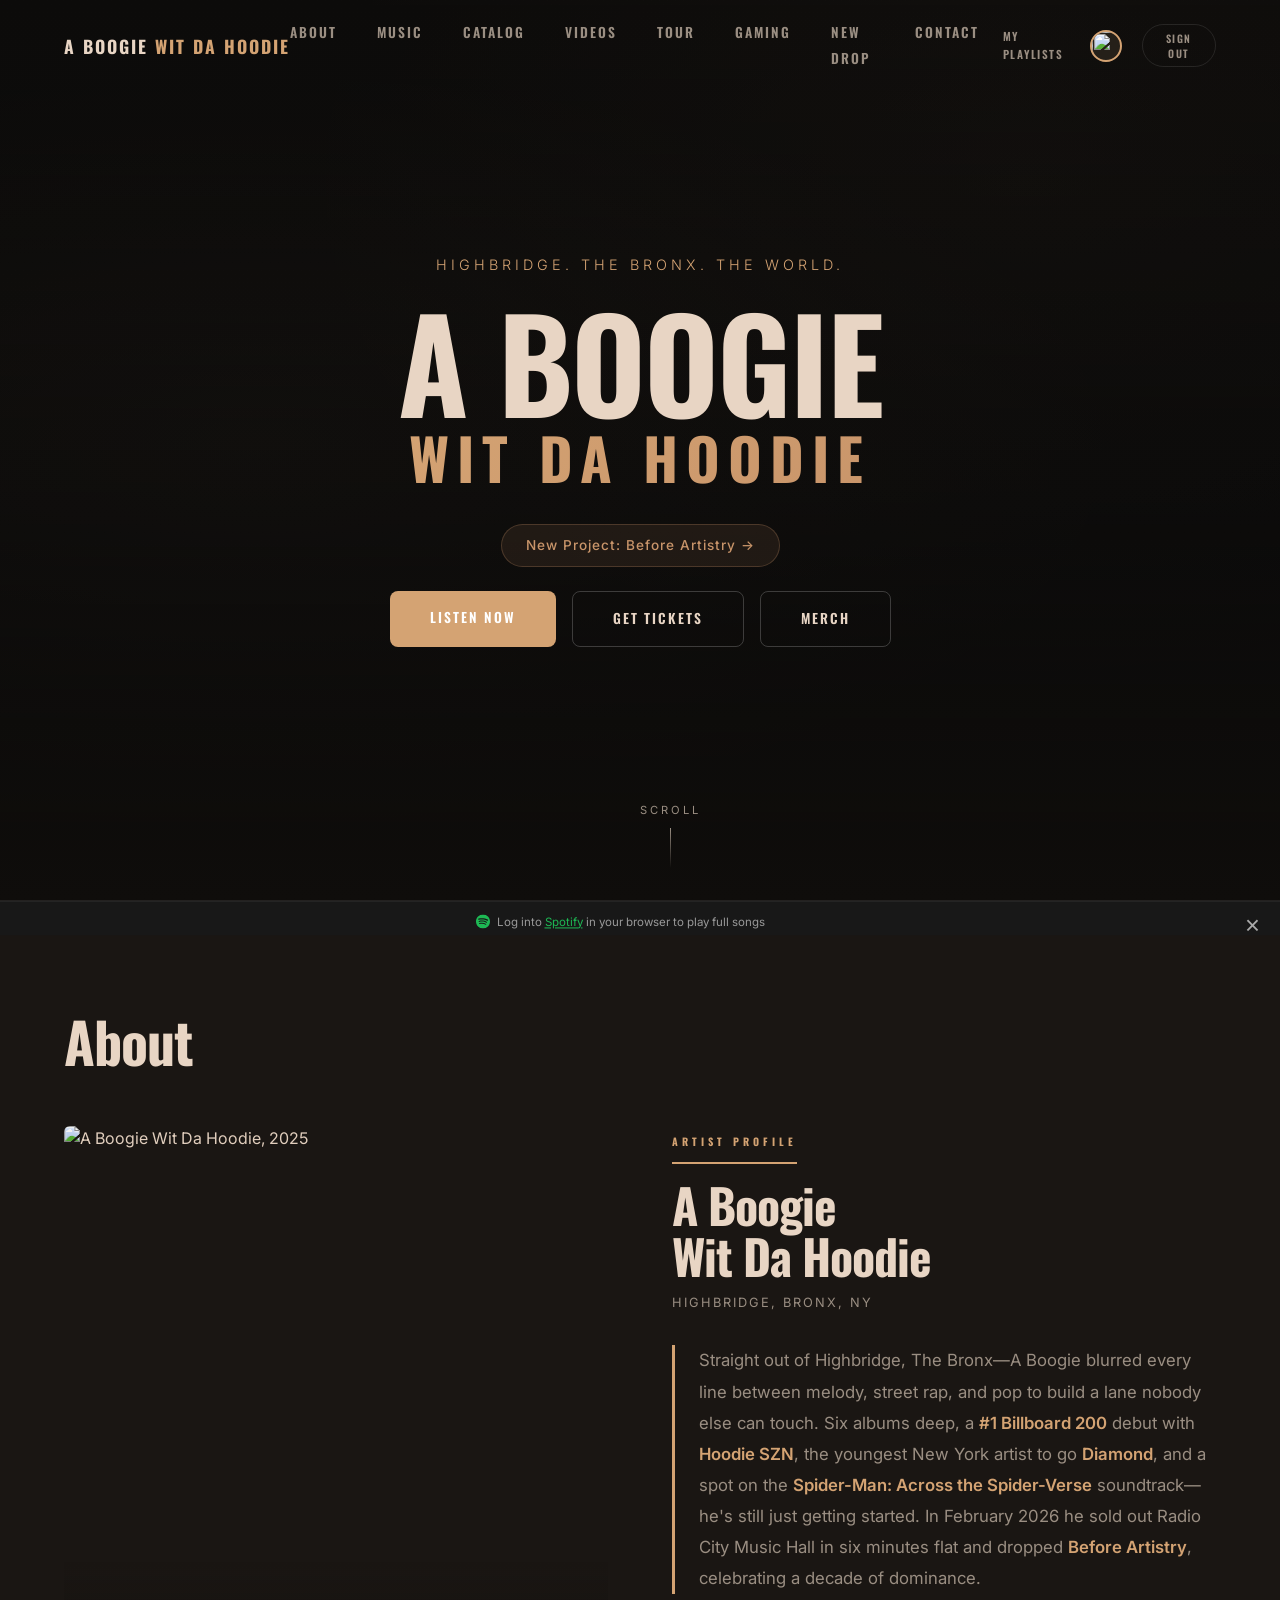
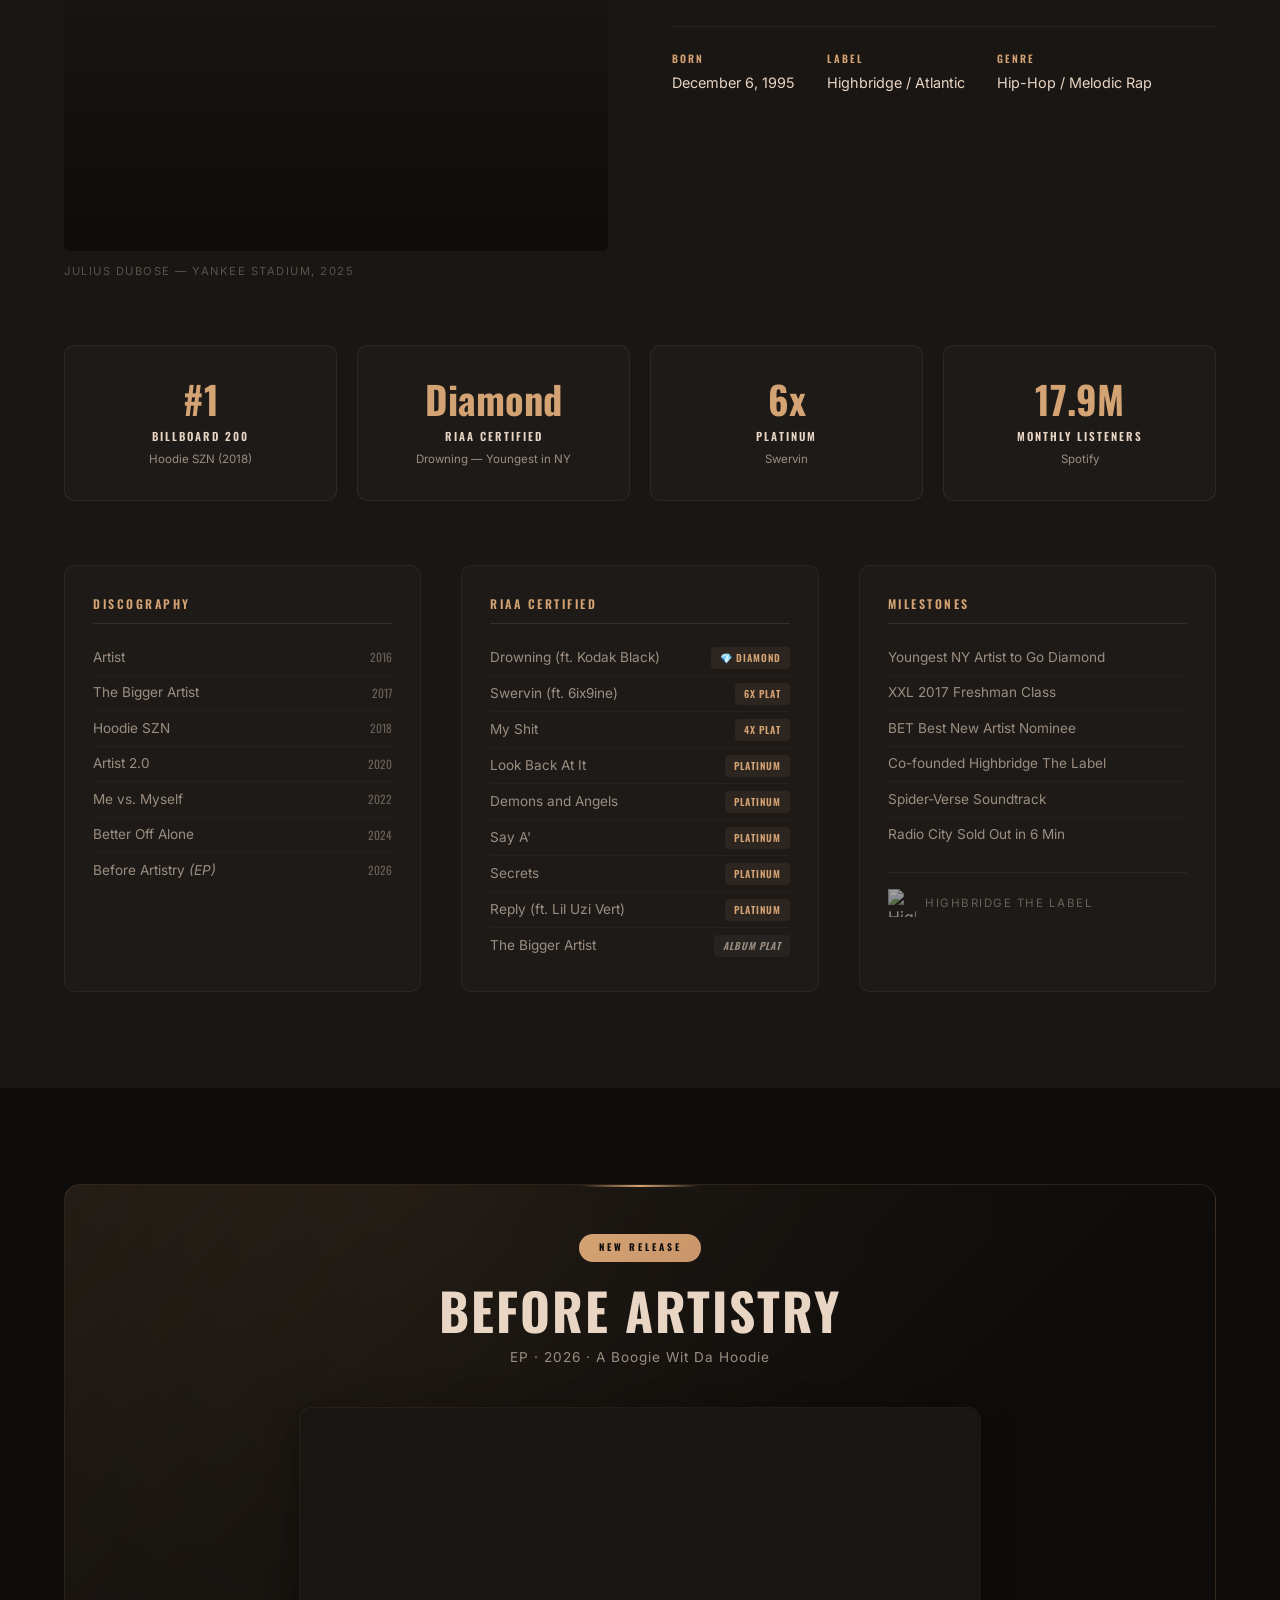
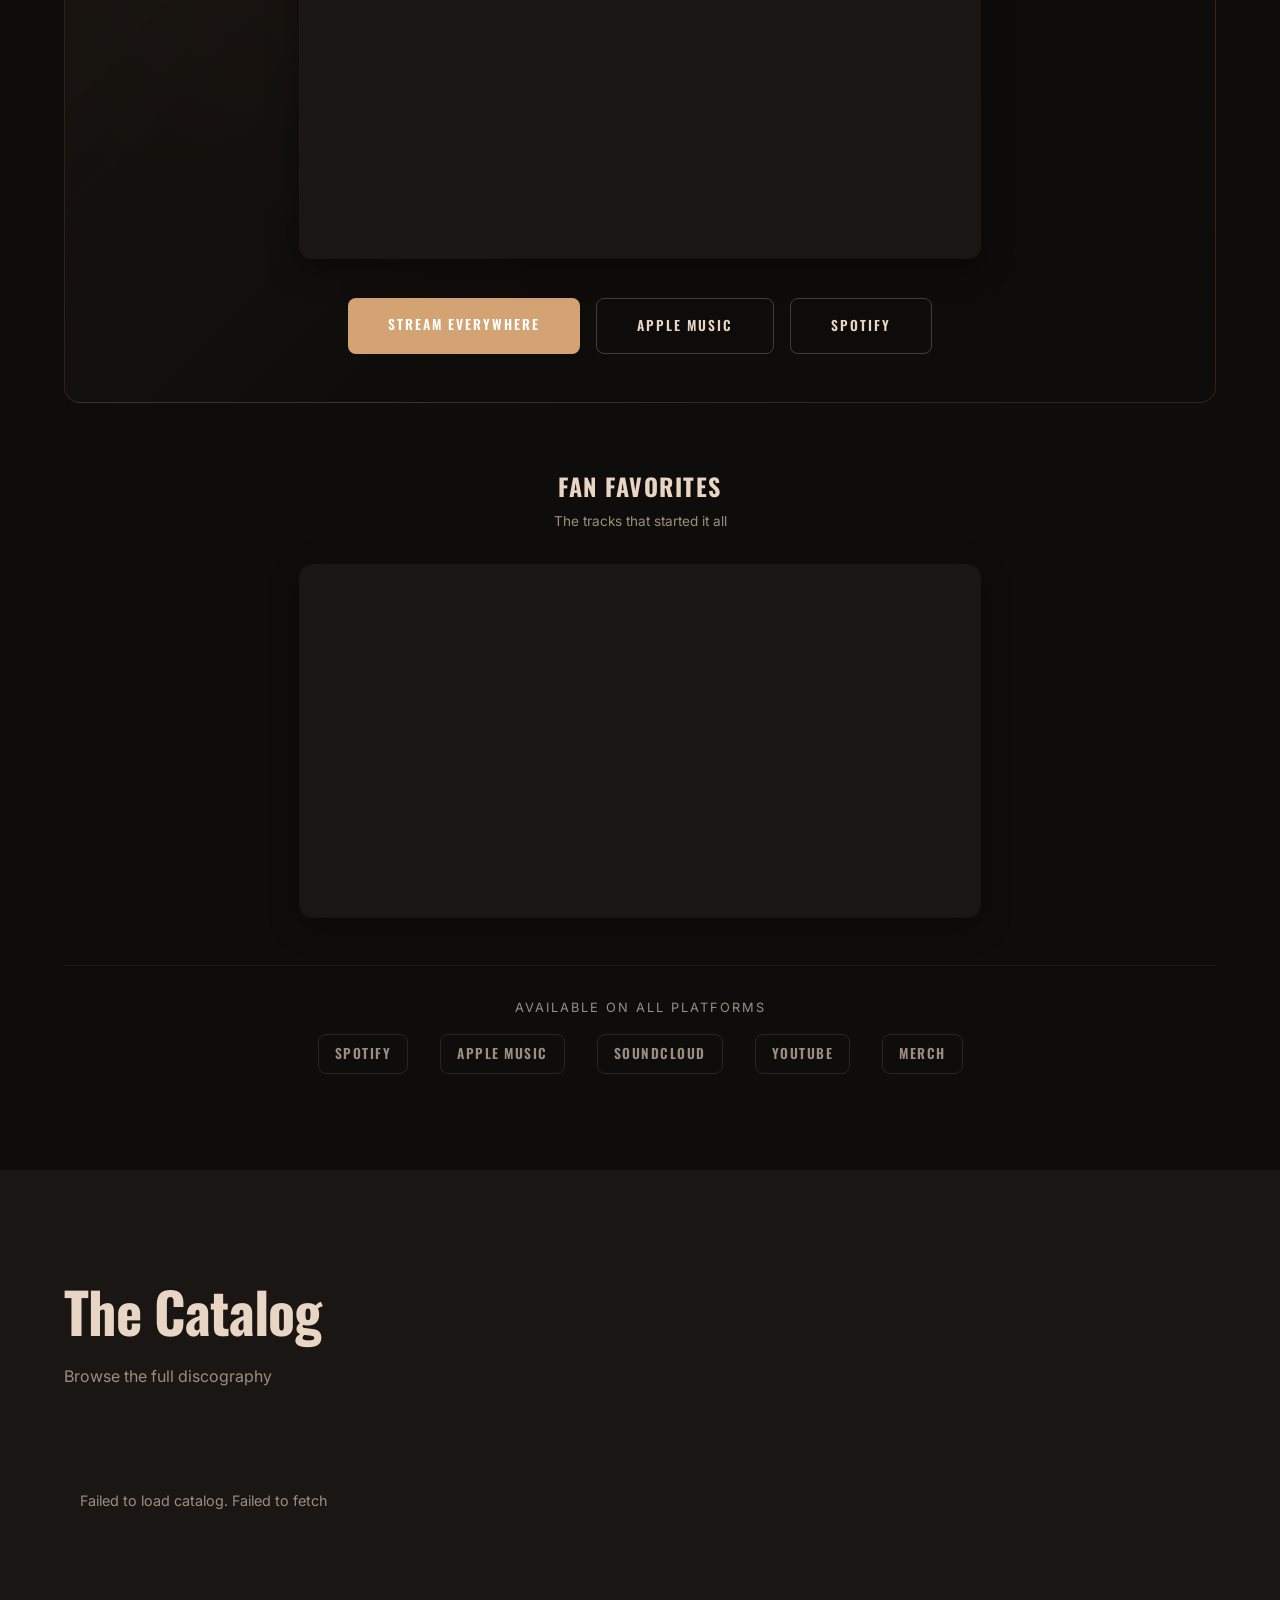
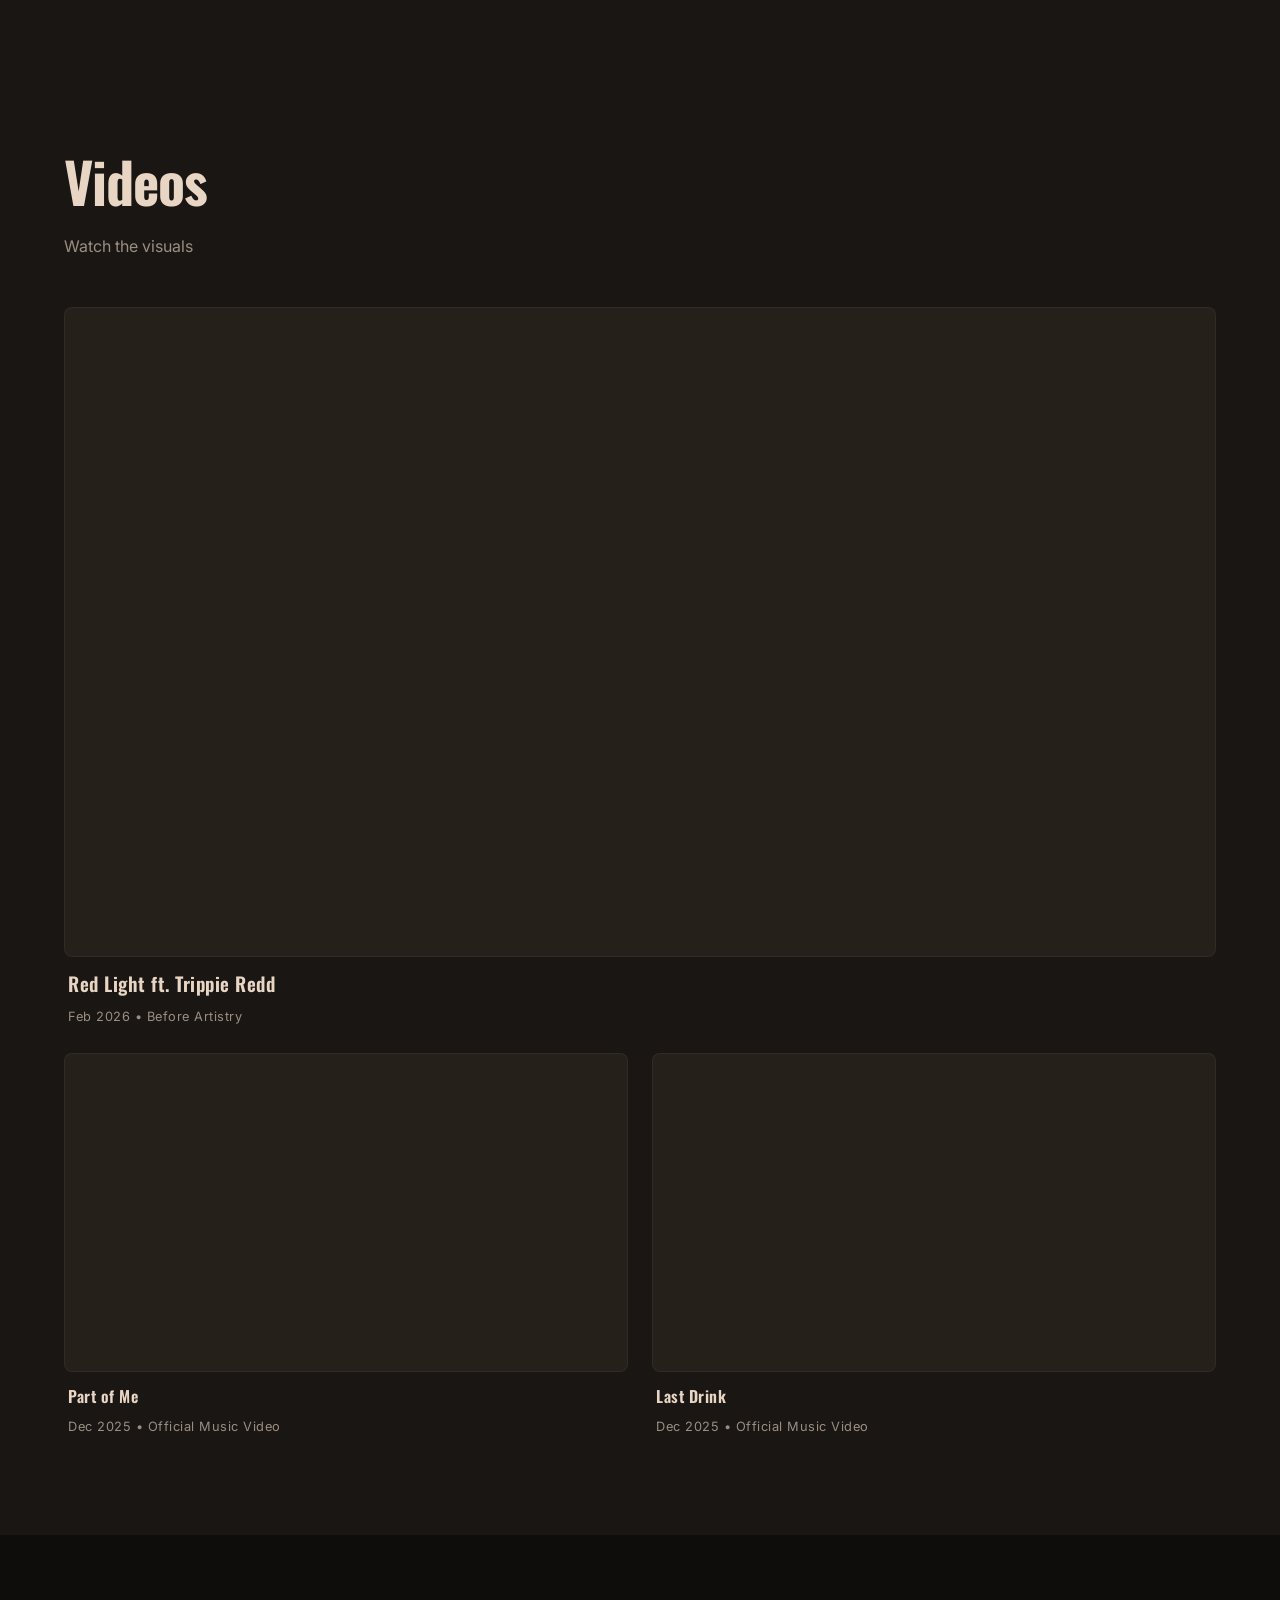
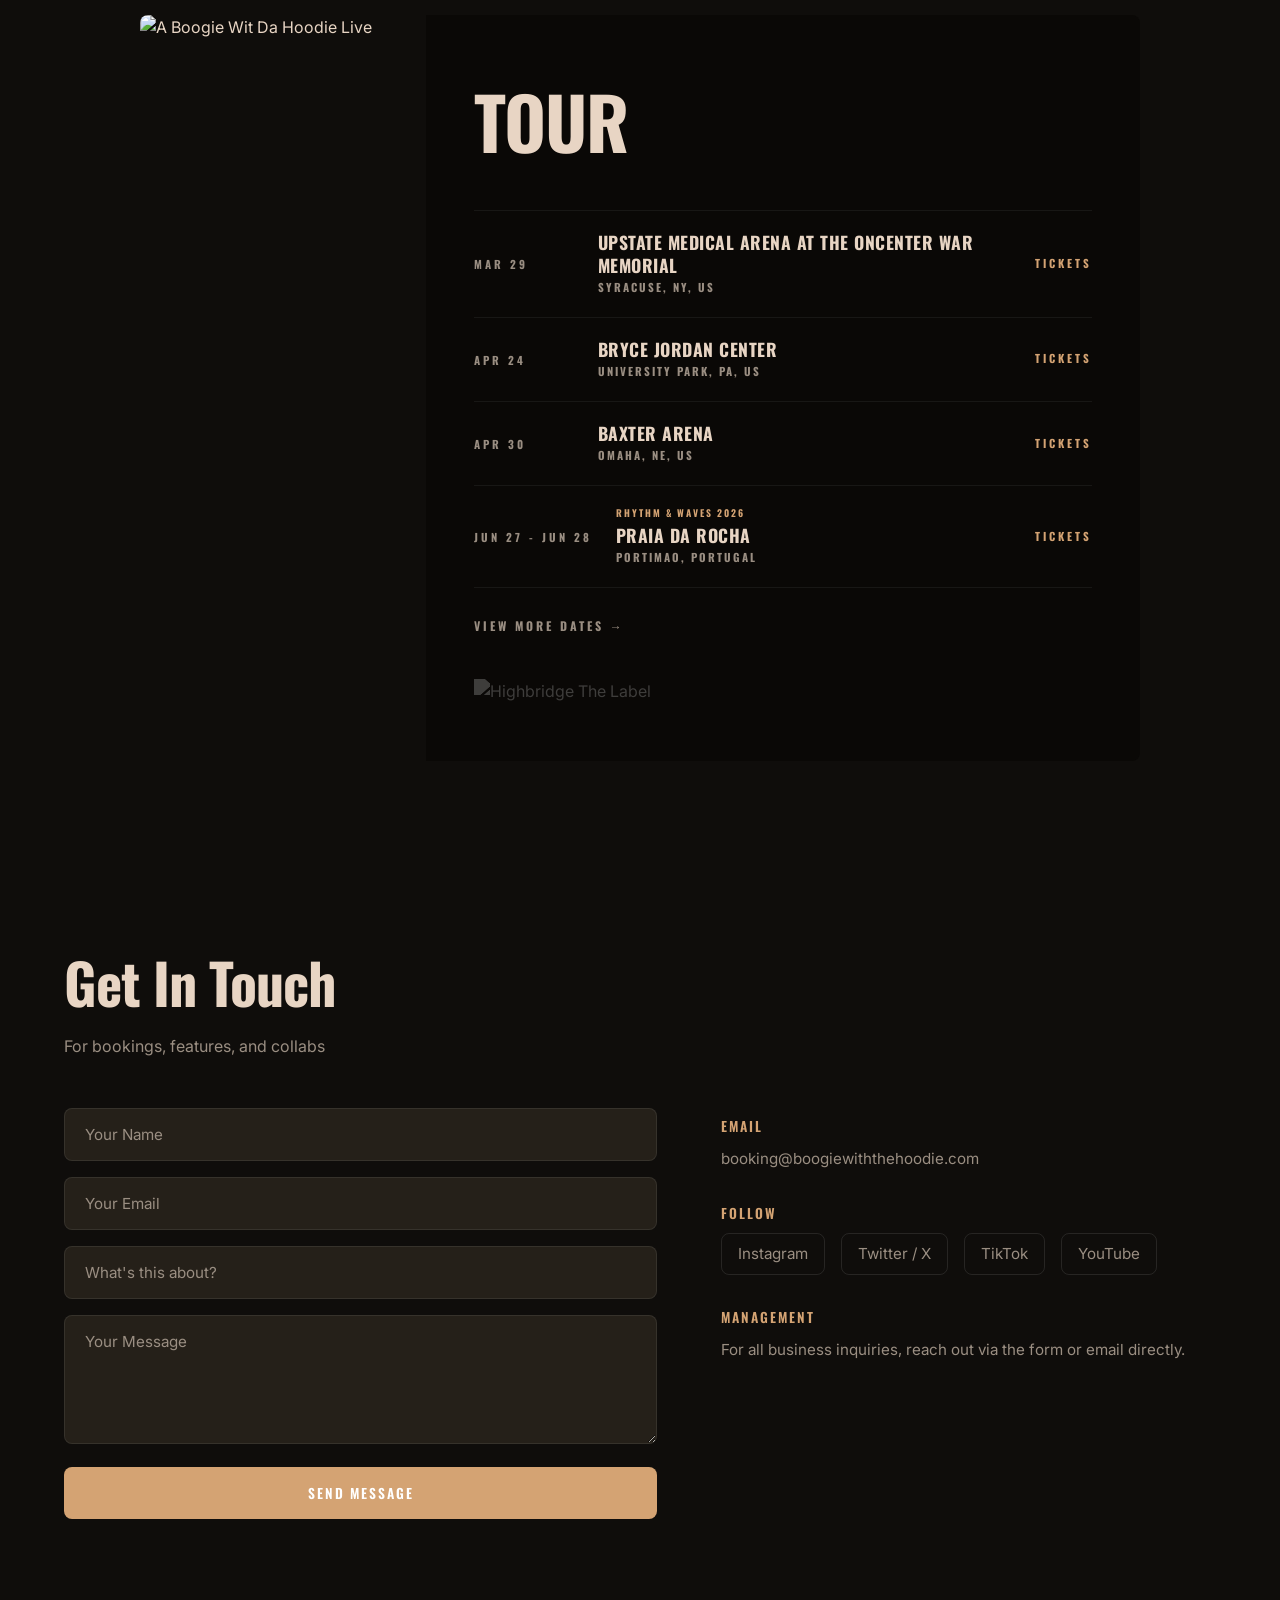
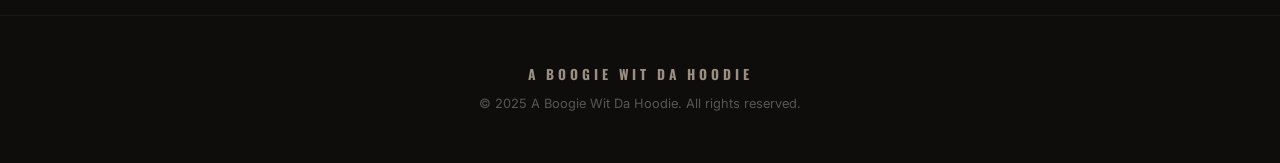
==== commit fb485ce8: "Update RIAA certifications, add snap-scroll pop-in, new tour photo, missing singles - Updated About " ====
--- a/index.html
+++ b/index.html
@@ -4,7 +4,7 @@
   <meta charset="UTF-8">
   <meta name="viewport" content="width=device-width, initial-scale=1.0">
   <title>A Boogie Wit Da Hoodie</title>
-  <link rel="stylesheet" href="style.css?v=5">
+  <link rel="stylesheet" href="style.css?v=6">
   <link rel="stylesheet" href="gate.css">
   <link rel="preconnect" href="https://fonts.googleapis.com">
   <link rel="preconnect" href="https://fonts.gstatic.com" crossorigin>
@@ -123,9 +123,9 @@
           <span class="stat-desc">Drowning &mdash; Youngest in NY</span>
         </div>
         <div class="about-stat-card">
-          <span class="stat-number">7x</span>
+          <span class="stat-number">6x</span>
           <span class="stat-label">Platinum</span>
-          <span class="stat-desc">Look Back At It</span>
+          <span class="stat-desc">Swervin</span>
         </div>
         <div class="about-stat-card">
           <span class="stat-number">17.9M</span>
@@ -149,14 +149,17 @@
           </ul>
         </div>
         <div class="about-fact-col">
-          <h4 class="fact-heading">Key Tracks</h4>
+          <h4 class="fact-heading">RIAA Certified</h4>
           <ul class="fact-list">
-            <li><span>Drowning (ft. Kodak Black)</span> <span class="fact-tag">Diamond</span></li>
-            <li><span>Look Back At It</span> <span class="fact-tag">7x Plat</span></li>
-            <li><span>Still Think About You</span> <span class="fact-tag">5x Plat</span></li>
-            <li><span>Jungle</span> <span class="fact-tag">5x Plat</span></li>
-            <li><span>Numbers (ft. Roddy Ricch)</span> <span class="fact-tag">Hot 100</span></li>
-            <li><span>Swervin (ft. 6ix9ine)</span> <span class="fact-tag">3x Plat</span></li>
+            <li><span>Drowning (ft. Kodak Black)</span> <span class="fact-tag">💎 Diamond</span></li>
+            <li><span>Swervin (ft. 6ix9ine)</span> <span class="fact-tag">6x Plat</span></li>
+            <li><span>My Shit</span> <span class="fact-tag">4x Plat</span></li>
+            <li><span>Look Back At It</span> <span class="fact-tag">Platinum</span></li>
+            <li><span>Demons and Angels</span> <span class="fact-tag">Platinum</span></li>
+            <li><span>Say A'</span> <span class="fact-tag">Platinum</span></li>
+            <li><span>Secrets</span> <span class="fact-tag">Platinum</span></li>
+            <li><span>Reply (ft. Lil Uzi Vert)</span> <span class="fact-tag">Platinum</span></li>
+            <li><span>The Bigger Artist</span> <span class="fact-tag fact-tag-album">Album Plat</span></li>
           </ul>
         </div>
         <div class="about-fact-col">
@@ -328,7 +331,7 @@
     <div class="container">
       <div class="tour-layout">
         <div class="tour-photo">
-          <img src="https://www.hot97.com/wp-content/uploads/sites/2/2026/02/GettyImages-2228928837.jpg" alt="A Boogie Wit Da Hoodie" class="tour-photo-img">
+          <img src="https://www.hot97.com/wp-content/uploads/sites/2/2025/04/GettyImages-2173610688.jpg" alt="A Boogie Wit Da Hoodie Live" class="tour-photo-img">
         </div>
         <div class="tour-dates">
           <h2 class="tour-heading">Tour</h2>
@@ -660,6 +663,6 @@
   })();
   </script>
 
-  <script src="script.js?v=5"></script>
+  <script src="script.js?v=6"></script>
 </body>
 </html>
--- a/style.css
+++ b/style.css
@@ -30,6 +30,7 @@
 html {
   scroll-behavior: smooth;
   font-size: 16px;
+  scroll-snap-type: y proximity;
 }
 
 body {
@@ -171,6 +172,7 @@
   display: flex;
   align-items: center;
   justify-content: center;
+  scroll-snap-align: start;
   text-align: center;
   background: var(--bg) url('https://beatroutemedia.com/wp-content/uploads/2022/12/A-Boogie-wit-da-Hoodie-In-Article-2.png') center top / cover no-repeat;
   overflow: hidden;
@@ -340,6 +342,7 @@
 /* --- Sections --- */
 .section {
   padding: 6rem 0;
+  scroll-snap-align: start;
 }
 
 .section-title {
@@ -633,6 +636,12 @@
   white-space: nowrap;
 }
 
+.fact-tag-album {
+  color: var(--text-muted);
+  background: rgba(255, 255, 255, 0.04);
+  font-style: italic;
+}
+
 .fact-list-plain li {
   justify-content: flex-start;
 }
@@ -663,20 +672,25 @@
   opacity: 0.6;
 }
 
-/* Staggered Scroll Reveal */
+/* Staggered Scroll Reveal — Pop-In */
 .about-spread .reveal,
 .about-stats-row .reveal,
 .about-facts-grid .reveal {
   opacity: 0;
-  transform: translateY(40px);
-  transition: opacity 0.7s ease, transform 0.7s ease;
+  transform: translateY(50px) scale(0.96);
+  filter: blur(4px);
+  transition:
+    opacity 0.7s cubic-bezier(0.16, 1, 0.3, 1),
+    transform 0.7s cubic-bezier(0.16, 1, 0.3, 1),
+    filter 0.7s cubic-bezier(0.16, 1, 0.3, 1);
 }
 
 .about-spread .reveal.visible,
 .about-stats-row .reveal.visible,
 .about-facts-grid .reveal.visible {
   opacity: 1;
-  transform: translateY(0);
+  transform: translateY(0) scale(1);
+  filter: blur(0);
 }
 
 /* Stagger the stat cards */
@@ -1247,20 +1261,34 @@
   50% { opacity: 1; }
 }
 
-/* Scroll reveal class */
+/* Scroll reveal class — dramatic pop-in */
 .reveal {
   opacity: 0;
-  transform: translateY(30px);
-  transition: opacity 0.6s ease, transform 0.6s ease;
+  transform: translateY(60px) scale(0.97);
+  filter: blur(4px);
+  transition:
+    opacity 0.7s cubic-bezier(0.16, 1, 0.3, 1),
+    transform 0.7s cubic-bezier(0.16, 1, 0.3, 1),
+    filter 0.7s cubic-bezier(0.16, 1, 0.3, 1);
 }
 
 .reveal.visible {
   opacity: 1;
-  transform: translateY(0);
+  transform: translateY(0) scale(1);
+  filter: blur(0);
 }
 
 /* --- Responsive --- */
 @media (max-width: 768px) {
+  html {
+    scroll-snap-type: none;
+  }
+
+  .reveal {
+    transform: translateY(40px);
+    filter: none;
+  }
+
   .nav-toggle {
     display: flex;
   }
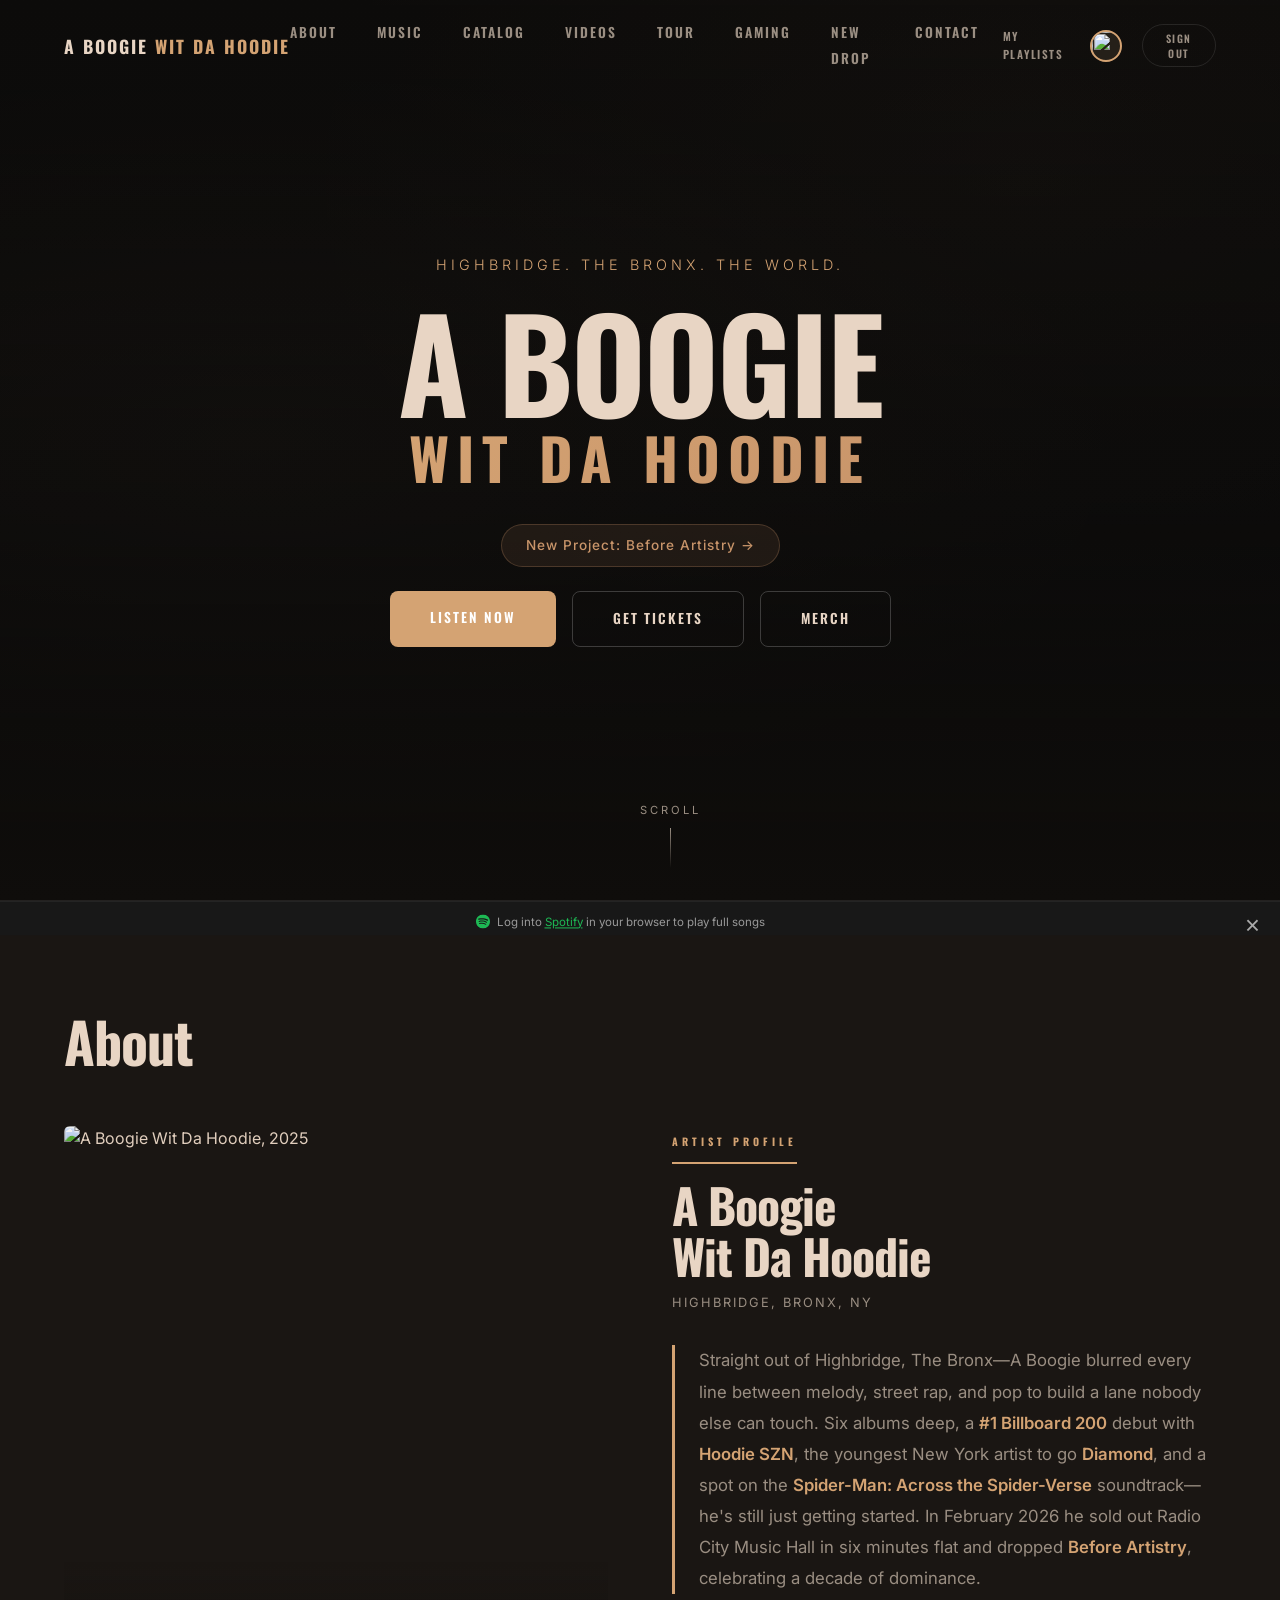
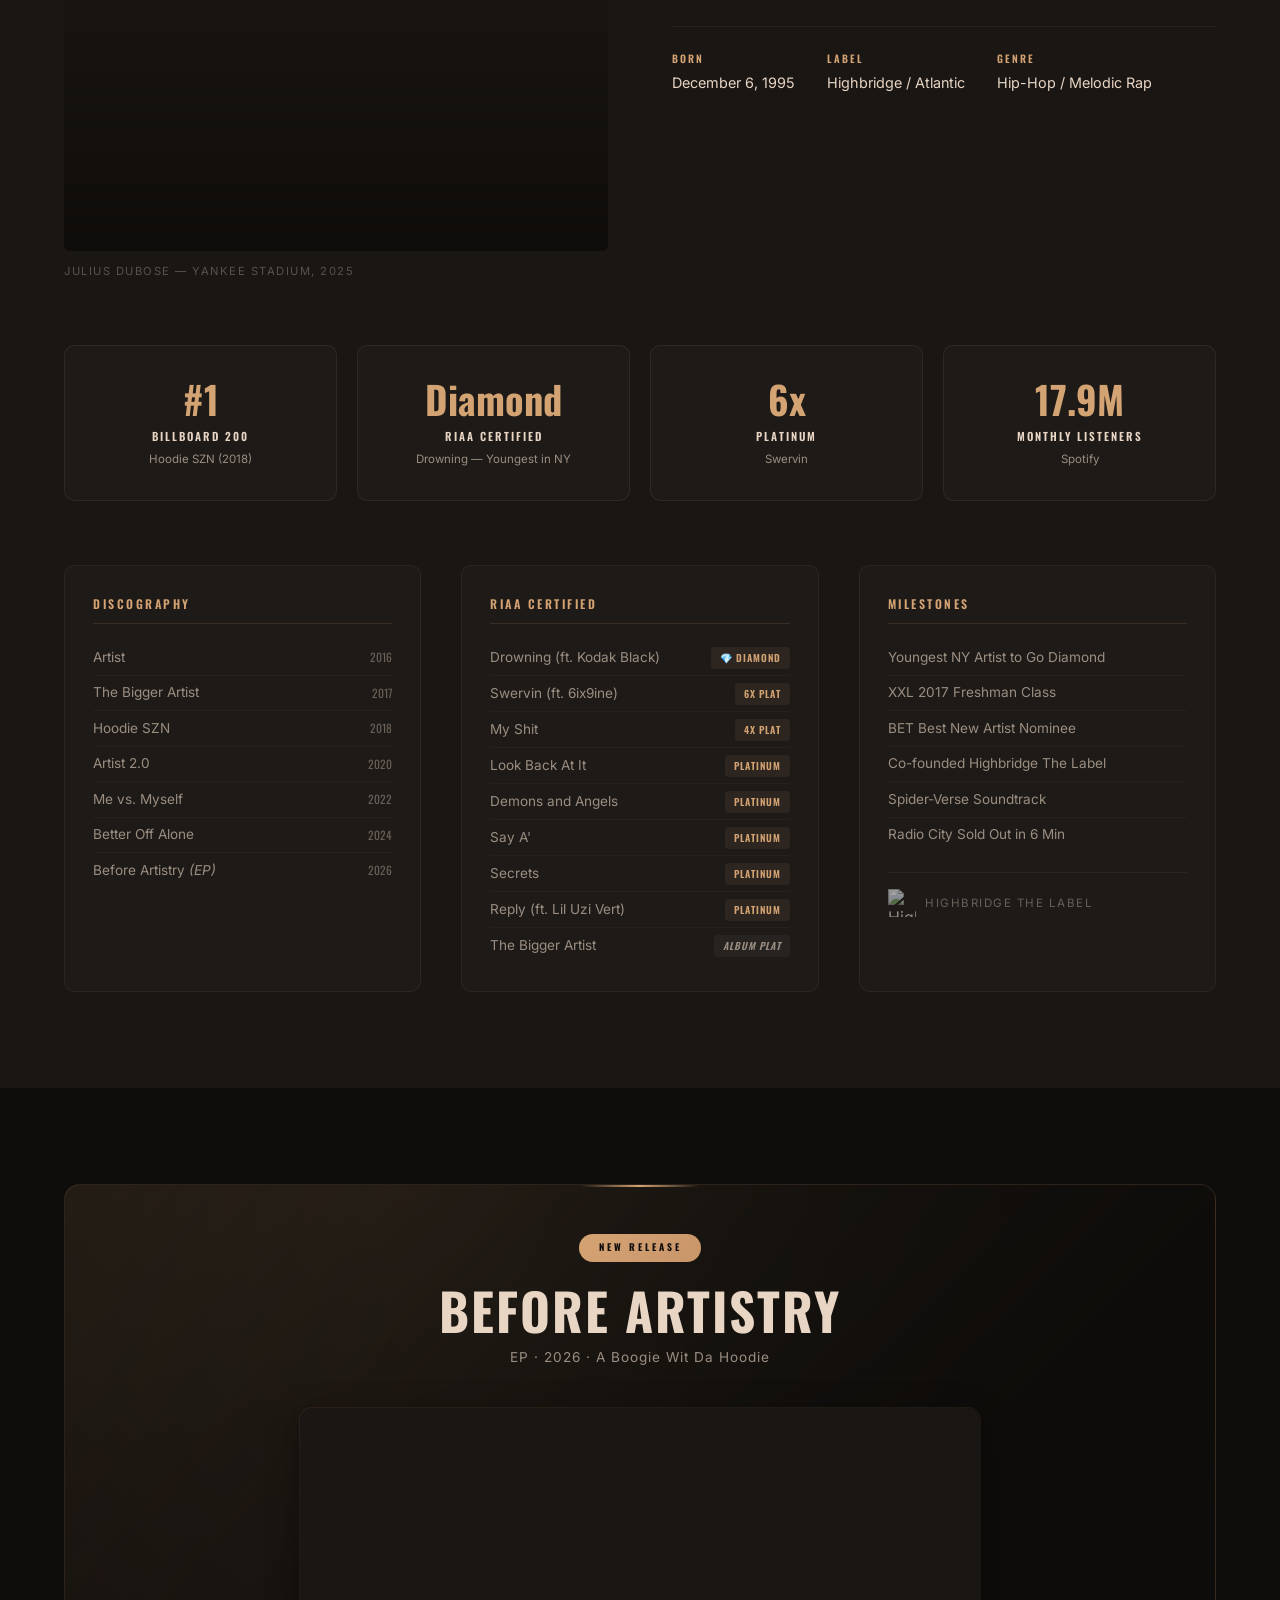
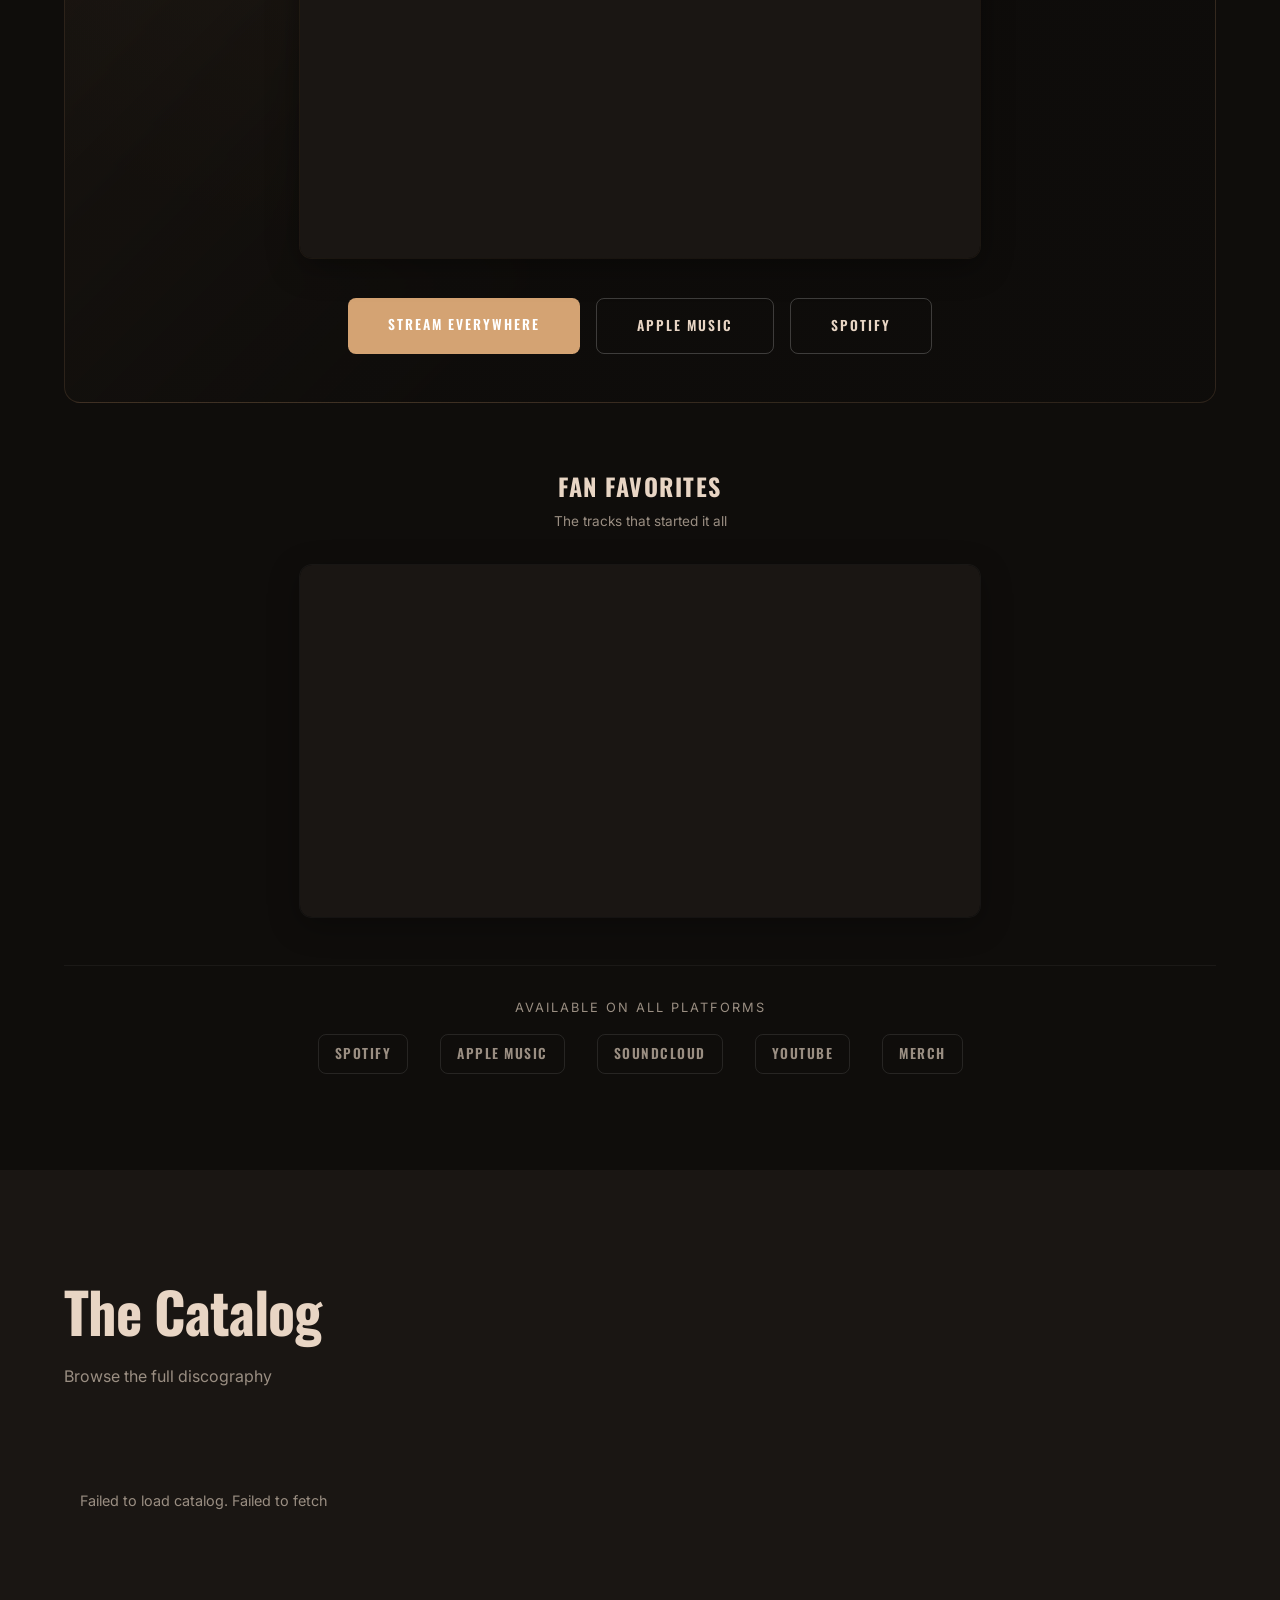
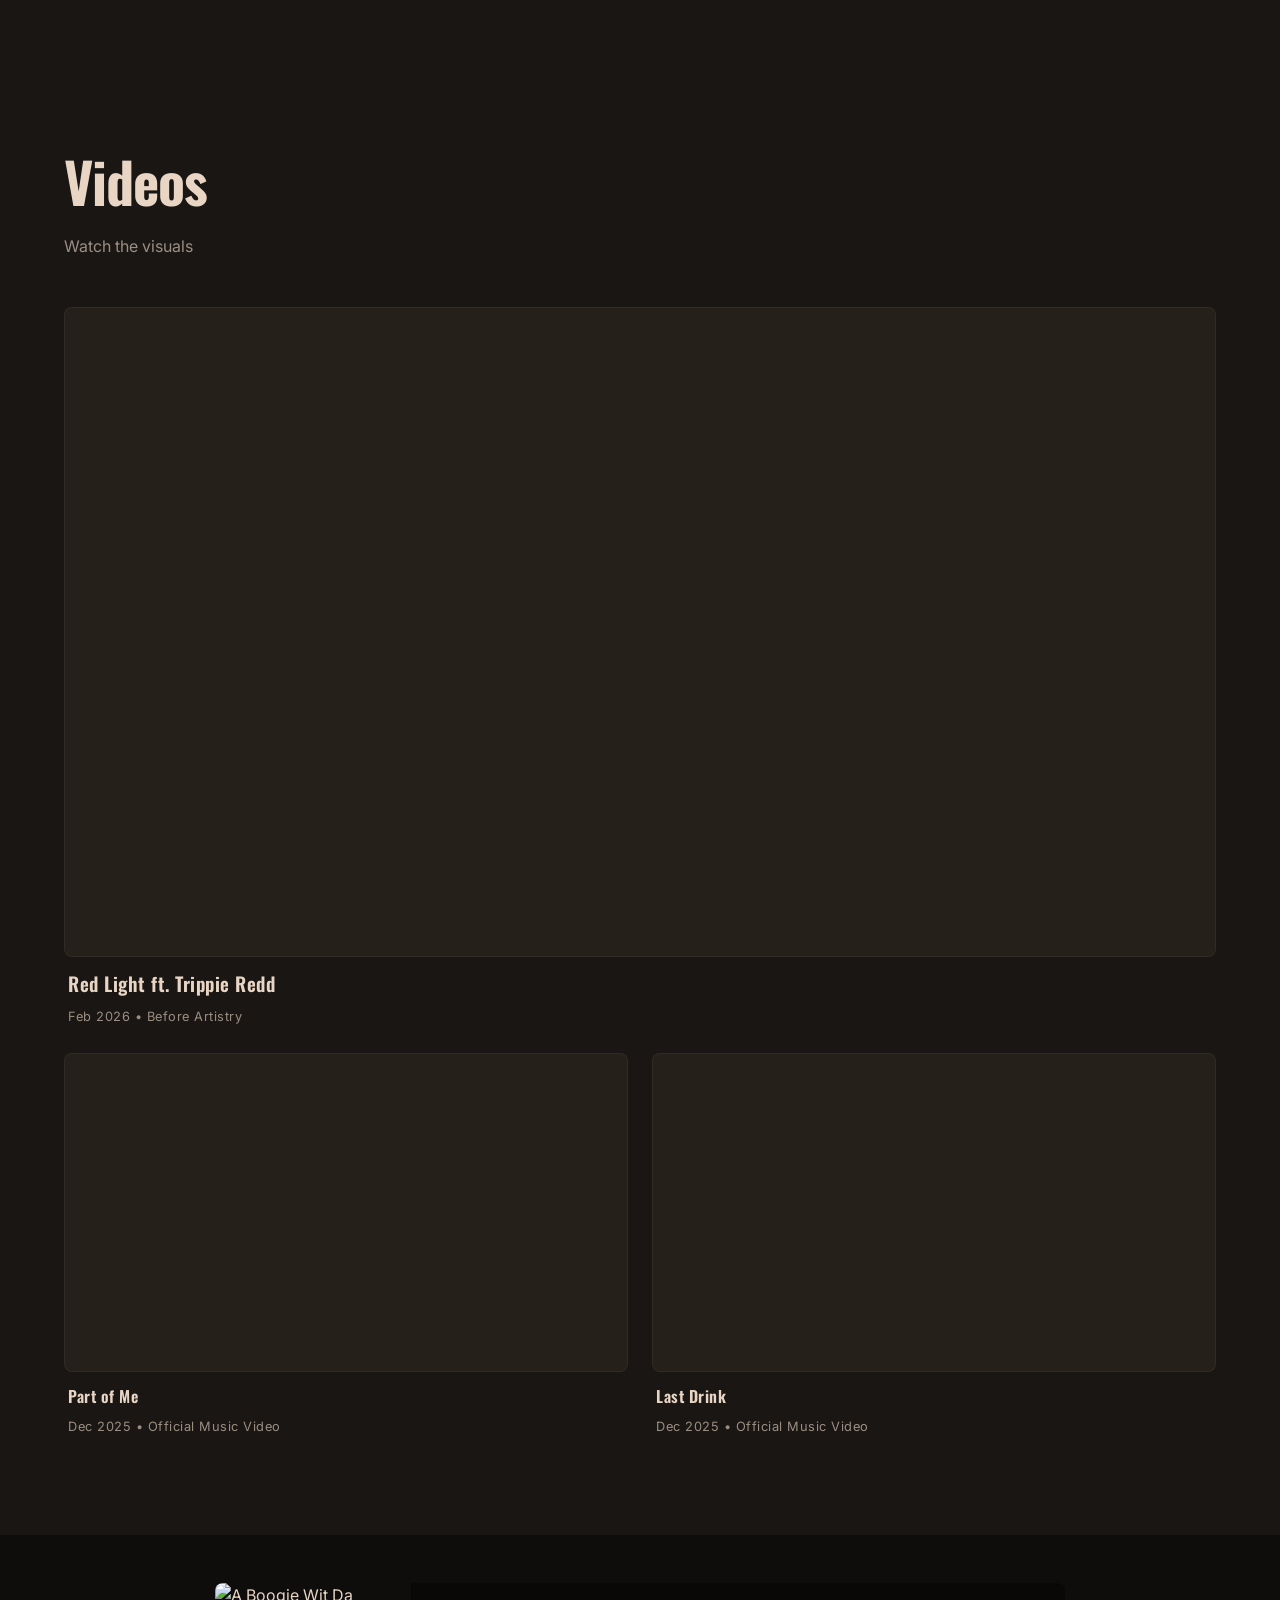
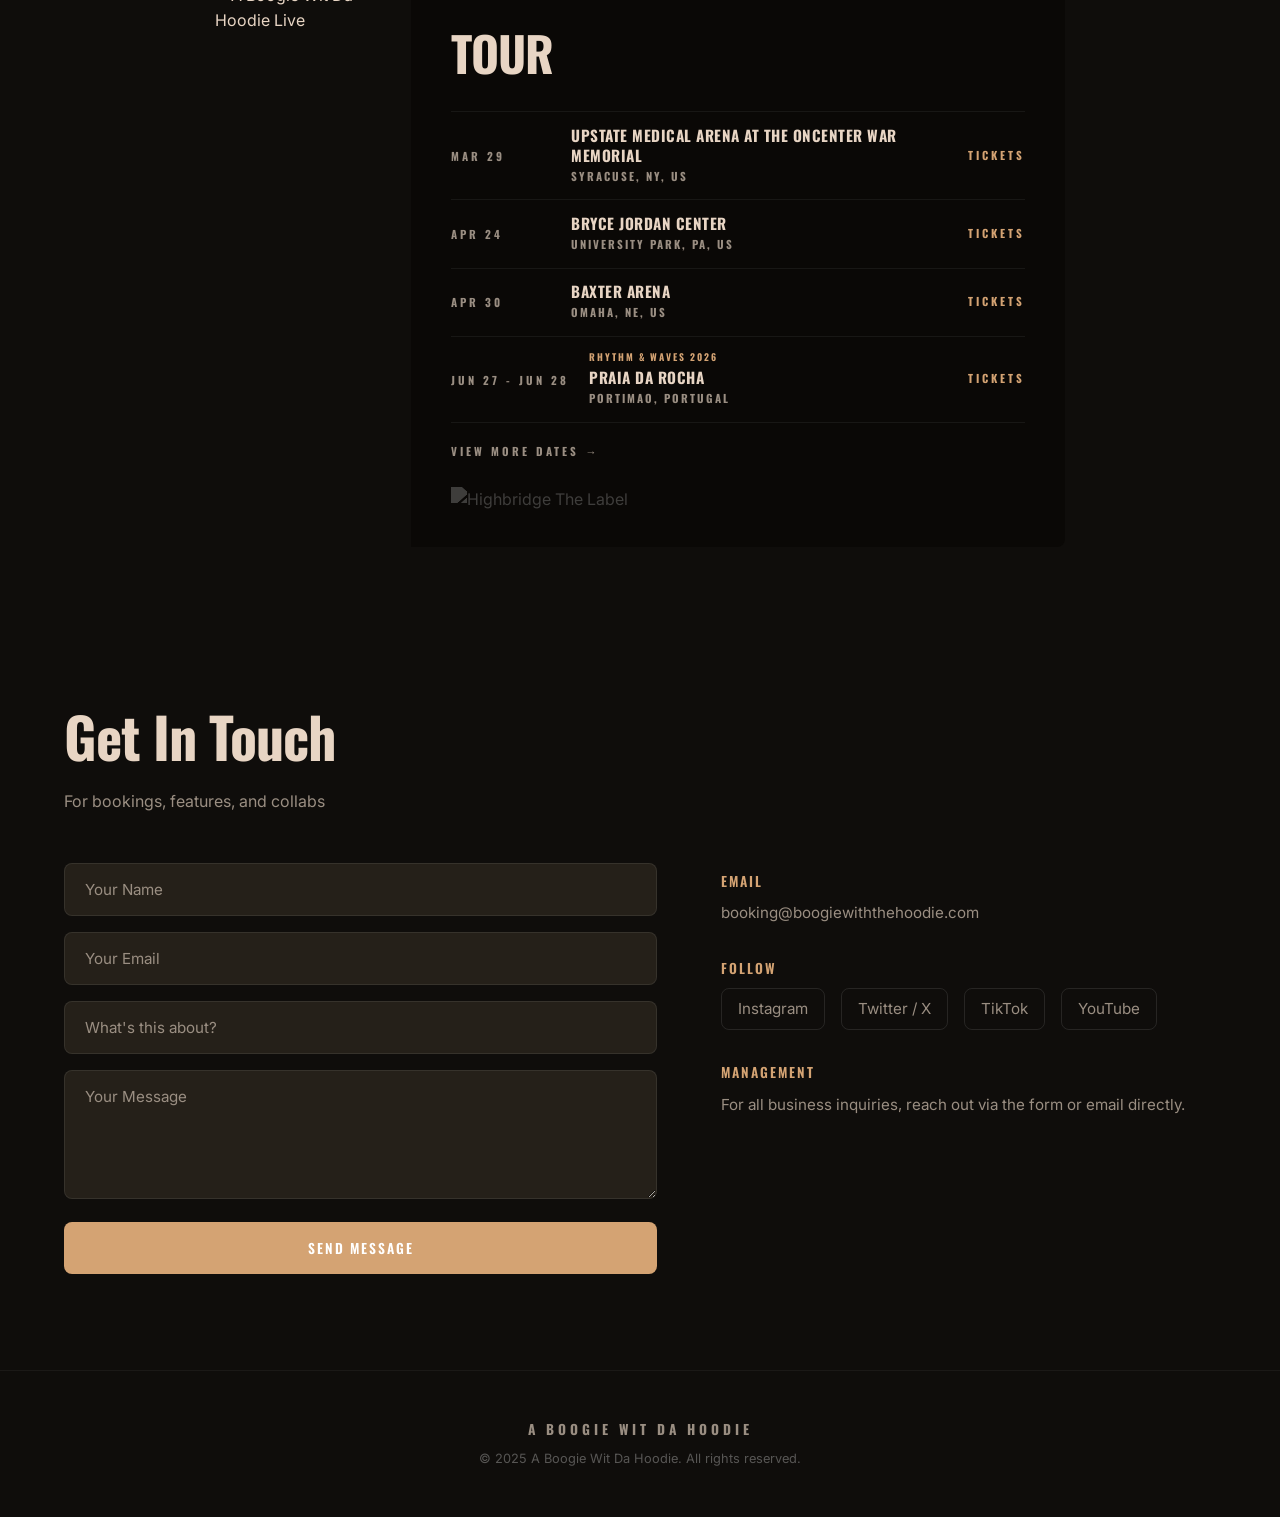
==== commit aba73532: "Swap tour photo to Ticketmaster setlist image, shrink tour section - New tour photo from Ticketmaste" ====
--- a/index.html
+++ b/index.html
@@ -4,7 +4,7 @@
   <meta charset="UTF-8">
   <meta name="viewport" content="width=device-width, initial-scale=1.0">
   <title>A Boogie Wit Da Hoodie</title>
-  <link rel="stylesheet" href="style.css?v=6">
+  <link rel="stylesheet" href="style.css?v=7">
   <link rel="stylesheet" href="gate.css">
   <link rel="preconnect" href="https://fonts.googleapis.com">
   <link rel="preconnect" href="https://fonts.gstatic.com" crossorigin>
@@ -331,7 +331,7 @@
     <div class="container">
       <div class="tour-layout">
         <div class="tour-photo">
-          <img src="https://www.hot97.com/wp-content/uploads/sites/2/2025/04/GettyImages-2173610688.jpg" alt="A Boogie Wit Da Hoodie Live" class="tour-photo-img">
+          <img src="https://blog.ticketmaster.com/wp-content/uploads/a-boogie-wit-da-hoodie-setlist-.png" alt="A Boogie Wit Da Hoodie Live" class="tour-photo-img">
         </div>
         <div class="tour-dates">
           <h2 class="tour-heading">Tour</h2>
--- a/style.css
+++ b/style.css
@@ -953,14 +953,14 @@
 /* --- Tour Section --- */
 .tour {
   background: var(--bg);
-  padding: 5rem 0;
+  padding: 3rem 0;
 }
 
 .tour-layout {
   display: grid;
-  grid-template-columns: 0.4fr 1fr;
+  grid-template-columns: 0.3fr 1fr;
   gap: 0;
-  max-width: 1000px;
+  max-width: 850px;
   margin: 0 auto;
   overflow: hidden;
   border-radius: var(--radius);
@@ -969,6 +969,7 @@
 .tour-photo {
   position: relative;
   overflow: hidden;
+  max-height: 380px;
 }
 
 .tour-photo-img {
@@ -980,17 +981,17 @@
 
 .tour-dates {
   background: #0a0806;
-  padding: 3rem 3rem 2rem;
+  padding: 2rem 2.5rem 1.5rem;
 }
 
 .tour-heading {
   font-family: var(--font-display);
-  font-size: clamp(3rem, 6vw, 4.5rem);
+  font-size: clamp(2rem, 4vw, 3rem);
   font-weight: 700;
   text-transform: uppercase;
   color: var(--text);
   letter-spacing: -1px;
-  margin-bottom: 2rem;
+  margin-bottom: 1.25rem;
 }
 
 .tour-list {
@@ -1001,8 +1002,8 @@
 .tour-row {
   display: flex;
   align-items: center;
-  gap: 1.5rem;
-  padding: 1.25rem 0;
+  gap: 1.25rem;
+  padding: 0.85rem 0;
   border-top: 1px solid rgba(255, 255, 255, 0.06);
   text-decoration: none;
   transition: background 0.2s ease;
@@ -1048,7 +1049,7 @@
 
 .tour-venue {
   font-family: var(--font-display);
-  font-size: 1.1rem;
+  font-size: 0.95rem;
   font-weight: 700;
   text-transform: uppercase;
   color: var(--text);
@@ -1084,12 +1085,12 @@
   display: inline-flex;
   align-items: center;
   font-family: var(--font-display);
-  font-size: 0.75rem;
+  font-size: 0.7rem;
   font-weight: 700;
   letter-spacing: 3px;
   text-transform: uppercase;
   color: var(--text-muted);
-  margin-top: 1.75rem;
+  margin-top: 1.25rem;
   transition: color var(--transition);
 }
 
@@ -1098,7 +1099,7 @@
 }
 
 .tour-hbtl {
-  margin-top: 2.5rem;
+  margin-top: 1.5rem;
   opacity: 0.25;
   transition: opacity 0.3s ease;
 }
@@ -1108,7 +1109,7 @@
 }
 
 .tour-hbtl-logo {
-  height: 50px;
+  height: 36px;
   width: auto;
   filter: brightness(0) invert(0.85);
 }
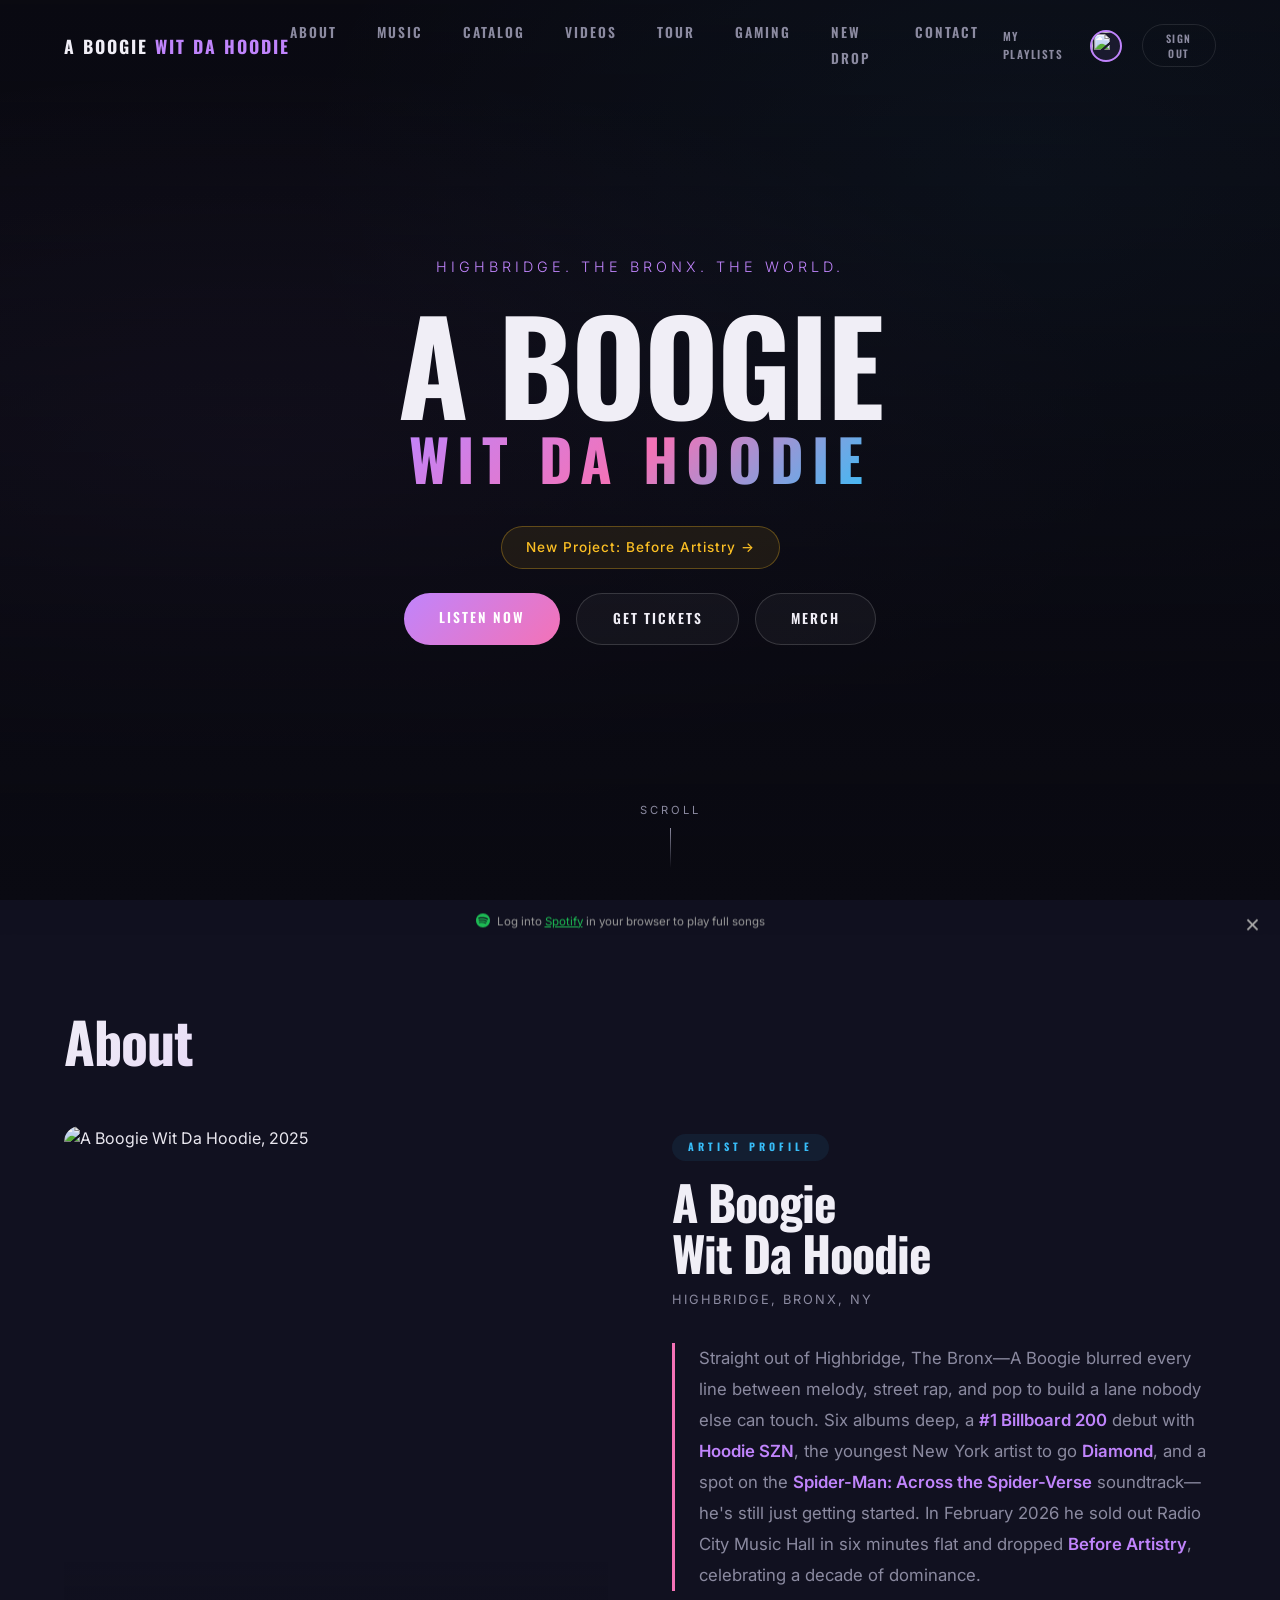
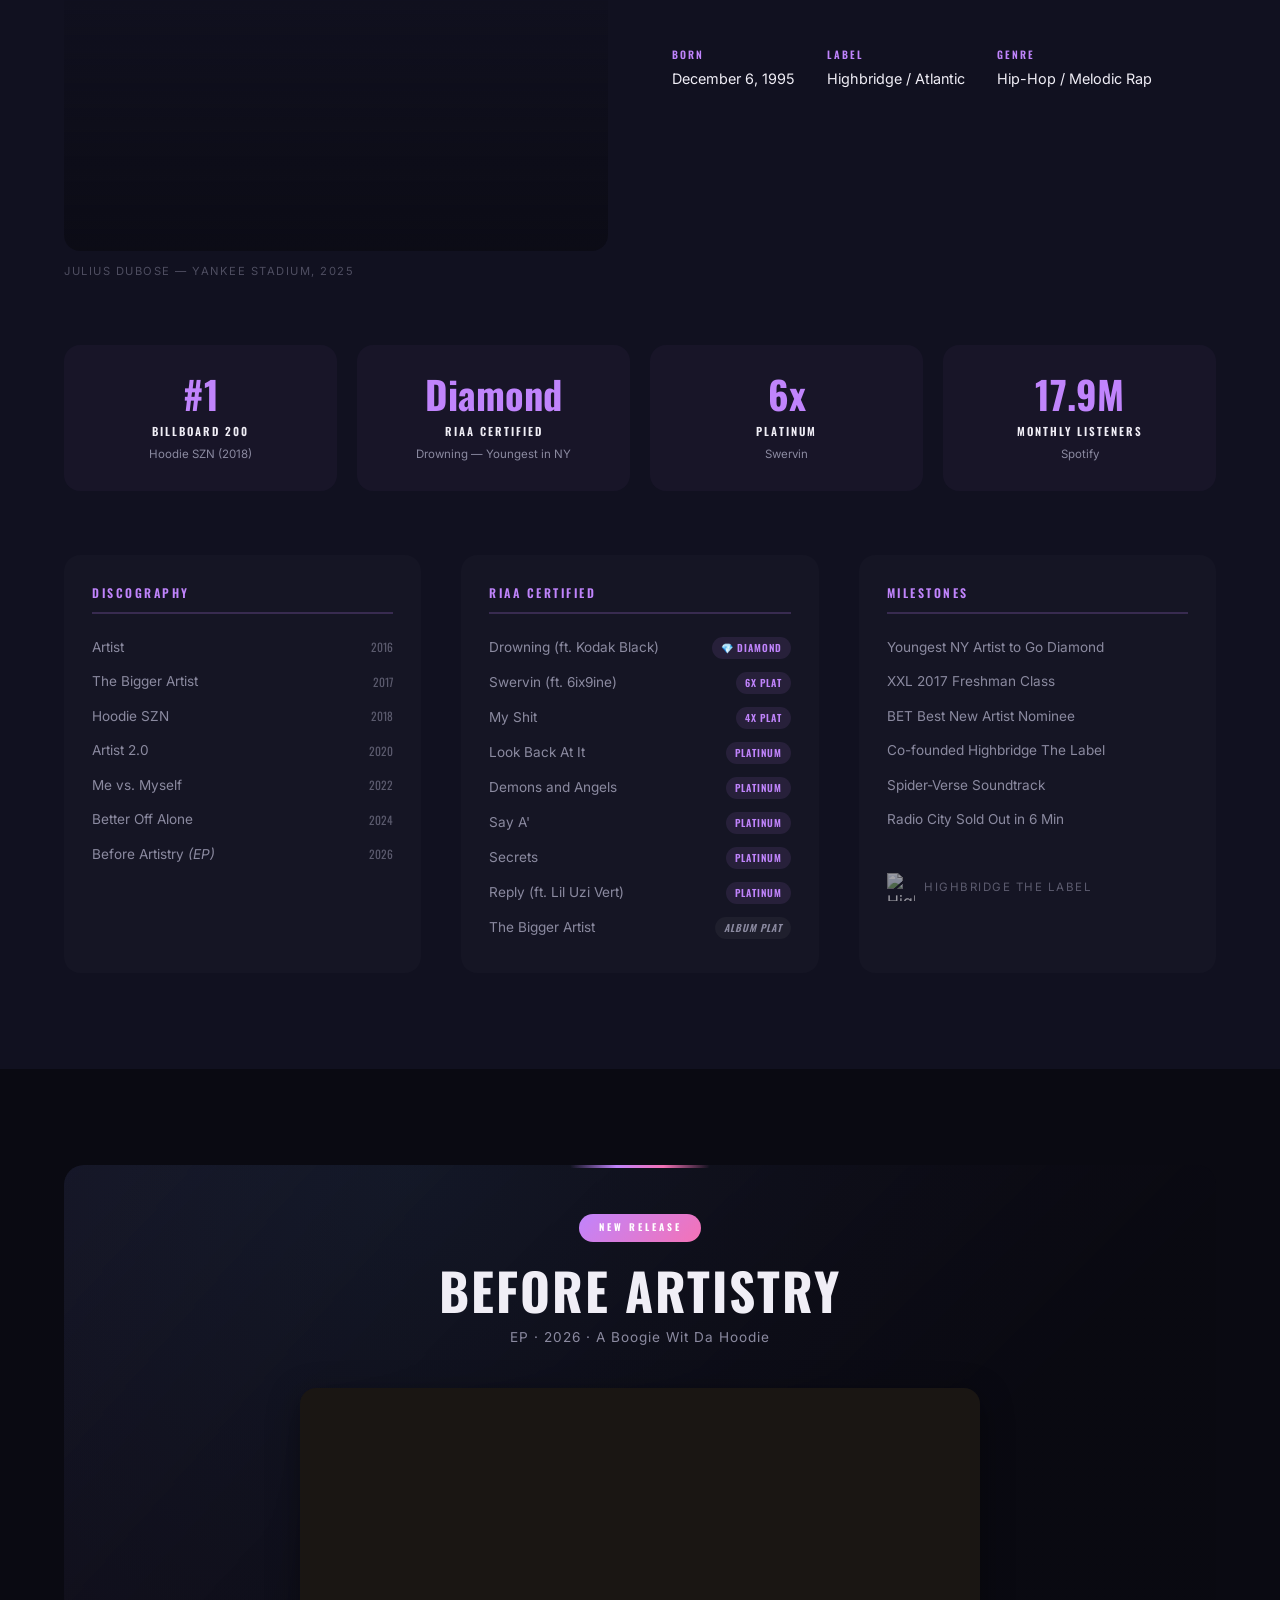
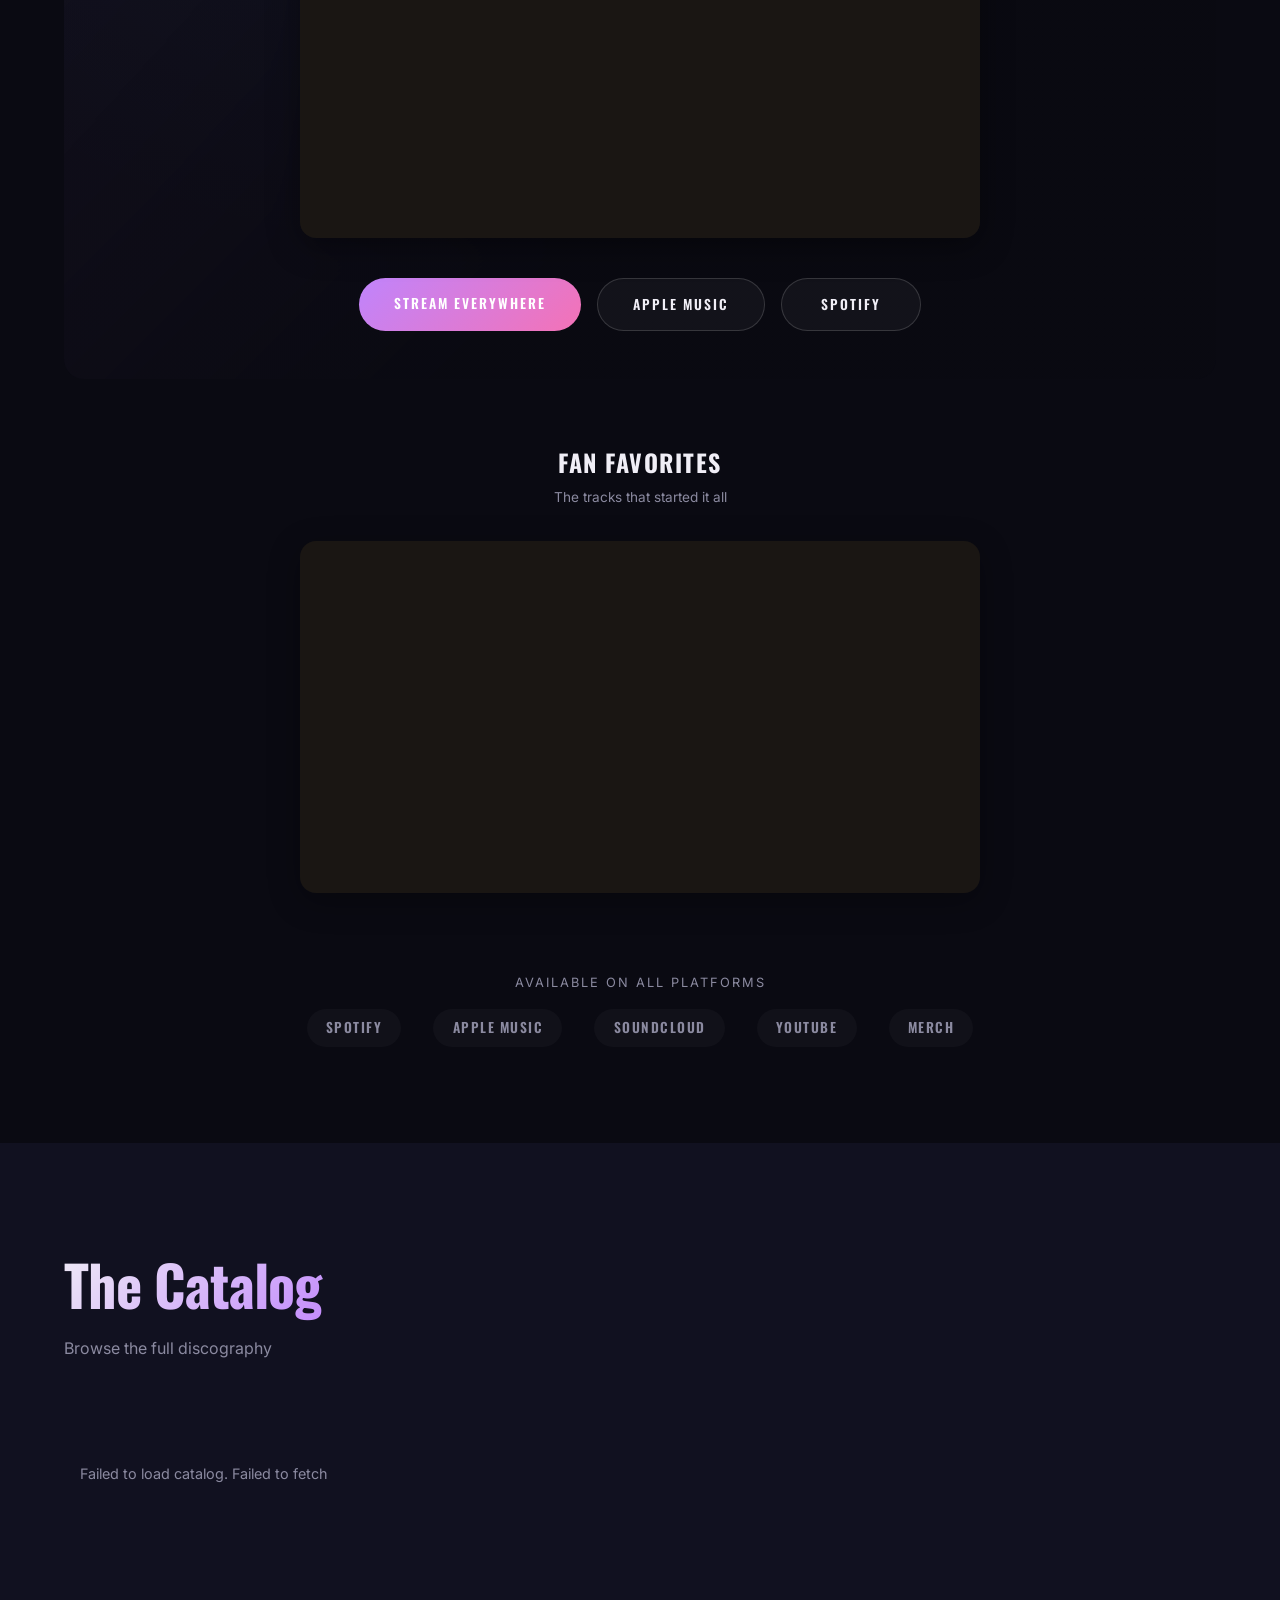
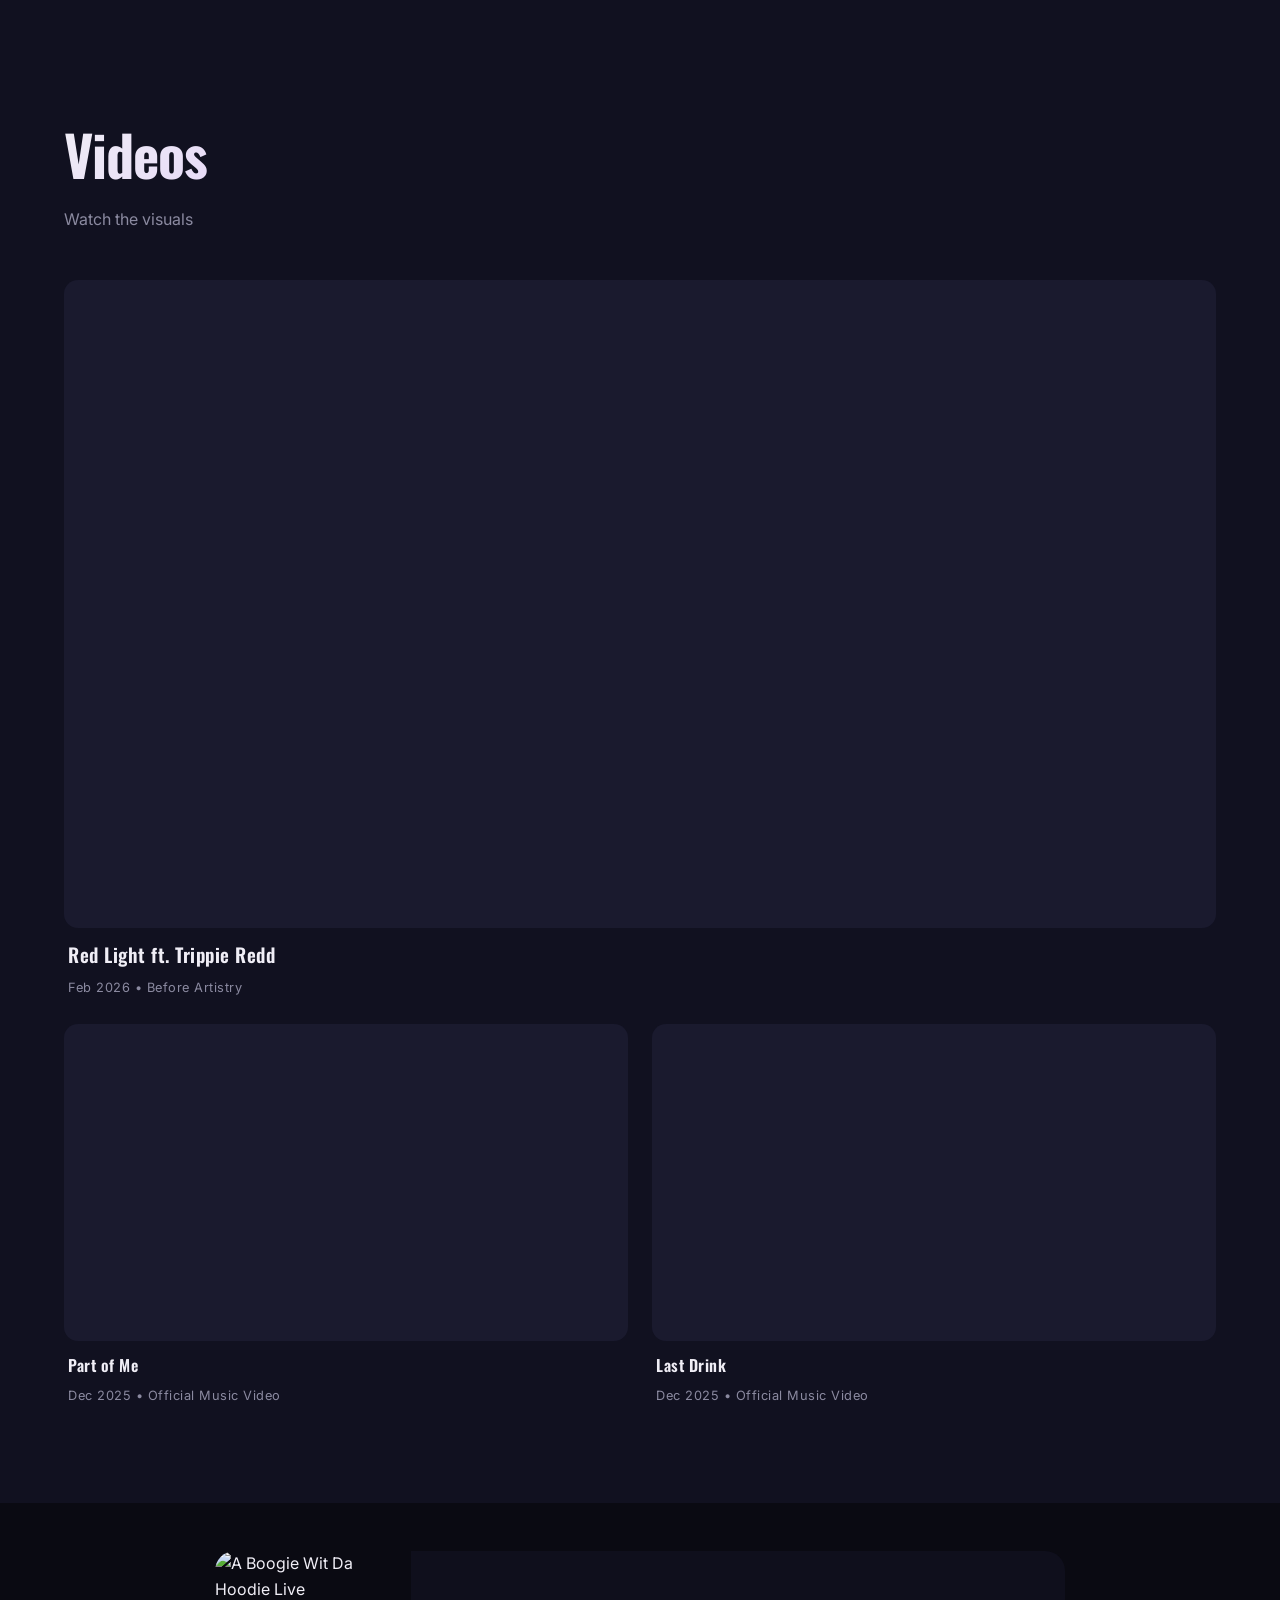
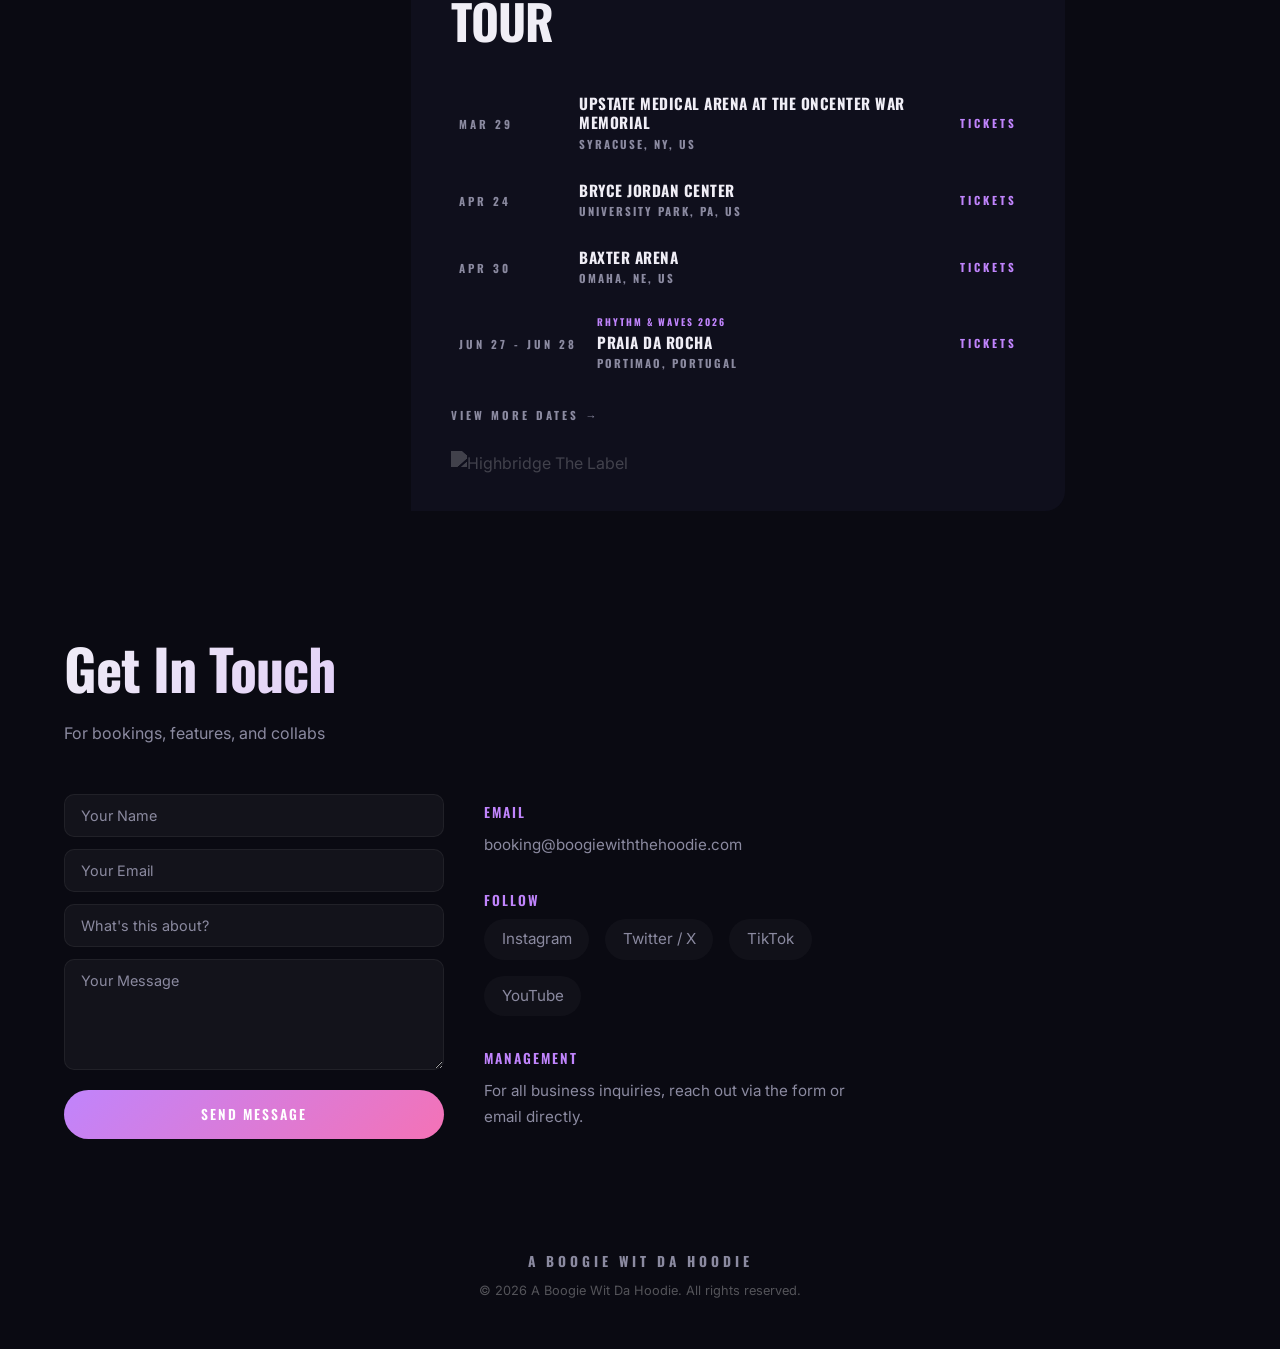
==== commit 33024a9d: "2026 cartoon vibe overhaul: purple/neon palette, remove boxy borders, smaller gate & contact form - " ====
--- a/index.html
+++ b/index.html
@@ -4,7 +4,7 @@
   <meta charset="UTF-8">
   <meta name="viewport" content="width=device-width, initial-scale=1.0">
   <title>A Boogie Wit Da Hoodie</title>
-  <link rel="stylesheet" href="style.css?v=7">
+  <link rel="stylesheet" href="style.css?v=8">
   <link rel="stylesheet" href="gate.css">
   <link rel="preconnect" href="https://fonts.googleapis.com">
   <link rel="preconnect" href="https://fonts.gstatic.com" crossorigin>
@@ -425,8 +425,8 @@
             <h3>Follow</h3>
             <div class="social-links">
               <a href="https://www.instagram.com/aboogievsartist/" target="_blank" class="social-link" aria-label="Instagram">Instagram</a>
-              <a href="#" class="social-link" aria-label="Twitter">Twitter / X</a>
-              <a href="#" class="social-link" aria-label="TikTok">TikTok</a>
+              <a href="https://x.com/ArtistHBTL" target="_blank" class="social-link" aria-label="Twitter / X">Twitter / X</a>
+              <a href="https://www.tiktok.com/@aboogievsartist" target="_blank" class="social-link" aria-label="TikTok">TikTok</a>
               <a href="https://www.youtube.com/channel/UCfgsFOdVScKetBXYrFNr5LQ" target="_blank" class="social-link" aria-label="YouTube">YouTube</a>
             </div>
           </div>
@@ -444,7 +444,7 @@
     <div class="container">
       <div class="footer-content">
         <p class="footer-logo">A BOOGIE WIT DA HOODIE</p>
-        <p class="footer-copy">&copy; 2025 A Boogie Wit Da Hoodie. All rights reserved.</p>
+        <p class="footer-copy">&copy; 2026 A Boogie Wit Da Hoodie. All rights reserved.</p>
       </div>
     </div>
   </footer>
@@ -663,6 +663,6 @@
   })();
   </script>
 
-  <script src="script.js?v=6"></script>
+  <script src="script.js?v=7"></script>
 </body>
 </html>
--- a/style.css
+++ b/style.css
@@ -1,6 +1,6 @@
 /* ============================================
    A BOOGIE WIT DA HOODIE — Landing Page Styles
-   Before Artistry Palette: Earth Tones
+   2026 Cartoon / Illustration Vibe
    ============================================ */
 
 /* --- Reset & Base --- */
@@ -13,18 +13,22 @@
 }
 
 :root {
-  --bg: #0f0d0b;
-  --bg-light: #1a1613;
-  --bg-card: #252019;
-  --text: #e8d5c4;
-  --text-muted: #9a8e82;
-  --accent: #d4a373;
-  --accent-hover: #e2b88a;
-  --gold: #c9956a;
+  --bg: #0a0a12;
+  --bg-light: #111120;
+  --bg-card: #1a1a2e;
+  --text: #f0eef6;
+  --text-muted: #8b8aa0;
+  --accent: #c084fc;
+  --accent-hover: #d8b4fe;
+  --gold: #fbbf24;
+  --neon-blue: #38bdf8;
+  --neon-pink: #f472b6;
+  --neon-green: #4ade80;
   --font-display: 'Oswald', sans-serif;
   --font-body: 'Inter', sans-serif;
-  --radius: 8px;
+  --radius: 14px;
   --transition: 0.3s ease;
+  --glow: 0 0 20px rgba(192, 132, 252, 0.15);
 }
 
 html {
@@ -75,10 +79,10 @@
 }
 
 .nav.scrolled {
-  background: rgba(10, 10, 10, 0.95);
-  backdrop-filter: blur(10px);
+  background: rgba(10, 10, 18, 0.92);
+  backdrop-filter: blur(14px);
   padding: 0.75rem 0;
-  border-bottom: 1px solid rgba(255, 255, 255, 0.05);
+  border-bottom: 1px solid rgba(192, 132, 252, 0.1);
 }
 
 .nav-container {
@@ -183,15 +187,15 @@
   position: absolute;
   inset: 0;
   background:
-    radial-gradient(ellipse at 20% 50%, rgba(212, 163, 115, 0.08) 0%, transparent 60%),
-    radial-gradient(ellipse at 80% 20%, rgba(201, 149, 106, 0.06) 0%, transparent 50%);
+    radial-gradient(ellipse at 20% 50%, rgba(192, 132, 252, 0.1) 0%, transparent 60%),
+    radial-gradient(ellipse at 80% 20%, rgba(56, 189, 248, 0.08) 0%, transparent 50%);
 }
 
 .hero-overlay {
   position: absolute;
   inset: 0;
   background:
-    linear-gradient(180deg, rgba(10, 10, 10, 0.5) 0%, rgba(10, 10, 10, 0.7) 60%, var(--bg) 100%);
+    linear-gradient(180deg, rgba(10, 10, 18, 0.4) 0%, rgba(10, 10, 18, 0.7) 60%, var(--bg) 100%);
   z-index: 1;
 }
 
@@ -226,7 +230,7 @@
 
 .hero-title span {
   display: block;
-  background: linear-gradient(135deg, var(--accent) 0%, var(--gold) 100%);
+  background: linear-gradient(135deg, var(--accent) 0%, var(--neon-pink) 50%, var(--neon-blue) 100%);
   -webkit-background-clip: text;
   background-clip: text;
   -webkit-text-fill-color: transparent;
@@ -242,8 +246,8 @@
   font-weight: 500;
   letter-spacing: 1px;
   color: var(--gold);
-  background: rgba(201, 149, 106, 0.1);
-  border: 1px solid rgba(201, 149, 106, 0.25);
+  background: rgba(251, 191, 36, 0.08);
+  border: 1px solid rgba(251, 191, 36, 0.3);
   padding: 0.6rem 1.5rem;
   border-radius: 50px;
   margin-bottom: 1.5rem;
@@ -254,8 +258,9 @@
 
 .hero-new-release:hover {
   color: #fff;
-  background: rgba(201, 149, 106, 0.2);
+  background: rgba(251, 191, 36, 0.15);
   border-color: var(--gold);
+  box-shadow: 0 0 20px rgba(251, 191, 36, 0.15);
 }
 
 .hero-cta {
@@ -303,35 +308,36 @@
   font-weight: 600;
   letter-spacing: 2px;
   text-transform: uppercase;
-  padding: 1rem 2.5rem;
-  border-radius: var(--radius);
+  padding: 0.9rem 2.2rem;
+  border-radius: 50px;
   border: none;
   cursor: pointer;
   transition: all var(--transition);
 }
 
 .btn-primary {
-  background: var(--accent);
+  background: linear-gradient(135deg, var(--accent), var(--neon-pink));
   color: #fff;
 }
 
 .btn-primary:hover {
-  background: var(--accent-hover);
+  background: linear-gradient(135deg, var(--accent-hover), var(--neon-pink));
   color: #fff;
   transform: translateY(-2px);
-  box-shadow: 0 8px 25px rgba(212, 163, 115, 0.3);
+  box-shadow: 0 8px 30px rgba(192, 132, 252, 0.35);
 }
 
 .btn-outline {
-  background: transparent;
-  color: var(--text);
-  border: 1px solid rgba(255, 255, 255, 0.2);
+  background: rgba(255, 255, 255, 0.04);
+  color: var(--text);
+  border: 1px solid rgba(255, 255, 255, 0.15);
 }
 
 .btn-outline:hover {
-  border-color: var(--text);
-  color: var(--text);
+  border-color: var(--accent);
+  color: var(--accent);
   transform: translateY(-2px);
+  box-shadow: 0 0 20px rgba(192, 132, 252, 0.1);
 }
 
 .btn-full {
@@ -351,6 +357,10 @@
   font-weight: 700;
   letter-spacing: -1px;
   margin-bottom: 0.5rem;
+  background: linear-gradient(135deg, var(--text), var(--accent));
+  -webkit-background-clip: text;
+  background-clip: text;
+  -webkit-text-fill-color: transparent;
 }
 
 .section-subtitle {
@@ -385,7 +395,7 @@
 .about-portrait-frame {
   position: relative;
   overflow: hidden;
-  border-radius: 6px;
+  border-radius: 16px;
   aspect-ratio: 3 / 4;
 }
 
@@ -408,7 +418,7 @@
   left: 0;
   right: 0;
   height: 40%;
-  background: linear-gradient(to top, rgba(10, 8, 6, 0.7), transparent);
+  background: linear-gradient(to top, rgba(10, 10, 18, 0.7), transparent);
   pointer-events: none;
 }
 
@@ -442,9 +452,11 @@
   font-weight: 700;
   letter-spacing: 4px;
   text-transform: uppercase;
-  color: var(--accent);
-  padding-bottom: 0.75rem;
-  border-bottom: 2px solid var(--accent);
+  color: var(--neon-blue);
+  padding: 0.35rem 1rem;
+  background: rgba(56, 189, 248, 0.08);
+  border-radius: 50px;
+  border: none;
   display: inline-block;
   align-self: flex-start;
 }
@@ -471,7 +483,7 @@
 .about-pullquote {
   margin: 0;
   padding: 0 0 0 1.5rem;
-  border-left: 3px solid var(--accent);
+  border-left: 3px solid var(--neon-pink);
 }
 
 .about-pullquote p {
@@ -492,7 +504,6 @@
   display: flex;
   gap: 2rem;
   padding-top: 1.5rem;
-  border-top: 1px solid rgba(255, 255, 255, 0.06);
 }
 
 .about-meta-item {
@@ -525,17 +536,16 @@
 
 .about-stat-card {
   text-align: center;
-  padding: 2rem 1rem;
-  background: rgba(255, 255, 255, 0.02);
-  border: 1px solid rgba(212, 163, 115, 0.1);
-  border-radius: 10px;
-  transition: border-color 0.3s ease, transform 0.3s ease, box-shadow 0.3s ease;
+  padding: 1.75rem 1rem;
+  background: rgba(192, 132, 252, 0.04);
+  border: none;
+  border-radius: 16px;
+  transition: transform 0.3s ease, box-shadow 0.3s ease;
 }
 
 .about-stat-card:hover {
-  border-color: rgba(212, 163, 115, 0.35);
   transform: translateY(-4px);
-  box-shadow: 0 12px 40px rgba(212, 163, 115, 0.08);
+  box-shadow: 0 8px 30px rgba(192, 132, 252, 0.12);
 }
 
 .stat-number {
@@ -575,13 +585,13 @@
 .about-fact-col {
   padding: 1.75rem;
   background: rgba(255, 255, 255, 0.02);
-  border: 1px solid rgba(255, 255, 255, 0.05);
-  border-radius: 10px;
-  transition: border-color 0.3s ease;
+  border: none;
+  border-radius: 16px;
+  transition: transform 0.3s ease;
 }
 
 .about-fact-col:hover {
-  border-color: rgba(212, 163, 115, 0.15);
+  transform: translateY(-2px);
 }
 
 .fact-heading {
@@ -593,7 +603,7 @@
   color: var(--accent);
   margin-bottom: 1rem;
   padding-bottom: 0.6rem;
-  border-bottom: 1px solid rgba(212, 163, 115, 0.15);
+  border-bottom: 2px solid rgba(192, 132, 252, 0.2);
 }
 
 .fact-list {
@@ -609,7 +619,6 @@
   font-size: 0.85rem;
   color: var(--text-muted);
   padding: 0.4rem 0;
-  border-bottom: 1px solid rgba(255, 255, 255, 0.03);
 }
 
 .fact-list li:last-child {
@@ -630,9 +639,9 @@
   letter-spacing: 1px;
   text-transform: uppercase;
   color: var(--accent);
-  background: rgba(212, 163, 115, 0.08);
+  background: rgba(192, 132, 252, 0.1);
   padding: 0.2rem 0.55rem;
-  border-radius: 4px;
+  border-radius: 50px;
   white-space: nowrap;
 }
 
@@ -653,7 +662,6 @@
   gap: 0.6rem;
   margin-top: 1.25rem;
   padding-top: 1rem;
-  border-top: 1px solid rgba(255, 255, 255, 0.05);
 }
 
 .hbtl-logo {
@@ -718,10 +726,10 @@
 .featured-ep {
   position: relative;
   background:
-    linear-gradient(135deg, rgba(212, 163, 115, 0.06) 0%, rgba(15, 13, 11, 0.95) 60%),
-    radial-gradient(ellipse at 30% 0%, rgba(212, 163, 115, 0.1) 0%, transparent 60%);
-  border: 1px solid rgba(212, 163, 115, 0.15);
-  border-radius: 16px;
+    linear-gradient(135deg, rgba(192, 132, 252, 0.06) 0%, rgba(10, 10, 18, 0.95) 60%),
+    radial-gradient(ellipse at 30% 0%, rgba(56, 189, 248, 0.08) 0%, transparent 60%);
+  border: none;
+  border-radius: 20px;
   padding: 3rem;
   margin-bottom: 4rem;
   overflow: hidden;
@@ -730,12 +738,12 @@
 .featured-ep::before {
   content: '';
   position: absolute;
-  top: -1px;
+  top: 0;
   left: 50%;
   transform: translateX(-50%);
-  width: 120px;
+  width: 140px;
   height: 3px;
-  background: linear-gradient(90deg, transparent, var(--accent), transparent);
+  background: linear-gradient(90deg, transparent, var(--accent), var(--neon-pink), transparent);
   border-radius: 0 0 4px 4px;
 }
 
@@ -751,8 +759,8 @@
   font-weight: 700;
   letter-spacing: 3px;
   text-transform: uppercase;
-  color: var(--bg);
-  background: linear-gradient(135deg, var(--accent), var(--gold));
+  color: #fff;
+  background: linear-gradient(135deg, var(--accent), var(--neon-pink));
   padding: 0.4rem 1.2rem;
   border-radius: 50px;
   margin-bottom: 1.25rem;
@@ -779,11 +787,9 @@
   position: relative;
   max-width: 680px;
   margin: 0 auto 2.5rem;
-  border-radius: 12px;
+  border-radius: 16px;
   overflow: hidden;
-  box-shadow:
-    0 8px 32px rgba(0, 0, 0, 0.4),
-    0 0 0 1px rgba(212, 163, 115, 0.1);
+  box-shadow: 0 8px 32px rgba(0, 0, 0, 0.4);
 }
 
 .apple-music-embed {
@@ -833,11 +839,9 @@
 .spotify-embed-wrap {
   max-width: 680px;
   margin: 0 auto;
-  border-radius: 12px;
+  border-radius: 16px;
   overflow: hidden;
-  box-shadow:
-    0 8px 32px rgba(0, 0, 0, 0.3),
-    0 0 0 1px rgba(255, 255, 255, 0.05);
+  box-shadow: 0 8px 32px rgba(0, 0, 0, 0.3);
 }
 
 .spotify-embed {
@@ -849,7 +853,6 @@
 .music-platforms {
   text-align: center;
   padding-top: 2rem;
-  border-top: 1px solid rgba(255, 255, 255, 0.05);
 }
 
 .music-platforms p {
@@ -874,16 +877,16 @@
   letter-spacing: 1.5px;
   text-transform: uppercase;
   color: var(--text-muted);
-  padding: 0.5rem 1rem;
-  border: 1px solid rgba(255, 255, 255, 0.1);
-  border-radius: var(--radius);
+  padding: 0.5rem 1.2rem;
+  background: rgba(255, 255, 255, 0.03);
+  border: none;
+  border-radius: 50px;
   transition: all var(--transition);
 }
 
 .platform-link:hover {
-  color: var(--text);
-  border-color: var(--accent);
-  background: rgba(212, 163, 115, 0.1);
+  color: var(--accent);
+  background: rgba(192, 132, 252, 0.1);
 }
 
 /* --- Videos Section --- */
@@ -912,8 +915,8 @@
   width: 100%;
   padding-bottom: 56.25%; /* 16:9 */
   background: var(--bg-card);
-  border-radius: var(--radius);
-  border: 1px solid rgba(255, 255, 255, 0.05);
+  border-radius: 14px;
+  border: none;
   overflow: hidden;
 }
 
@@ -963,7 +966,7 @@
   max-width: 850px;
   margin: 0 auto;
   overflow: hidden;
-  border-radius: var(--radius);
+  border-radius: 20px;
 }
 
 .tour-photo {
@@ -980,7 +983,7 @@
 }
 
 .tour-dates {
-  background: #0a0806;
+  background: rgba(17, 17, 32, 0.8);
   padding: 2rem 2.5rem 1.5rem;
 }
 
@@ -1003,18 +1006,19 @@
   display: flex;
   align-items: center;
   gap: 1.25rem;
-  padding: 0.85rem 0;
-  border-top: 1px solid rgba(255, 255, 255, 0.06);
+  padding: 0.85rem 0.5rem;
+  border-top: none;
   text-decoration: none;
+  border-radius: 10px;
   transition: background 0.2s ease;
 }
 
 .tour-row:last-child {
-  border-bottom: 1px solid rgba(255, 255, 255, 0.06);
+  border-bottom: none;
 }
 
 .tour-row:hover {
-  background: rgba(212, 163, 115, 0.04);
+  background: rgba(192, 132, 252, 0.06);
 }
 
 .tour-row-date {
@@ -1117,30 +1121,32 @@
 /* --- Contact Section --- */
 .contact {
   background: var(--bg);
+  padding: 4rem 0;
 }
 
 .contact-grid {
   display: grid;
-  grid-template-columns: 1.2fr 1fr;
-  gap: 4rem;
+  grid-template-columns: 1fr 1fr;
+  gap: 2.5rem;
   margin-top: 1rem;
+  max-width: 800px;
 }
 
 .form-group {
-  margin-bottom: 1rem;
+  margin-bottom: 0.75rem;
 }
 
 .form-group input,
 .form-group select,
 .form-group textarea {
   width: 100%;
-  padding: 1rem 1.25rem;
-  background: var(--bg-card);
-  border: 1px solid rgba(255, 255, 255, 0.08);
-  border-radius: var(--radius);
+  padding: 0.75rem 1rem;
+  background: rgba(255, 255, 255, 0.04);
+  border: 1px solid rgba(255, 255, 255, 0.06);
+  border-radius: 10px;
   color: var(--text);
   font-family: var(--font-body);
-  font-size: 0.95rem;
+  font-size: 0.9rem;
   transition: border-color var(--transition);
   outline: none;
 }
@@ -1165,11 +1171,12 @@
 .form-group select:focus,
 .form-group textarea:focus {
   border-color: var(--accent);
+  box-shadow: 0 0 12px rgba(192, 132, 252, 0.1);
 }
 
 .form-group textarea {
   resize: vertical;
-  min-height: 120px;
+  min-height: 90px;
 }
 
 .contact-info {
@@ -1209,22 +1216,22 @@
 .social-link {
   font-size: 0.9rem;
   color: var(--text-muted);
-  padding: 0.5rem 1rem;
-  border: 1px solid rgba(255, 255, 255, 0.1);
-  border-radius: var(--radius);
+  padding: 0.5rem 1.1rem;
+  background: rgba(255, 255, 255, 0.03);
+  border: none;
+  border-radius: 50px;
   transition: all var(--transition);
 }
 
 .social-link:hover {
-  color: var(--text);
-  border-color: var(--accent);
-  background: rgba(212, 163, 115, 0.1);
+  color: var(--accent);
+  background: rgba(192, 132, 252, 0.1);
 }
 
 /* --- Footer --- */
 .footer {
   padding: 3rem 0;
-  border-top: 1px solid rgba(255, 255, 255, 0.05);
+  border-top: none;
 }
 
 .footer-content {
@@ -1307,7 +1314,7 @@
     align-items: center;
     gap: 2rem;
     transition: right var(--transition);
-    border-left: 1px solid rgba(255, 255, 255, 0.05);
+    border-left: none;
   }
 
   .nav-links.open {
@@ -1721,9 +1728,9 @@
 
 /* --- New Drop Sidebar --- */
 .new-drop {
-  background: linear-gradient(135deg, rgba(212,163,115,0.08) 0%, rgba(255,255,255,0.03) 100%);
-  border: 1px solid rgba(212,163,115,0.15);
-  border-radius: 14px;
+  background: linear-gradient(135deg, rgba(192,132,252,0.06) 0%, rgba(255,255,255,0.02) 100%);
+  border: none;
+  border-radius: 16px;
   padding: 1.25rem;
   position: sticky;
   top: 100px;
@@ -1737,8 +1744,8 @@
   font-weight: 700;
   letter-spacing: 2px;
   text-transform: uppercase;
-  color: var(--bg);
-  background: var(--accent);
+  color: #fff;
+  background: linear-gradient(135deg, var(--accent), var(--neon-pink));
   padding: 3px 10px;
   border-radius: 50px;
 }
@@ -1838,8 +1845,8 @@
 }
 
 .catalog-chip.active {
-  color: var(--bg);
-  background: var(--accent);
+  color: #fff;
+  background: linear-gradient(135deg, var(--accent), var(--neon-pink));
 }
 
 .catalog-empty {
@@ -2060,8 +2067,9 @@
   left: 0;
   right: 0;
   z-index: 9999;
-  background: #181818;
-  border-top: 1px solid rgba(255,255,255,0.1);
+  background: rgba(17, 17, 32, 0.95);
+  backdrop-filter: blur(12px);
+  border-top: none;
   transform: translateY(100%);
   transition: transform 0.3s ease;
   padding: 0;
@@ -2114,9 +2122,9 @@
   z-index: 1500;
   width: 220px;
   background: var(--bg-card);
-  border: 1px solid rgba(255, 255, 255, 0.1);
-  border-radius: 8px;
-  box-shadow: 0 8px 32px rgba(0, 0, 0, 0.4);
+  border: none;
+  border-radius: 14px;
+  box-shadow: 0 8px 32px rgba(0, 0, 0, 0.5);
   overflow: hidden;
 }
 
@@ -2165,7 +2173,7 @@
 }
 
 .atpd-new:hover {
-  background: rgba(212, 163, 115, 0.08);
+  background: rgba(192, 132, 252, 0.08);
 }
 
 /* --- My Playlists Section --- */
@@ -2200,17 +2208,16 @@
 
 .playlist-card {
   background: var(--bg-card);
-  border: 1px solid rgba(255, 255, 255, 0.05);
-  border-radius: var(--radius);
+  border: none;
+  border-radius: 14px;
   padding: 1.25rem;
   cursor: pointer;
   transition: all var(--transition);
 }
 
 .playlist-card:hover {
-  border-color: rgba(255, 255, 255, 0.12);
   transform: translateY(-2px);
-  box-shadow: 0 4px 20px rgba(0, 0, 0, 0.2);
+  box-shadow: 0 4px 20px rgba(192, 132, 252, 0.1);
 }
 
 .playlist-card-art {
@@ -2262,7 +2269,7 @@
 
 .playlist-card-actions .playlist-edit-btn:hover {
   color: var(--accent);
-  background: rgba(212, 163, 115, 0.1);
+  background: rgba(192, 132, 252, 0.1);
 }
 
 .playlist-card-actions .playlist-delete-btn:hover {
@@ -2376,17 +2383,19 @@
   bottom: 2rem;
   left: 50%;
   transform: translateX(-50%) translateY(20px);
-  background: var(--bg-card);
-  border: 1px solid var(--accent);
-  border-radius: 8px;
-  padding: 0.75rem 1.5rem;
+  background: rgba(26, 26, 46, 0.95);
+  backdrop-filter: blur(10px);
+  border: none;
+  border-radius: 50px;
+  padding: 0.65rem 1.5rem;
   font-size: 0.85rem;
-  color: var(--text);
+  color: var(--accent);
   z-index: 3000;
   pointer-events: none;
   opacity: 0;
   transition: all 0.3s ease;
   white-space: nowrap;
+  box-shadow: 0 4px 20px rgba(192, 132, 252, 0.15);
 }
 
 .app-toast.visible {
--- a/gate.css
+++ b/gate.css
@@ -1,15 +1,15 @@
 /* ============================================
    Entry Gate — "Join The Hoodie Gang"
-   Shared styles for index.html & gaming.html
+   2026 Cartoon Vibe — compact & translucent
    ============================================ */
 
 .hoodie-gate {
   position: fixed;
   inset: 0;
   z-index: 9999;
-  background: rgba(0, 0, 0, 0.65);
-  backdrop-filter: blur(6px);
-  -webkit-backdrop-filter: blur(6px);
+  background: rgba(10, 10, 18, 0.55);
+  backdrop-filter: blur(8px);
+  -webkit-backdrop-filter: blur(8px);
   display: flex;
   align-items: center;
   justify-content: center;
@@ -23,61 +23,62 @@
 }
 
 .hoodie-gate-card {
-  max-width: 480px;
+  max-width: 380px;
   width: 100%;
-  background:
-    linear-gradient(var(--bg-card, #1a1714), var(--bg-card, #1a1714)) padding-box,
-    linear-gradient(135deg, var(--accent, #d4a373), var(--gold, #c9956a), var(--accent, #d4a373)) border-box;
-  border: 2px solid transparent;
-  border-radius: 16px;
-  padding: 3rem 2.5rem;
+  background: rgba(26, 26, 46, 0.85);
+  backdrop-filter: blur(20px);
+  -webkit-backdrop-filter: blur(20px);
+  border: 1px solid rgba(192, 132, 252, 0.15);
+  border-radius: 22px;
+  padding: 2rem 1.75rem;
   text-align: center;
 }
 
 .hoodie-gate-badge {
   display: inline-block;
   font-family: var(--font-display, 'Oswald', sans-serif);
-  font-size: 0.75rem;
+  font-size: 0.65rem;
   font-weight: 600;
   letter-spacing: 3px;
   text-transform: uppercase;
-  color: var(--accent, #d4a373);
-  border: 1px solid rgba(212, 163, 115, 0.3);
+  color: var(--neon-blue, #38bdf8);
+  background: rgba(56, 189, 248, 0.08);
+  border: none;
   border-radius: 50px;
-  padding: 0.5rem 1.5rem;
-  margin-bottom: 1.5rem;
+  padding: 0.35rem 1.2rem;
+  margin-bottom: 1rem;
 }
 
 .hoodie-gate-title {
   font-family: var(--font-display, 'Oswald', sans-serif);
-  font-size: clamp(1.8rem, 5vw, 2.5rem);
+  font-size: clamp(1.5rem, 4vw, 2rem);
   font-weight: 700;
-  color: var(--text, #e8d5c4);
-  background: linear-gradient(135deg, var(--text, #e8d5c4), var(--accent, #d4a373));
+  color: var(--text, #f0eef6);
+  background: linear-gradient(135deg, #f0eef6, #c084fc, #f472b6);
   -webkit-background-clip: text;
   background-clip: text;
   -webkit-text-fill-color: transparent;
-  margin-bottom: 0.75rem;
+  margin-bottom: 0.5rem;
   line-height: 1.2;
 }
 
 .hoodie-gate-desc {
-  font-size: 0.95rem;
-  color: var(--text-muted, #9a8e82);
-  line-height: 1.6;
-  margin-bottom: 2rem;
+  font-size: 0.85rem;
+  color: var(--text-muted, #8b8aa0);
+  line-height: 1.5;
+  margin-bottom: 1.25rem;
 }
 
 .hoodie-gate-form {
   display: flex;
   flex-direction: column;
-  gap: 1rem;
+  gap: 0.65rem;
 }
 
 .hoodie-gate-row {
   display: grid;
   grid-template-columns: 1fr 1fr;
-  gap: 1rem;
+  gap: 0.65rem;
 }
 
 .hoodie-gate-form .form-group {
@@ -86,78 +87,106 @@
 
 .hoodie-gate-form input {
   width: 100%;
-  padding: 1rem 1.25rem;
+  padding: 0.7rem 0.9rem;
   font-family: var(--font-body, 'Inter', sans-serif);
-  font-size: 0.9rem;
-  color: var(--text, #e8d5c4);
+  font-size: 0.85rem;
+  color: var(--text, #f0eef6);
   background: rgba(255, 255, 255, 0.05);
-  border: 1px solid rgba(255, 255, 255, 0.1);
-  border-radius: 8px;
+  border: 1px solid rgba(255, 255, 255, 0.08);
+  border-radius: 10px;
   outline: none;
-  transition: border-color 0.3s ease, background 0.3s ease;
+  transition: border-color 0.3s ease, box-shadow 0.3s ease;
 }
 
 .hoodie-gate-form input::placeholder {
-  color: var(--text-muted, #9a8e82);
+  color: var(--text-muted, #8b8aa0);
 }
 
 .hoodie-gate-form input:focus {
-  border-color: var(--accent, #d4a373);
-  background: rgba(255, 255, 255, 0.08);
+  border-color: var(--accent, #c084fc);
+  box-shadow: 0 0 12px rgba(192, 132, 252, 0.12);
 }
 
 .hoodie-gate-submit {
   width: 100%;
-  padding: 1rem;
+  padding: 0.75rem;
   font-family: var(--font-display, 'Oswald', sans-serif);
-  font-size: 1rem;
+  font-size: 0.9rem;
   font-weight: 600;
   letter-spacing: 2px;
   text-transform: uppercase;
-  color: var(--bg, #0f0d0b);
-  background: linear-gradient(135deg, var(--accent, #d4a373), var(--gold, #c9956a));
+  color: #fff;
+  background: linear-gradient(135deg, var(--accent, #c084fc), var(--neon-pink, #f472b6));
   border: none;
-  border-radius: 8px;
+  border-radius: 50px;
   cursor: pointer;
-  transition: opacity 0.3s ease, transform 0.2s ease;
-  margin-top: 0.5rem;
+  transition: opacity 0.3s ease, transform 0.2s ease, box-shadow 0.3s ease;
+  margin-top: 0.25rem;
 }
 
 .hoodie-gate-submit:hover {
-  opacity: 0.9;
+  opacity: 0.95;
   transform: translateY(-1px);
+  box-shadow: 0 6px 24px rgba(192, 132, 252, 0.3);
 }
 
 .hoodie-gate-submit:disabled {
-  opacity: 0.6;
+  opacity: 0.5;
   cursor: not-allowed;
   transform: none;
 }
 
 .hoodie-gate-disclaimer {
-  font-size: 0.75rem;
-  color: var(--text-muted, #9a8e82);
-  opacity: 0.6;
-  margin-top: 0.5rem;
+  font-size: 0.7rem;
+  color: var(--text-muted, #8b8aa0);
+  opacity: 0.5;
+  margin-top: 0.35rem;
 }
 
 .hoodie-gate-error {
-  margin-top: 1rem;
-  padding: 0.75rem 1rem;
-  background: rgba(212, 163, 115, 0.1);
-  border: 1px solid rgba(212, 163, 115, 0.3);
-  border-radius: 8px;
-  color: var(--accent, #d4a373);
-  font-size: 0.85rem;
+  margin-top: 0.75rem;
+  padding: 0.5rem 0.75rem;
+  background: rgba(244, 114, 182, 0.1);
+  border: 1px solid rgba(244, 114, 182, 0.25);
+  border-radius: 10px;
+  color: var(--neon-pink, #f472b6);
+  font-size: 0.8rem;
 }
 
 /* Responsive */
 @media (max-width: 768px) {
   .hoodie-gate-card {
-    padding: 2rem 1.5rem;
+    max-width: 340px;
+    padding: 1.5rem 1.25rem;
   }
 
   .hoodie-gate-row {
     grid-template-columns: 1fr;
   }
+
+  .hoodie-gate-title {
+    font-size: 1.4rem;
+  }
+
+  .hoodie-gate-desc {
+    font-size: 0.8rem;
+    margin-bottom: 1rem;
+  }
 }
+
+@media (max-width: 400px) {
+  .hoodie-gate-card {
+    max-width: 300px;
+    padding: 1.25rem 1rem;
+  }
+
+  .hoodie-gate-form input {
+    padding: 0.6rem 0.75rem;
+    font-size: 0.8rem;
+  }
+
+  .hoodie-gate-submit {
+    padding: 0.65rem;
+    font-size: 0.8rem;
+  }
+}
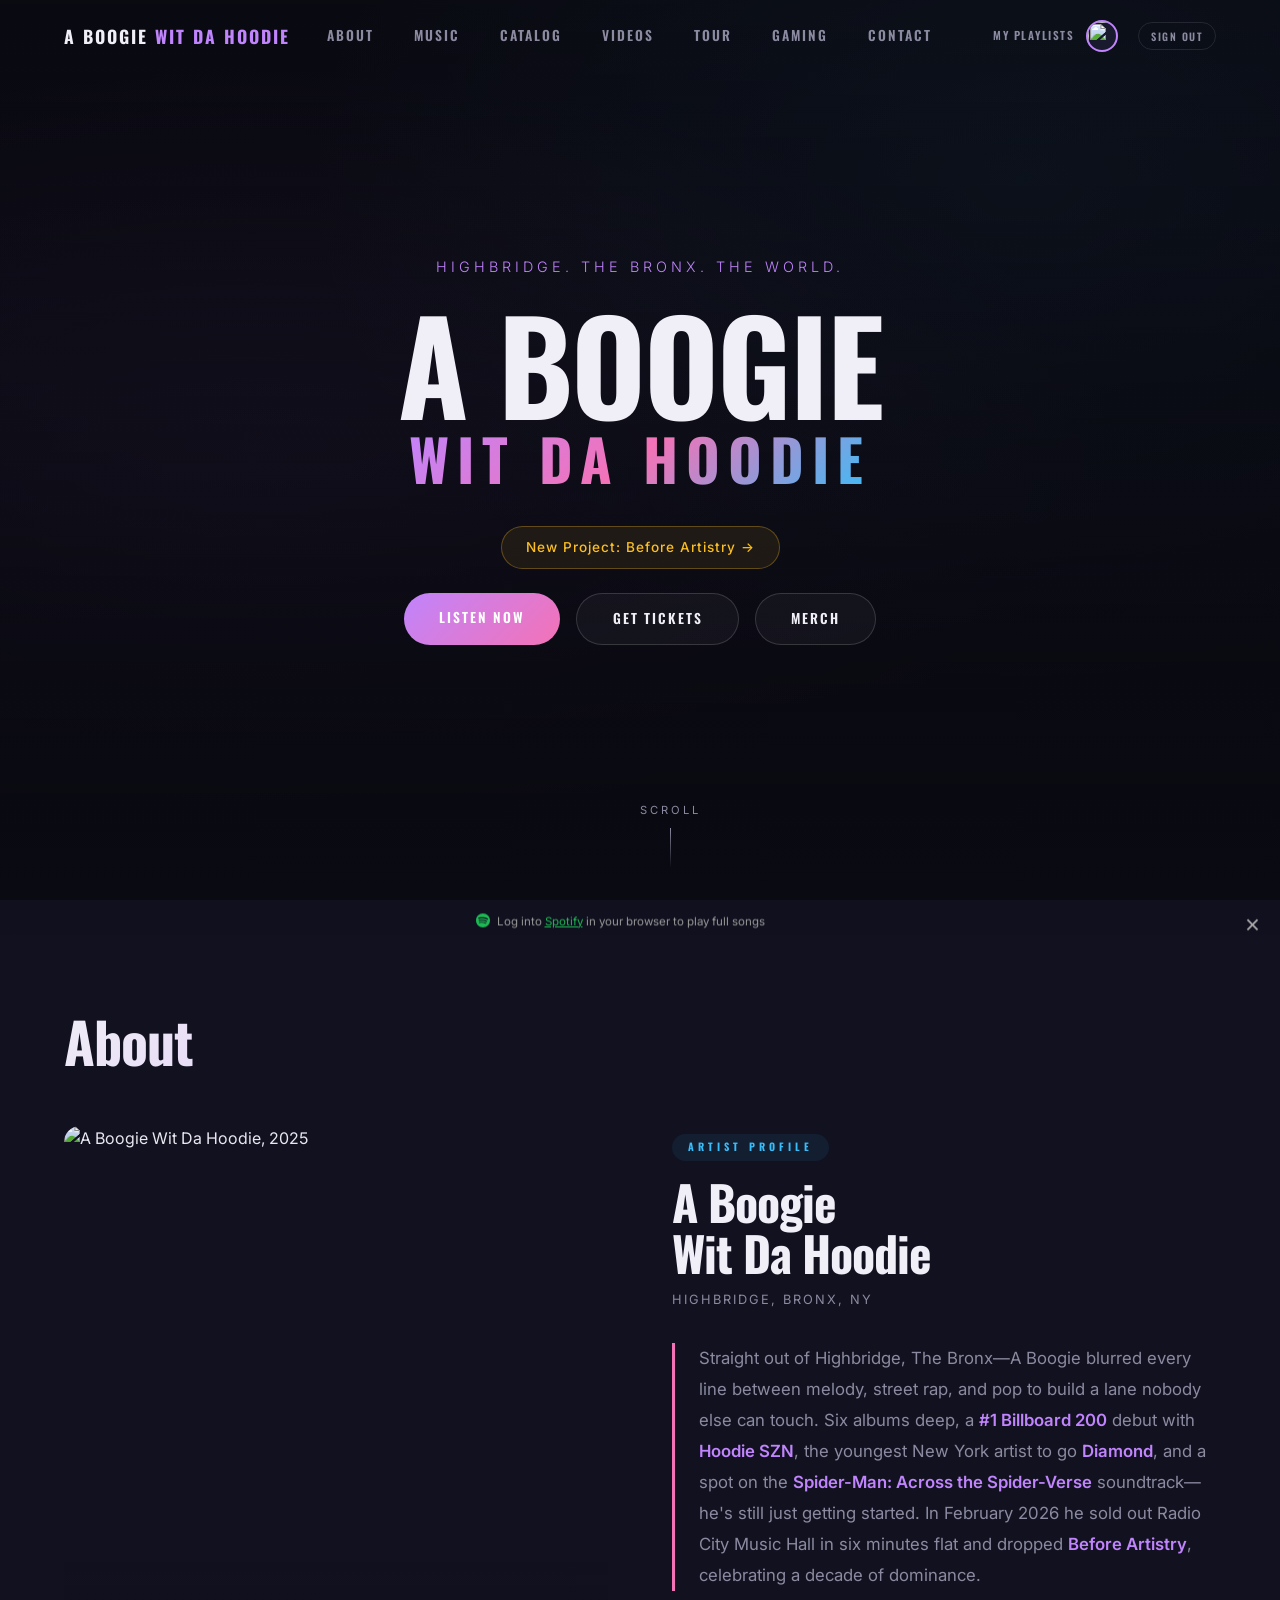
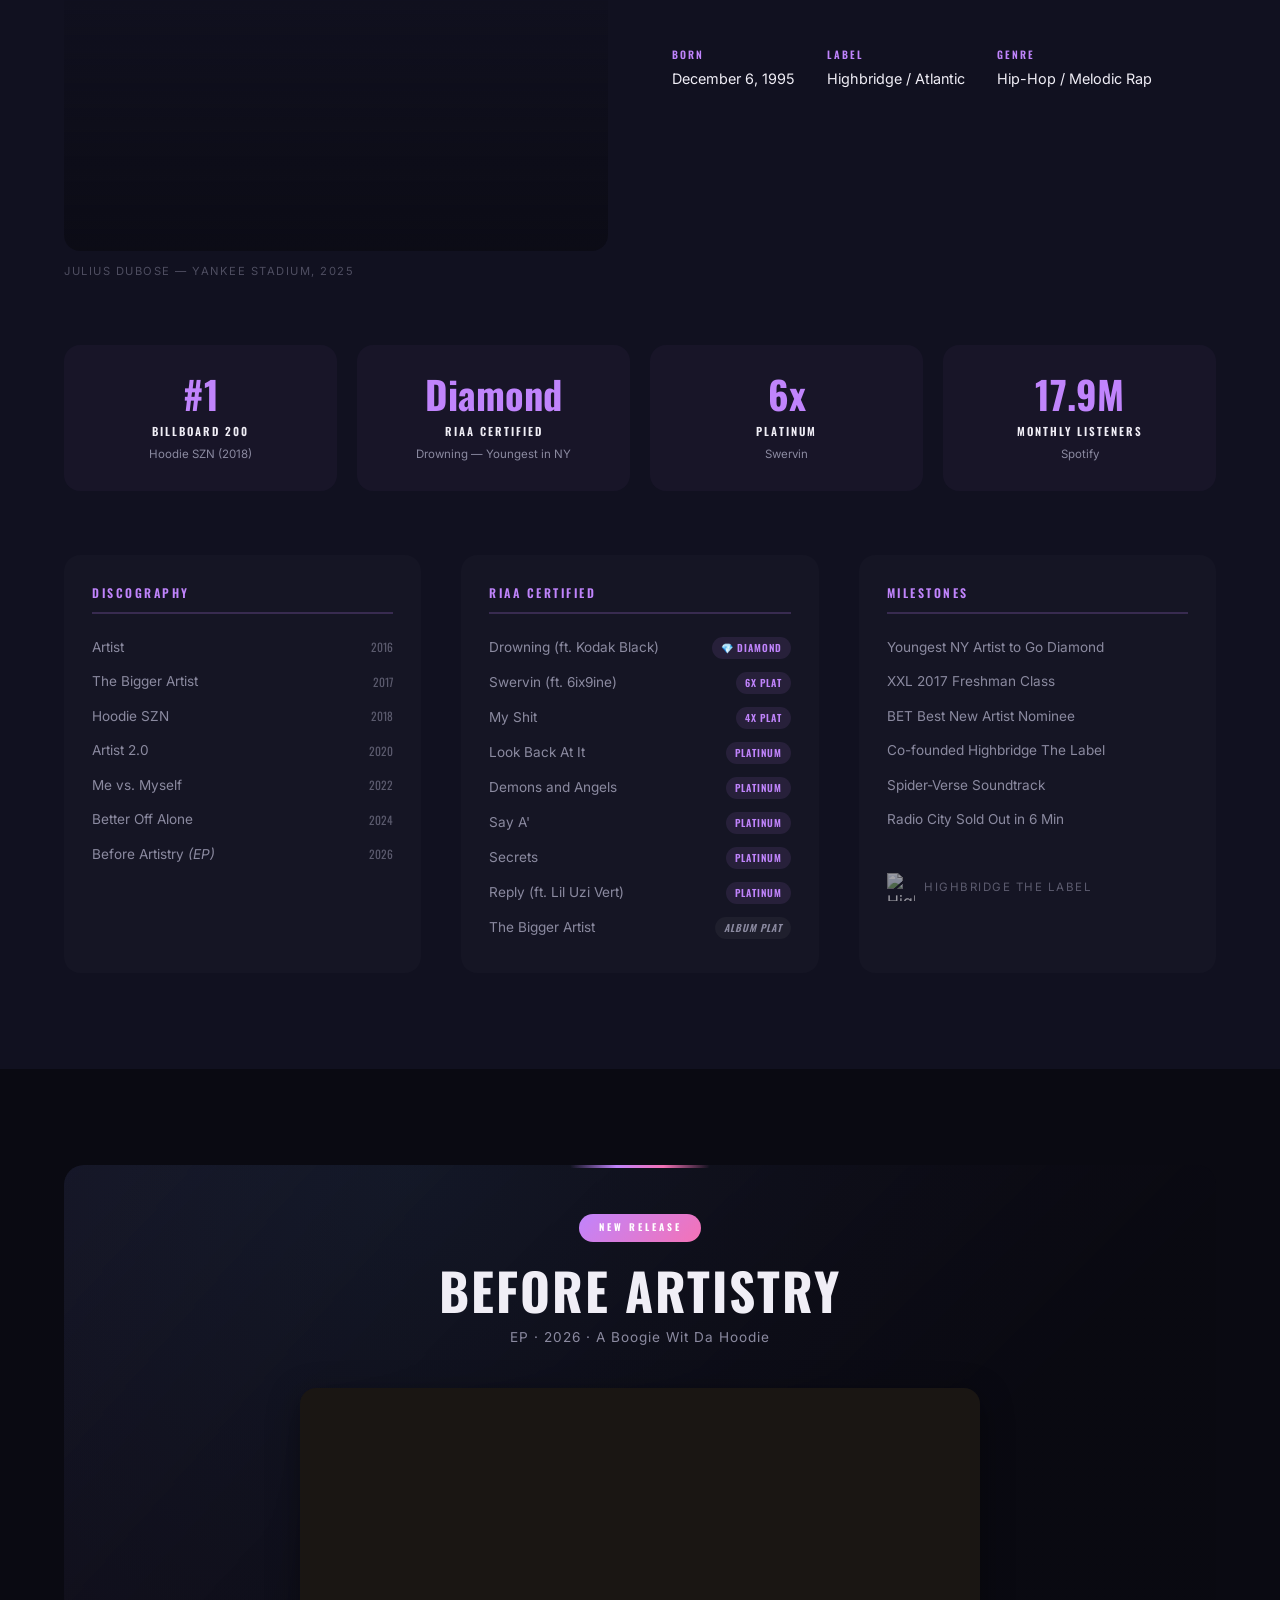
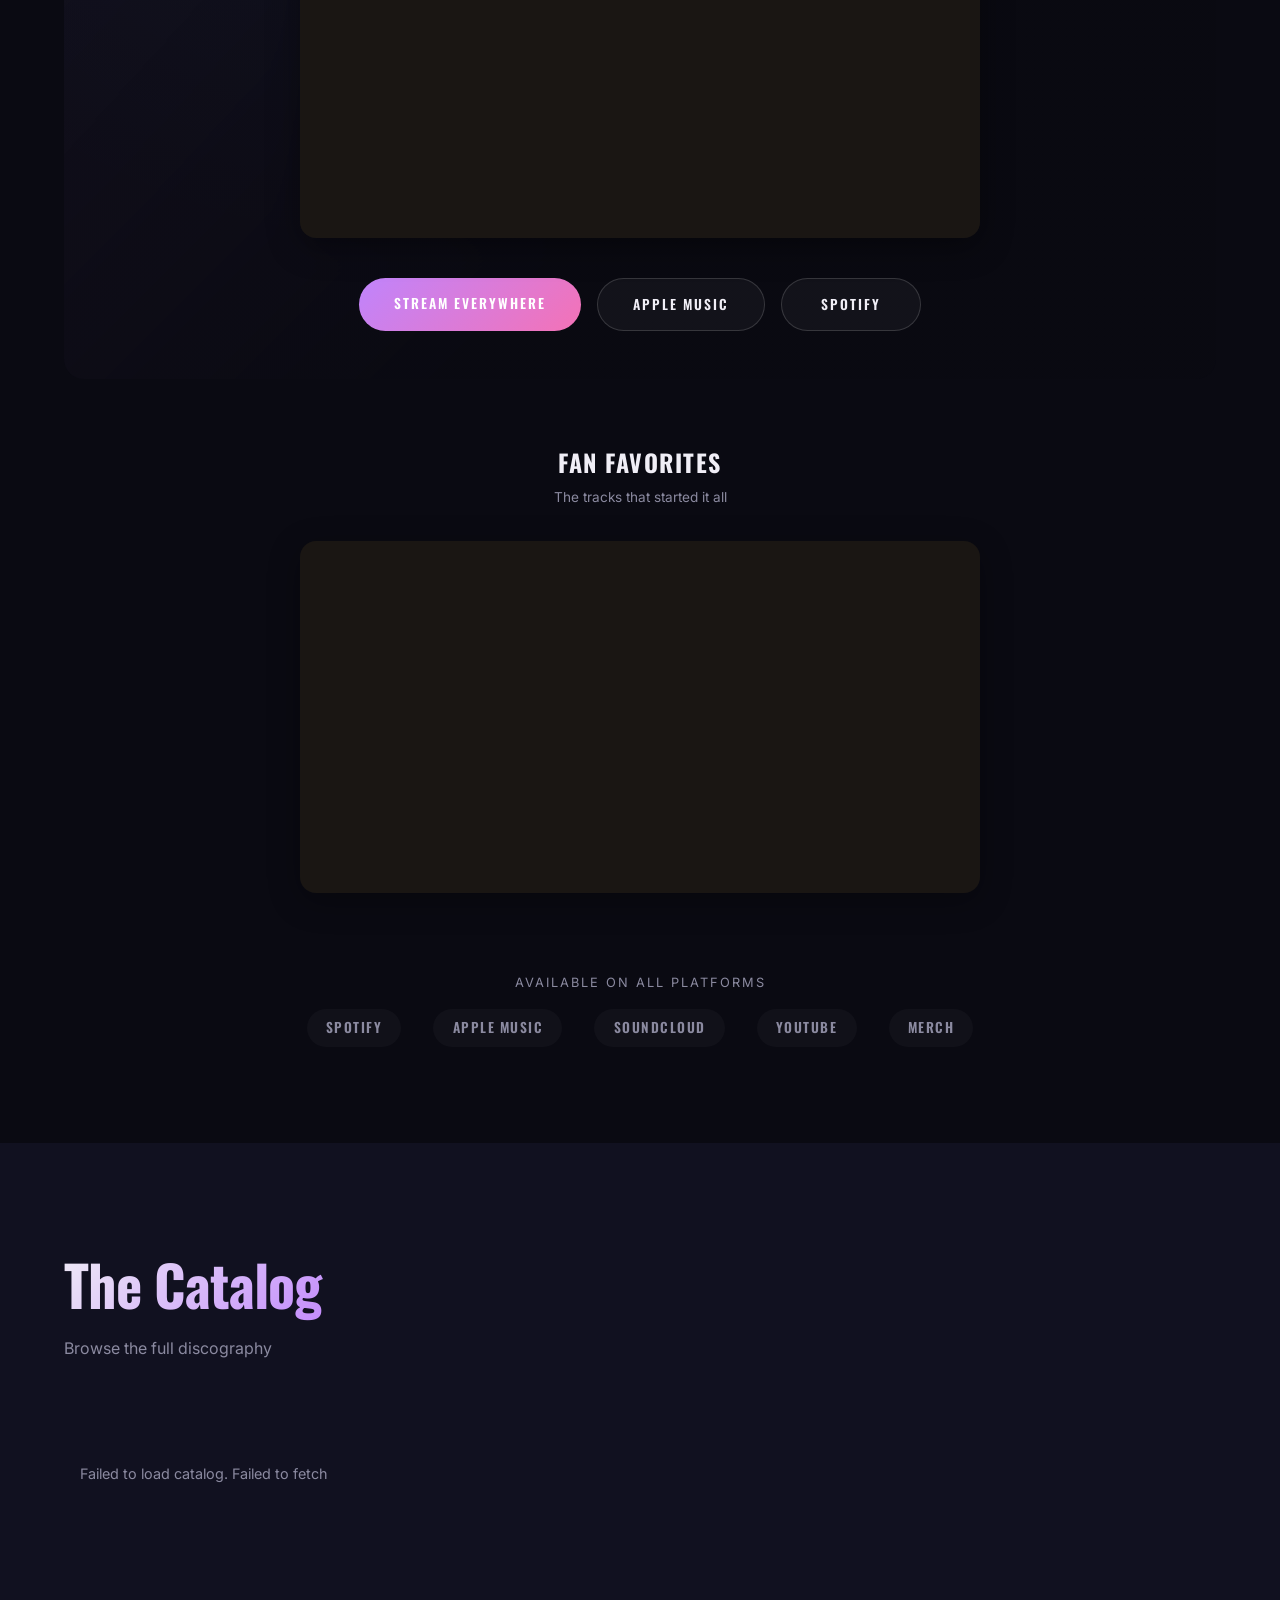
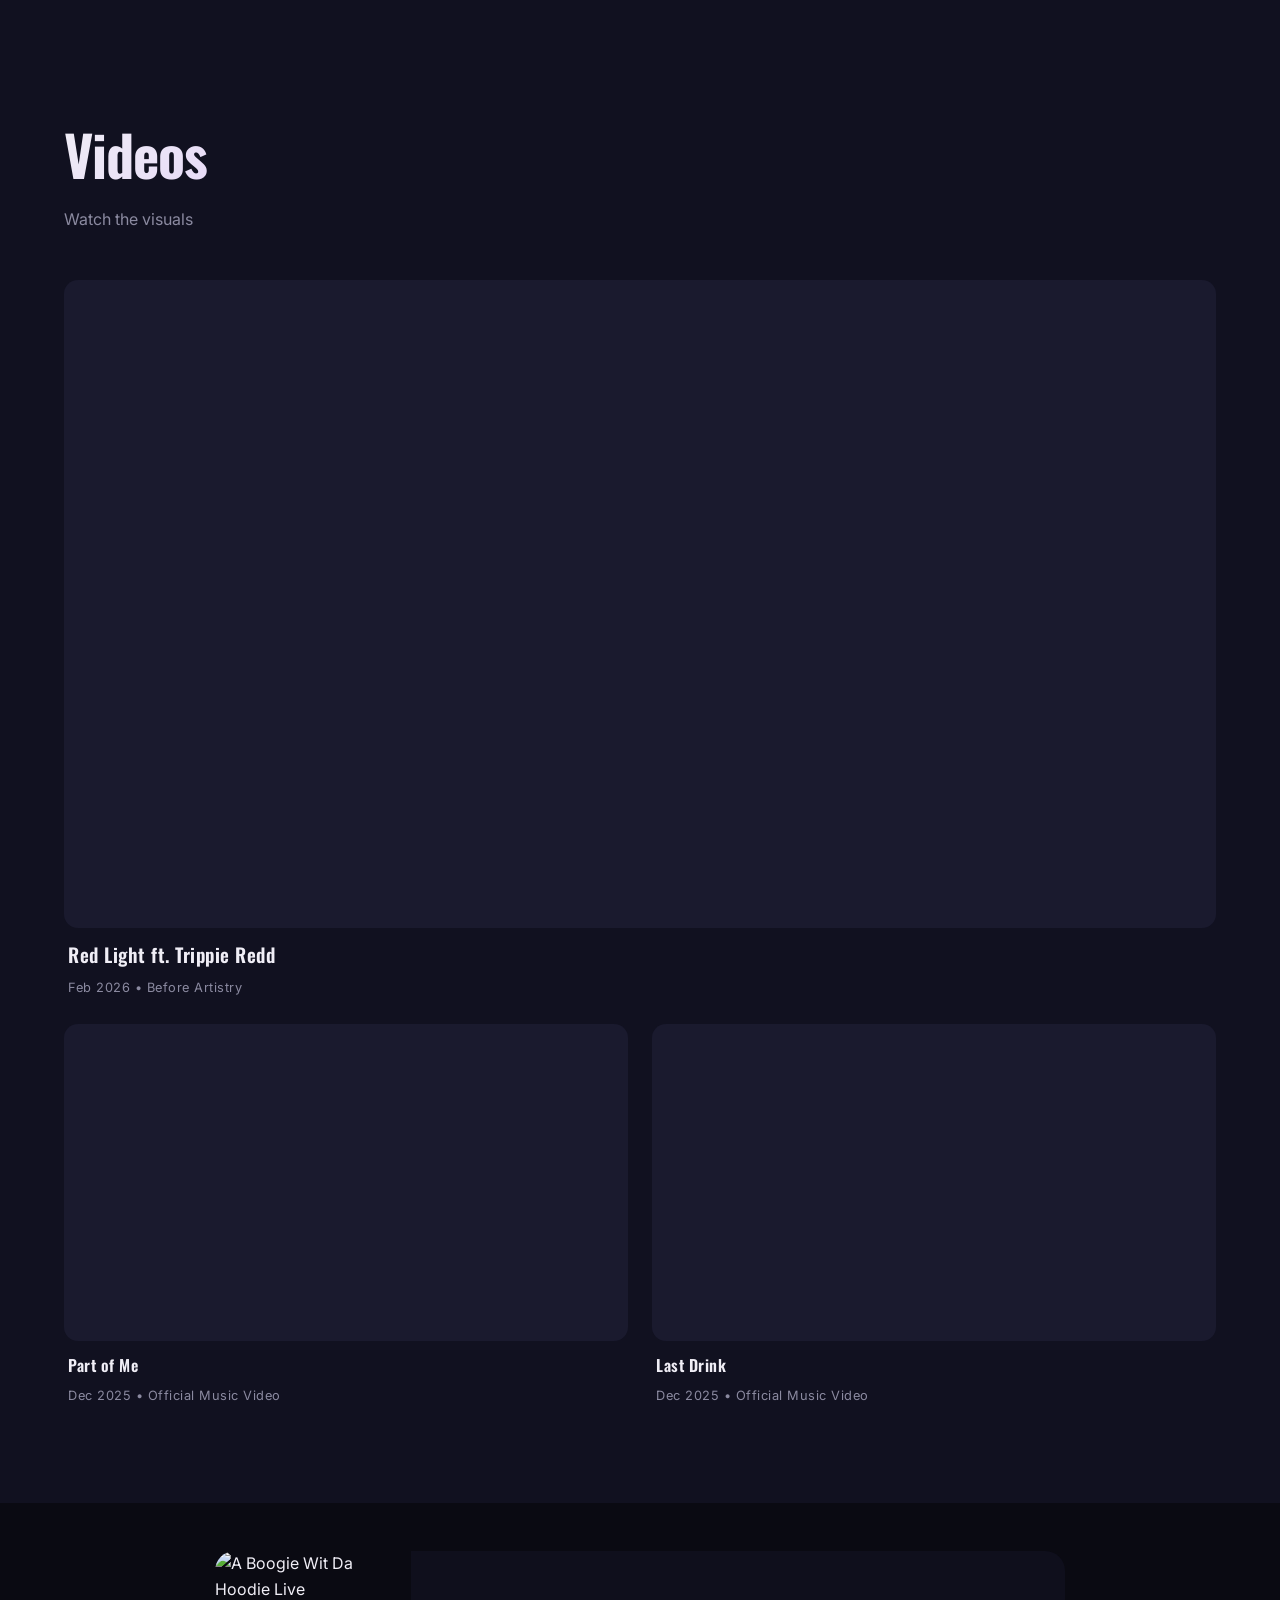
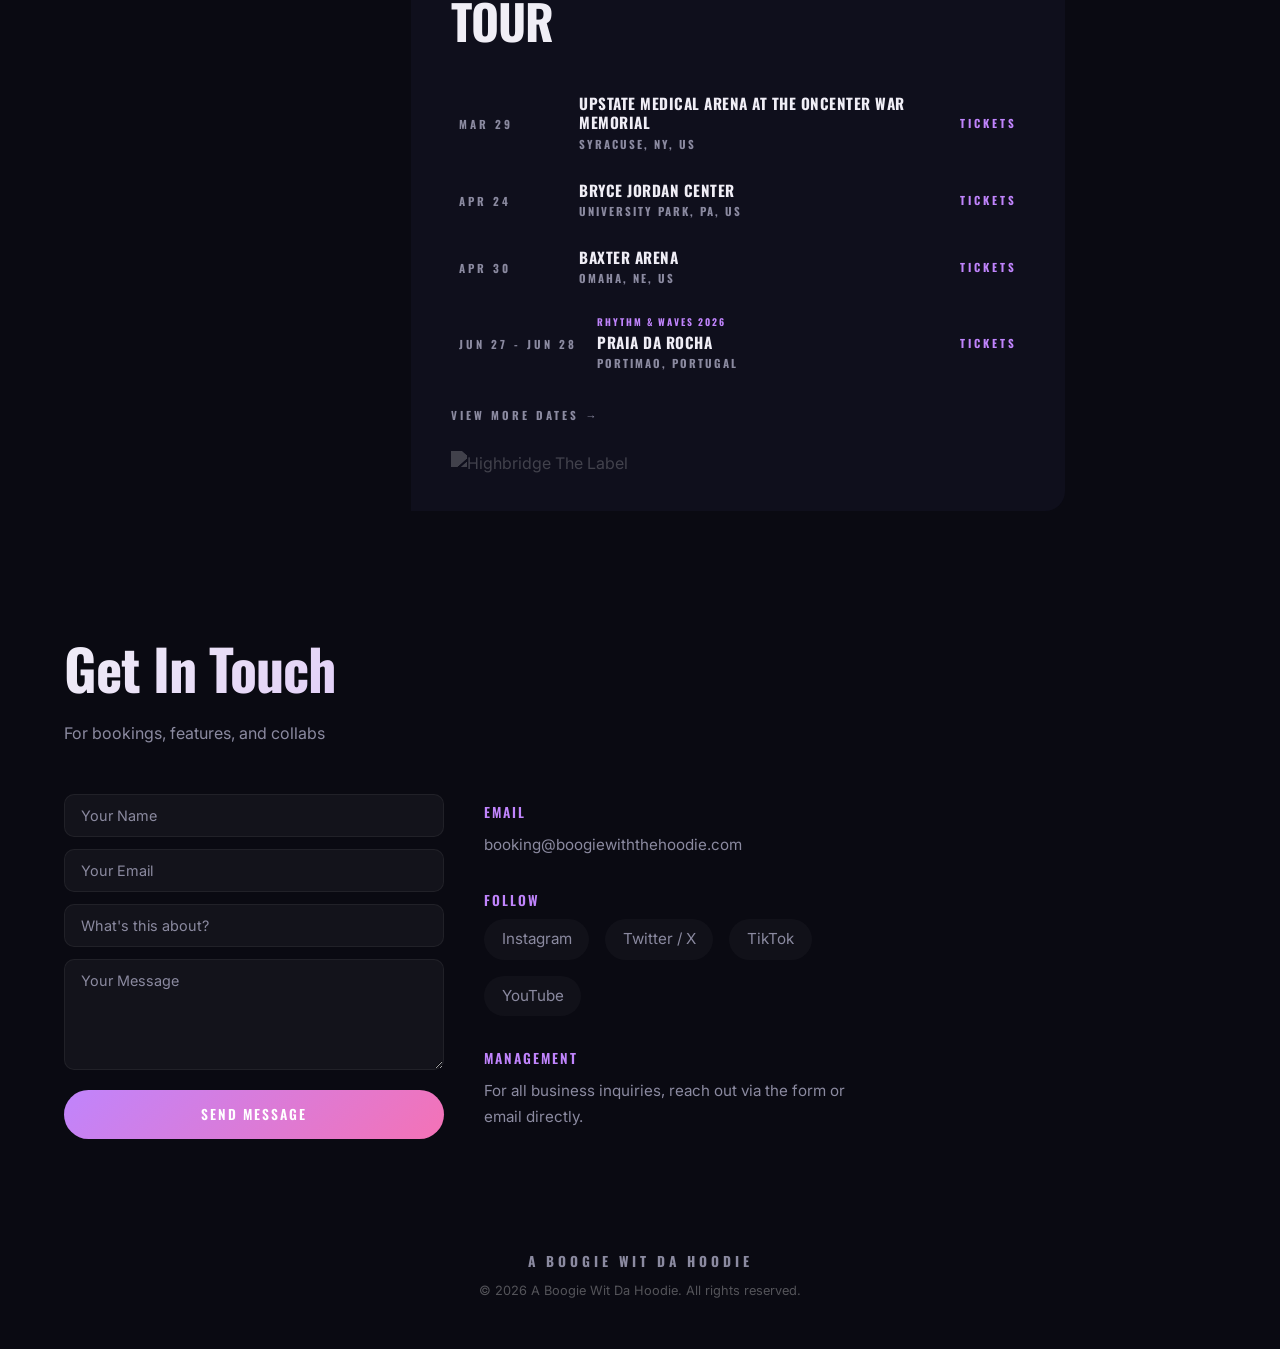
==== commit f50edfe6: "Fix mobile nav dropdown: resolve SyntaxError from global var conflict, add sidebar z-index/pointer-e" ====
--- a/index.html
+++ b/index.html
@@ -4,7 +4,7 @@
   <meta charset="UTF-8">
   <meta name="viewport" content="width=device-width, initial-scale=1.0">
   <title>A Boogie Wit Da Hoodie</title>
-  <link rel="stylesheet" href="style.css?v=8">
+  <link rel="stylesheet" href="style.css?v=9">
   <link rel="stylesheet" href="gate.css">
   <link rel="preconnect" href="https://fonts.googleapis.com">
   <link rel="preconnect" href="https://fonts.gstatic.com" crossorigin>
@@ -27,7 +27,6 @@
         <li><a href="#videos">Videos</a></li>
         <li><a href="#tour">Tour</a></li>
         <li><a href="gaming.html">Gaming</a></li>
-        <li><a href="#new-drop">New Drop</a></li>
         <li><a href="#contact">Contact</a></li>
       </ul>
       <div class="nav-auth">
@@ -663,6 +662,6 @@
   })();
   </script>
 
-  <script src="script.js?v=7"></script>
+  <script src="script.js?v=8"></script>
 </body>
 </html>
--- a/style.css
+++ b/style.css
@@ -1299,6 +1299,20 @@
 
   .nav-toggle {
     display: flex;
+    position: relative;
+    z-index: 200;
+  }
+
+  .nav-toggle.active span:nth-child(1) {
+    transform: rotate(45deg) translate(5px, 5px);
+  }
+
+  .nav-toggle.active span:nth-child(2) {
+    opacity: 0;
+  }
+
+  .nav-toggle.active span:nth-child(3) {
+    transform: rotate(-45deg) translate(5px, -5px);
   }
 
   .nav-links {
@@ -1308,17 +1322,23 @@
     width: 70%;
     max-width: 300px;
     height: 100vh;
-    background: var(--bg-light);
+    background: rgba(17, 17, 32, 0.98);
+    backdrop-filter: blur(20px);
+    -webkit-backdrop-filter: blur(20px);
     flex-direction: column;
     justify-content: center;
     align-items: center;
     gap: 2rem;
     transition: right var(--transition);
     border-left: none;
+    z-index: 100;
+    pointer-events: none;
+    box-shadow: -10px 0 40px rgba(0, 0, 0, 0.5);
   }
 
   .nav-links.open {
     right: 0;
+    pointer-events: auto;
   }
 
   .nav-links a {
